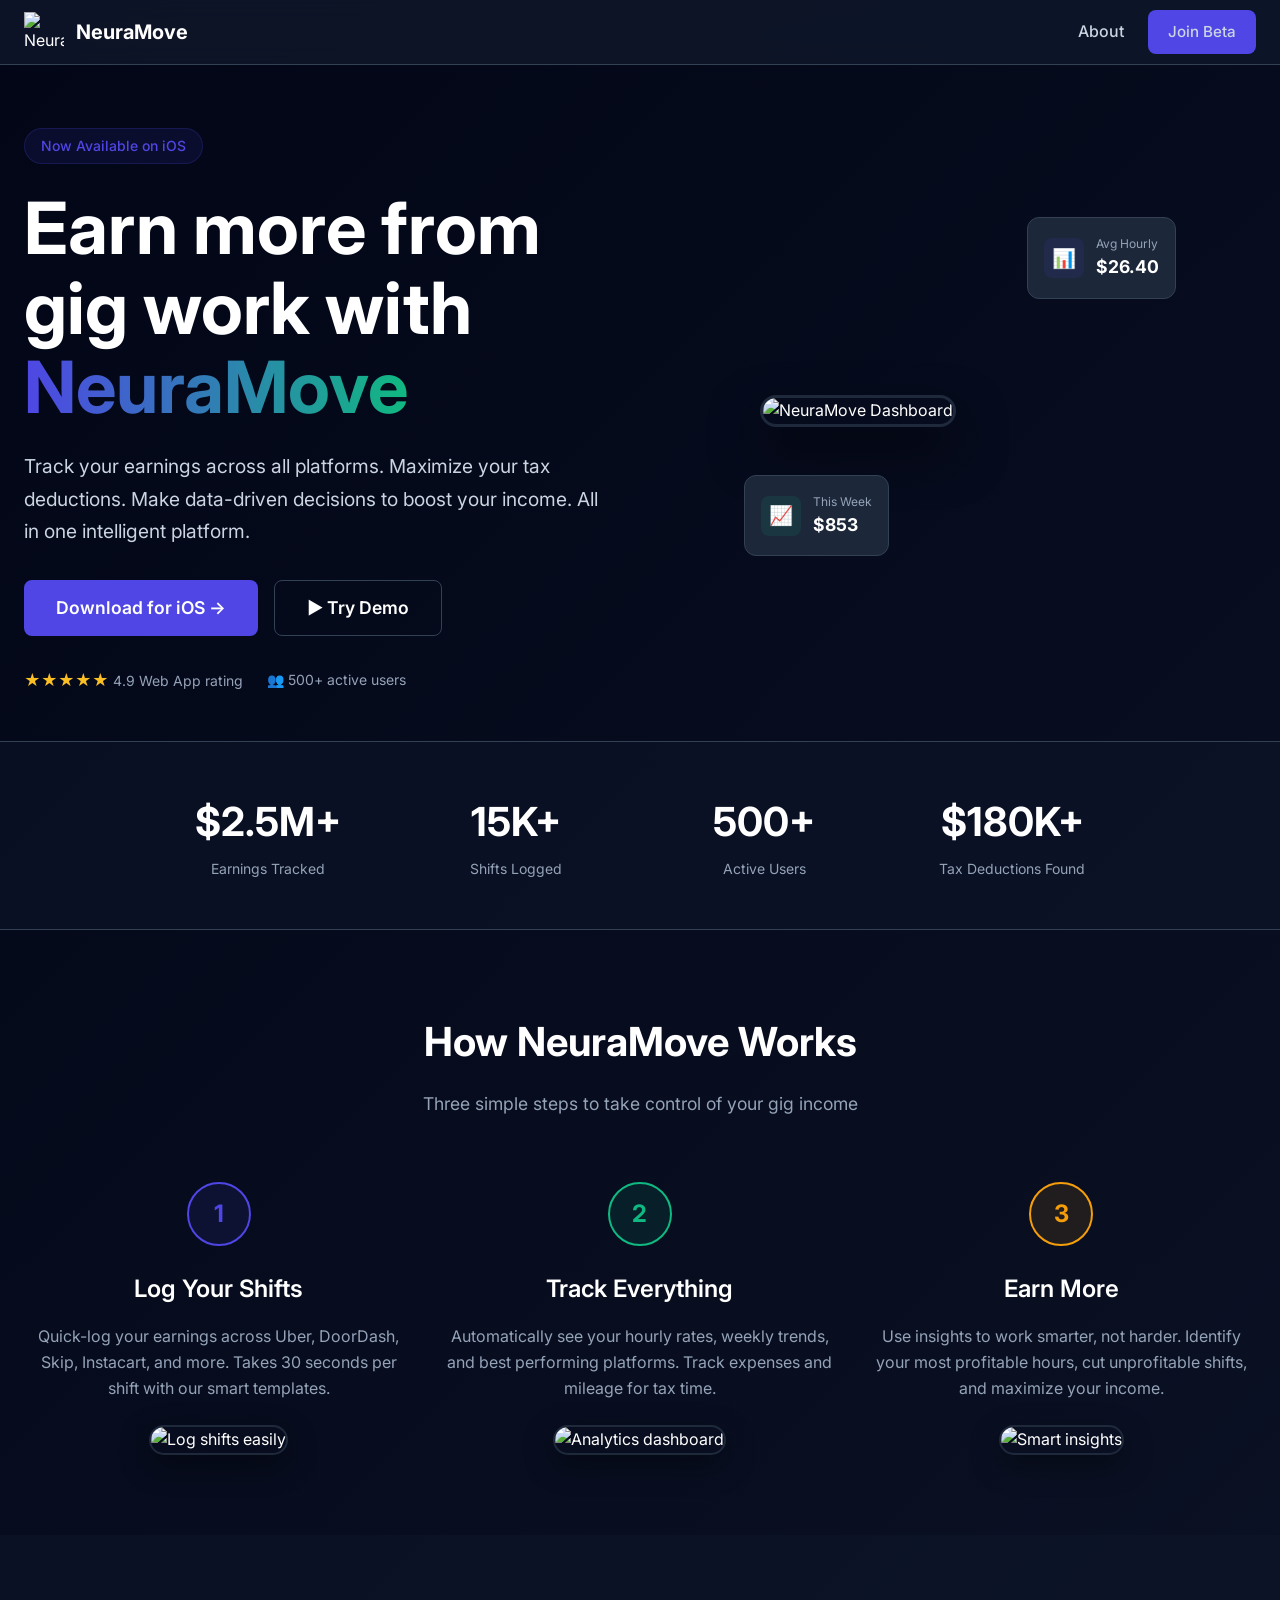
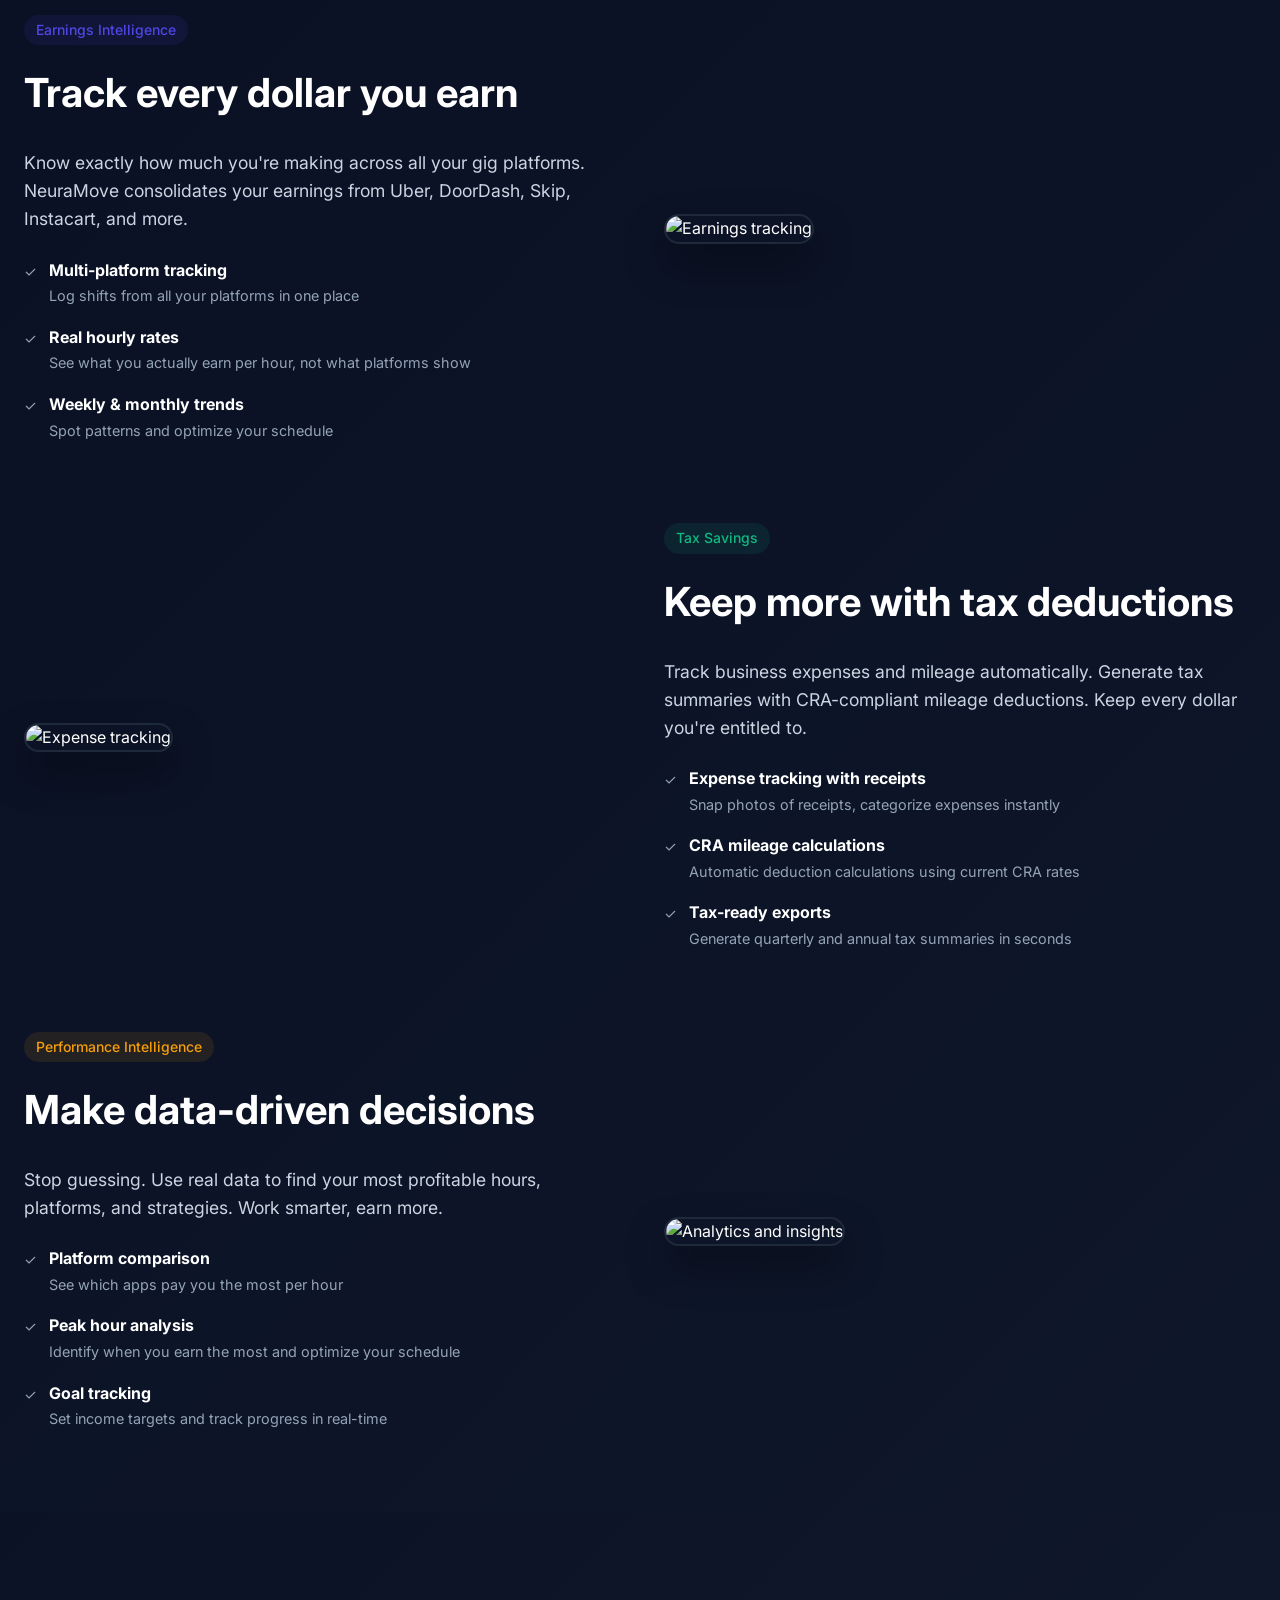
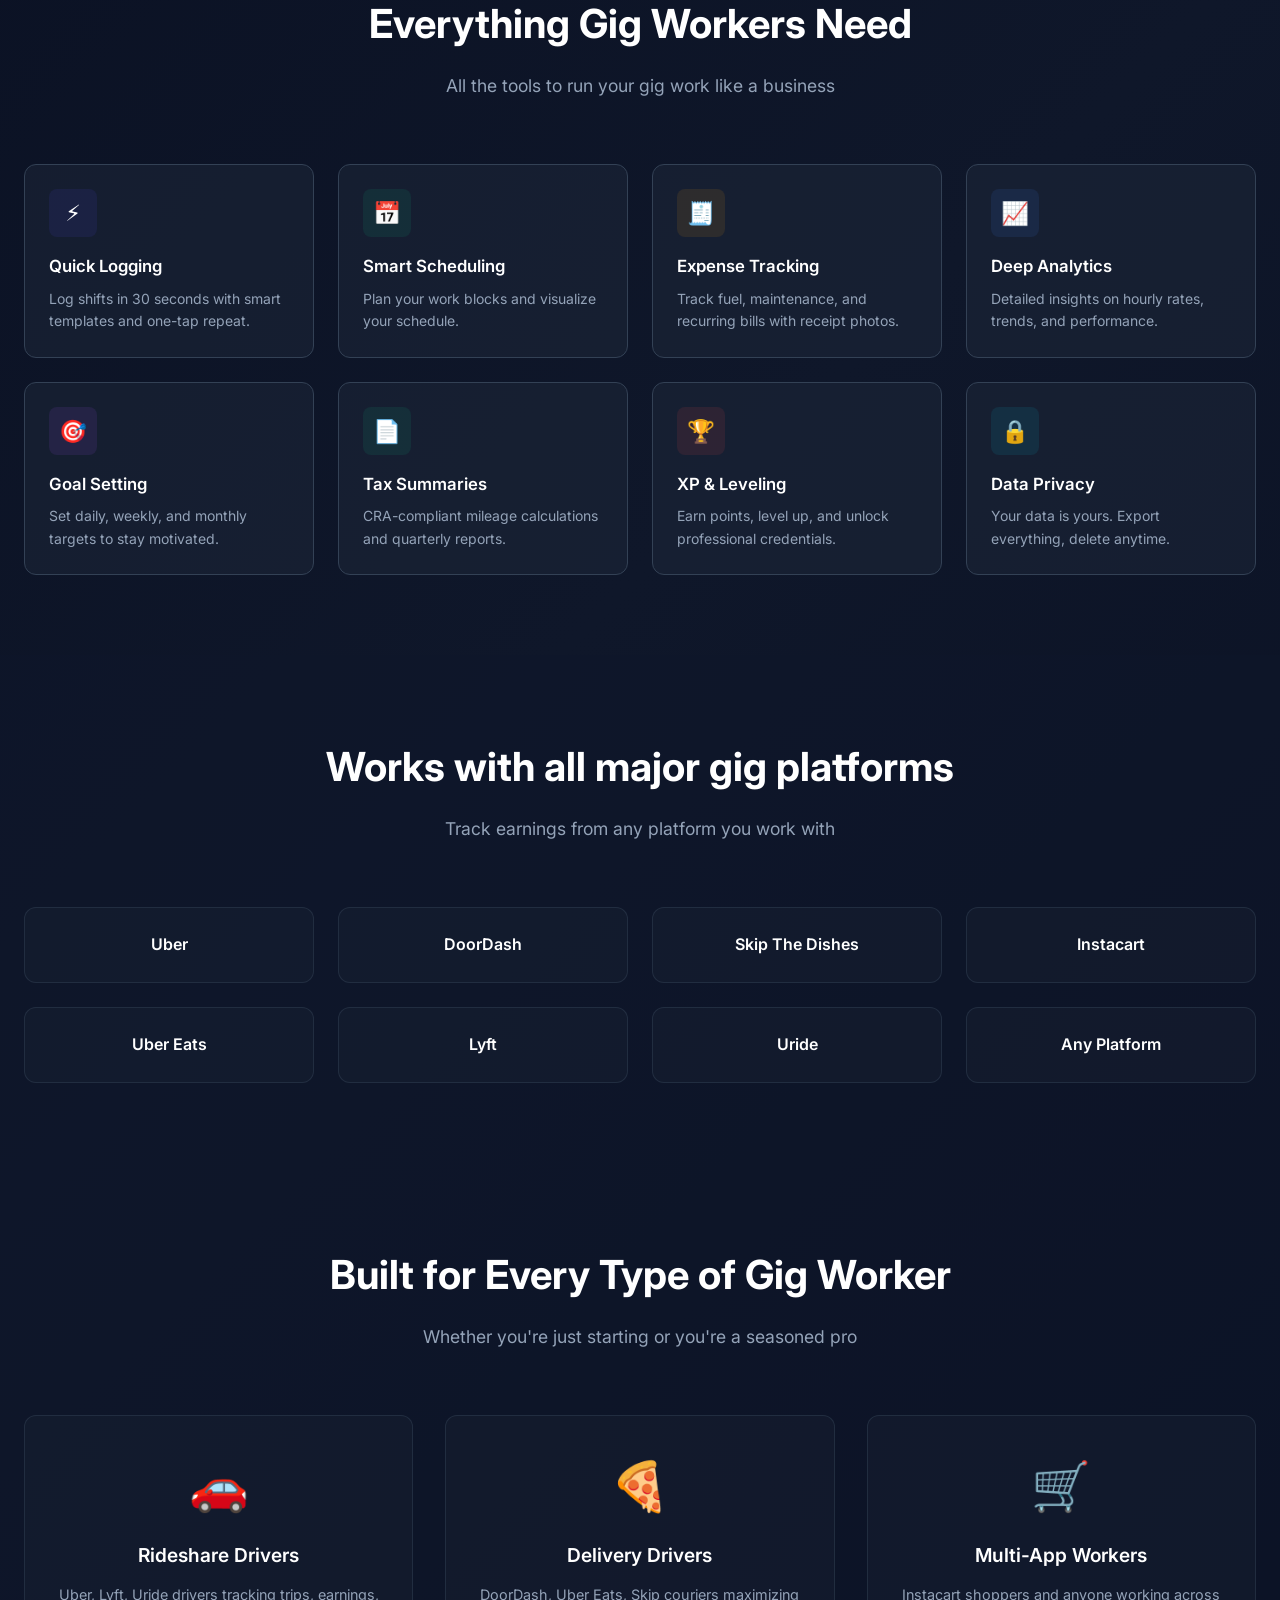
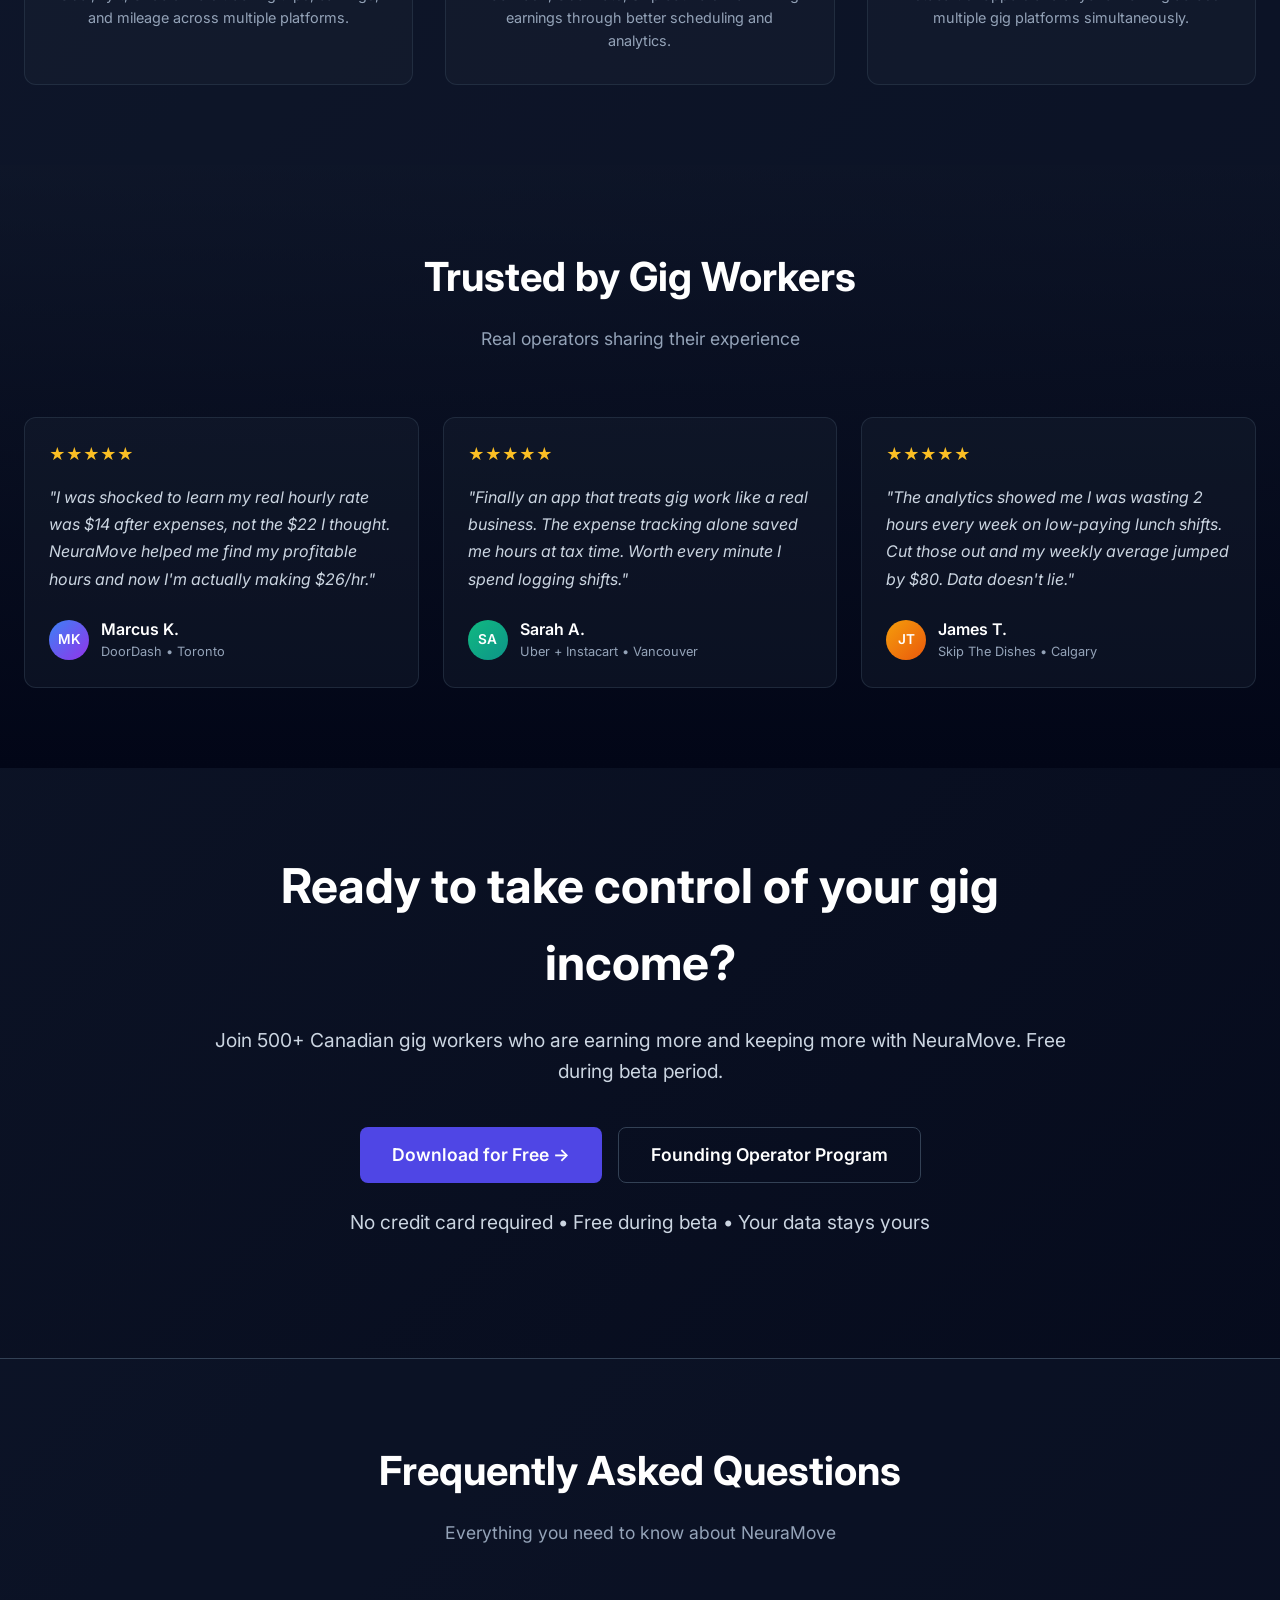
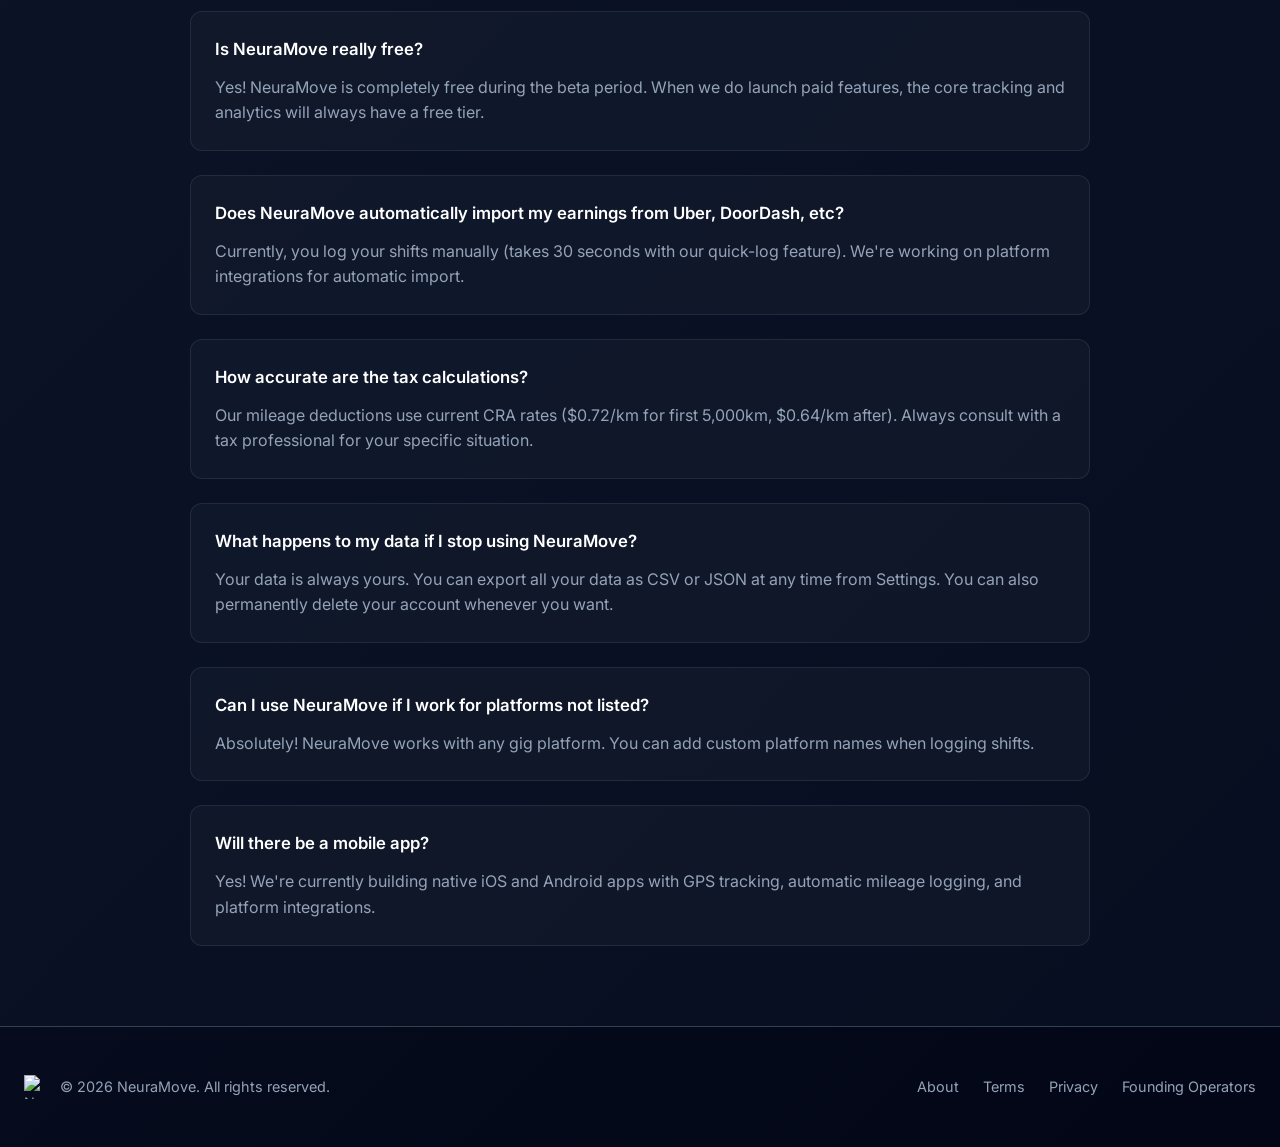
==== index.html @ e645bda4 "Initial commit: NeuraMove static site" ====
<!DOCTYPE html>
<html lang="en">
<head>
  <meta charset="UTF-8" />
  <meta name="viewport" content="width=device-width, initial-scale=1.0" />
  <title>NeuraMove — Earn More from Gig Work</title>
  <meta name="description" content="Track earnings across all platforms. Maximize tax deductions. Make data-driven decisions to boost your income." />
  <link rel="stylesheet" href="style.css" />
  <link rel="preconnect" href="https://fonts.googleapis.com" />
  <link href="https://fonts.googleapis.com/css2?family=Inter:wght@400;500;600;700&display=swap" rel="stylesheet" />
</head>
<body>
<div class="page-bg">

  <!-- NAV -->
  <nav>
    <div class="nav-inner">
      <div class="nav-logo">
        <img src="https://dtvoeevhaseb5.cloudfront.net/uploads/mocha-import/a6d9a7d1-933a-4195-aab1-0671215148cf/a3bfdccc-a1b1-415f-8709-8040201e4493.png" alt="NeuraMove" />
        <span>NeuraMove</span>
      </div>
      <div class="nav-links">
        <a href="about.html">About</a>
        <a href="ios-waitlist.html" class="btn btn-primary">Join Beta</a>
      </div>
    </div>
  </nav>

  <!-- HERO -->
  <section class="hero">
    <div class="container">
      <div class="hero-grid">
        <div>
          <span class="badge">Now Available on iOS</span>
          <h1>Earn more from gig work with <span class="gradient-text">NeuraMove</span></h1>
          <p class="hero-sub">Track your earnings across all platforms. Maximize your tax deductions. Make data-driven decisions to boost your income. All in one intelligent platform.</p>
          <div class="hero-buttons">
            <a href="ios-waitlist.html" class="btn btn-primary btn-lg">Download for iOS →</a>
            <a href="#how-it-works" class="btn btn-outline btn-lg">▶ Try Demo</a>
          </div>
          <div class="hero-rating">
            <div>
              <span class="stars">★★★★★</span>
              <span class="rating-text"> 4.9 Web App rating</span>
            </div>
            <div class="rating-text">👥 500+ active users</div>
          </div>
        </div>
        <div>
          <div class="mockup-wrap">
            <div class="float-card left">
              <div class="float-icon" style="background:rgba(16,185,129,0.1);">📈</div>
              <div>
                <div class="float-label">This Week</div>
                <div class="float-value">$853</div>
              </div>
            </div>
            <img src="https://dtvoeevhaseb5.cloudfront.net/uploads/mocha-import/a6d9a7d1-933a-4195-aab1-0671215148cf/1dff96ac-6133-4d38-8168-a47a81149416.png" alt="NeuraMove Dashboard" />
            <div class="float-card right">
              <div class="float-icon" style="background:rgba(79,70,229,0.1);">📊</div>
              <div>
                <div class="float-label">Avg Hourly</div>
                <div class="float-value">$26.40</div>
              </div>
            </div>
          </div>
        </div>
      </div>
    </div>
  </section>

  <!-- METRICS -->
  <div class="metrics">
    <div class="metrics-grid">
      <div><div class="metric-num">$2.5M+</div><div class="metric-label">Earnings Tracked</div></div>
      <div><div class="metric-num">15K+</div><div class="metric-label">Shifts Logged</div></div>
      <div><div class="metric-num">500+</div><div class="metric-label">Active Users</div></div>
      <div><div class="metric-num">$180K+</div><div class="metric-label">Tax Deductions Found</div></div>
    </div>
  </div>

  <!-- HOW IT WORKS -->
  <section id="how-it-works">
    <div class="container">
      <div class="section-header">
        <h2>How NeuraMove Works</h2>
        <p>Three simple steps to take control of your gig income</p>
      </div>
      <div class="steps-grid">
        <div class="step">
          <div class="step-num primary">1</div>
          <h3>Log Your Shifts</h3>
          <p>Quick-log your earnings across Uber, DoorDash, Skip, Instacart, and more. Takes 30 seconds per shift with our smart templates.</p>
          <img src="https://dtvoeevhaseb5.cloudfront.net/uploads/mocha-import/a6d9a7d1-933a-4195-aab1-0671215148cf/1dff96ac-6133-4d38-8168-a47a81149416.png" alt="Log shifts easily" />
        </div>
        <div class="step">
          <div class="step-num secondary">2</div>
          <h3>Track Everything</h3>
          <p>Automatically see your hourly rates, weekly trends, and best performing platforms. Track expenses and mileage for tax time.</p>
          <img src="https://dtvoeevhaseb5.cloudfront.net/uploads/mocha-import/a6d9a7d1-933a-4195-aab1-0671215148cf/de78f996-fa57-47f0-bf21-be199b3d8029.png" alt="Analytics dashboard" />
        </div>
        <div class="step">
          <div class="step-num amber">3</div>
          <h3>Earn More</h3>
          <p>Use insights to work smarter, not harder. Identify your most profitable hours, cut unprofitable shifts, and maximize your income.</p>
          <img src="https://dtvoeevhaseb5.cloudfront.net/uploads/mocha-import/a6d9a7d1-933a-4195-aab1-0671215148cf/1becc2d7-c042-4846-8815-0273a1d629ac.png" alt="Smart insights" />
        </div>
      </div>
    </div>
  </section>

  <!-- FEATURE SHOWCASE -->
  <section class="bg-dark">
    <div class="container">
      <!-- Feature 1 -->
      <div class="feature-row">
        <div>
          <span class="feature-tag indigo">Earnings Intelligence</span>
          <h2>Track every dollar you earn</h2>
          <p>Know exactly how much you're making across all your gig platforms. NeuraMove consolidates your earnings from Uber, DoorDash, Skip, Instacart, and more.</p>
          <ul class="feature-list">
            <li><span class="check">✓</span><div><strong>Multi-platform tracking</strong><span>Log shifts from all your platforms in one place</span></div></li>
            <li><span class="check">✓</span><div><strong>Real hourly rates</strong><span>See what you actually earn per hour, not what platforms show</span></div></li>
            <li><span class="check">✓</span><div><strong>Weekly & monthly trends</strong><span>Spot patterns and optimize your schedule</span></div></li>
          </ul>
        </div>
        <div class="feature-img">
          <img src="https://dtvoeevhaseb5.cloudfront.net/uploads/mocha-import/a6d9a7d1-933a-4195-aab1-0671215148cf/1dff96ac-6133-4d38-8168-a47a81149416.png" alt="Earnings tracking" />
        </div>
      </div>

      <!-- Feature 2 -->
      <div class="feature-row" style="margin-bottom:5rem;">
        <div class="feature-img">
          <img src="https://dtvoeevhaseb5.cloudfront.net/uploads/mocha-import/a6d9a7d1-933a-4195-aab1-0671215148cf/87b9b0d9-01c3-4d8a-b7f9-b2bbd5bbfc5d.png" alt="Expense tracking" />
        </div>
        <div>
          <span class="feature-tag green">Tax Savings</span>
          <h2>Keep more with tax deductions</h2>
          <p>Track business expenses and mileage automatically. Generate tax summaries with CRA-compliant mileage deductions. Keep every dollar you're entitled to.</p>
          <ul class="feature-list">
            <li><span class="check">✓</span><div><strong>Expense tracking with receipts</strong><span>Snap photos of receipts, categorize expenses instantly</span></div></li>
            <li><span class="check">✓</span><div><strong>CRA mileage calculations</strong><span>Automatic deduction calculations using current CRA rates</span></div></li>
            <li><span class="check">✓</span><div><strong>Tax-ready exports</strong><span>Generate quarterly and annual tax summaries in seconds</span></div></li>
          </ul>
        </div>
      </div>

      <!-- Feature 3 -->
      <div class="feature-row" style="margin-bottom:0;">
        <div>
          <span class="feature-tag amber">Performance Intelligence</span>
          <h2>Make data-driven decisions</h2>
          <p>Stop guessing. Use real data to find your most profitable hours, platforms, and strategies. Work smarter, earn more.</p>
          <ul class="feature-list">
            <li><span class="check">✓</span><div><strong>Platform comparison</strong><span>See which apps pay you the most per hour</span></div></li>
            <li><span class="check">✓</span><div><strong>Peak hour analysis</strong><span>Identify when you earn the most and optimize your schedule</span></div></li>
            <li><span class="check">✓</span><div><strong>Goal tracking</strong><span>Set income targets and track progress in real-time</span></div></li>
          </ul>
        </div>
        <div class="feature-img">
          <img src="https://dtvoeevhaseb5.cloudfront.net/uploads/mocha-import/a6d9a7d1-933a-4195-aab1-0671215148cf/de78f996-fa57-47f0-bf21-be199b3d8029.png" alt="Analytics and insights" />
        </div>
      </div>
    </div>
  </section>

  <!-- FEATURES GRID -->
  <section id="features">
    <div class="container">
      <div class="section-header">
        <h2>Everything Gig Workers Need</h2>
        <p>All the tools to run your gig work like a business</p>
      </div>
      <div class="cards-grid">
        <div class="card"><div class="card-icon" style="background:rgba(79,70,229,0.1);">⚡</div><h3>Quick Logging</h3><p>Log shifts in 30 seconds with smart templates and one-tap repeat.</p></div>
        <div class="card"><div class="card-icon" style="background:rgba(16,185,129,0.1);">📅</div><h3>Smart Scheduling</h3><p>Plan your work blocks and visualize your schedule.</p></div>
        <div class="card"><div class="card-icon" style="background:rgba(245,158,11,0.1);">🧾</div><h3>Expense Tracking</h3><p>Track fuel, maintenance, and recurring bills with receipt photos.</p></div>
        <div class="card"><div class="card-icon" style="background:rgba(59,130,246,0.1);">📈</div><h3>Deep Analytics</h3><p>Detailed insights on hourly rates, trends, and performance.</p></div>
        <div class="card"><div class="card-icon" style="background:rgba(168,85,247,0.1);">🎯</div><h3>Goal Setting</h3><p>Set daily, weekly, and monthly targets to stay motivated.</p></div>
        <div class="card"><div class="card-icon" style="background:rgba(16,185,129,0.1);">📄</div><h3>Tax Summaries</h3><p>CRA-compliant mileage calculations and quarterly reports.</p></div>
        <div class="card"><div class="card-icon" style="background:rgba(239,68,68,0.1);">🏆</div><h3>XP & Leveling</h3><p>Earn points, level up, and unlock professional credentials.</p></div>
        <div class="card"><div class="card-icon" style="background:rgba(6,182,212,0.1);">🔒</div><h3>Data Privacy</h3><p>Your data is yours. Export everything, delete anytime.</p></div>
      </div>
    </div>
  </section>

  <!-- PLATFORMS -->
  <section class="bg-dark">
    <div class="container text-center">
      <div class="section-header">
        <h2>Works with all major gig platforms</h2>
        <p>Track earnings from any platform you work with</p>
      </div>
      <div class="platforms-grid">
        <div class="platform-box">Uber</div>
        <div class="platform-box">DoorDash</div>
        <div class="platform-box">Skip The Dishes</div>
        <div class="platform-box">Instacart</div>
        <div class="platform-box">Uber Eats</div>
        <div class="platform-box">Lyft</div>
        <div class="platform-box">Uride</div>
        <div class="platform-box">Any Platform</div>
      </div>
    </div>
  </section>

  <!-- WHO IT'S FOR -->
  <section class="bg-dark">
    <div class="container">
      <div class="section-header">
        <h2>Built for Every Type of Gig Worker</h2>
        <p>Whether you're just starting or you're a seasoned pro</p>
      </div>
      <div class="persona-grid">
        <div class="persona-card"><div class="persona-emoji">🚗</div><h3>Rideshare Drivers</h3><p>Uber, Lyft, Uride drivers tracking trips, earnings, and mileage across multiple platforms.</p></div>
        <div class="persona-card"><div class="persona-emoji">🍕</div><h3>Delivery Drivers</h3><p>DoorDash, Uber Eats, Skip couriers maximizing earnings through better scheduling and analytics.</p></div>
        <div class="persona-card"><div class="persona-emoji">🛒</div><h3>Multi-App Workers</h3><p>Instacart shoppers and anyone working across multiple gig platforms simultaneously.</p></div>
      </div>
    </div>
  </section>

  <!-- TESTIMONIALS -->
  <section class="bg-darker">
    <div class="container">
      <div class="section-header">
        <h2>Trusted by Gig Workers</h2>
        <p>Real operators sharing their experience</p>
      </div>
      <div class="testi-grid">
        <div class="testi-card">
          <div class="testi-stars">★★★★★</div>
          <p class="testi-text">"I was shocked to learn my real hourly rate was $14 after expenses, not the $22 I thought. NeuraMove helped me find my profitable hours and now I'm actually making $26/hr."</p>
          <div class="testi-author">
            <div class="testi-avatar" style="background:linear-gradient(135deg,#3b82f6,#9333ea);">MK</div>
            <div><div class="testi-name">Marcus K.</div><div class="testi-role">DoorDash • Toronto</div></div>
          </div>
        </div>
        <div class="testi-card">
          <div class="testi-stars">★★★★★</div>
          <p class="testi-text">"Finally an app that treats gig work like a real business. The expense tracking alone saved me hours at tax time. Worth every minute I spend logging shifts."</p>
          <div class="testi-author">
            <div class="testi-avatar" style="background:linear-gradient(135deg,#10b981,#0d9488);">SA</div>
            <div><div class="testi-name">Sarah A.</div><div class="testi-role">Uber + Instacart • Vancouver</div></div>
          </div>
        </div>
        <div class="testi-card">
          <div class="testi-stars">★★★★★</div>
          <p class="testi-text">"The analytics showed me I was wasting 2 hours every week on low-paying lunch shifts. Cut those out and my weekly average jumped by $80. Data doesn't lie."</p>
          <div class="testi-author">
            <div class="testi-avatar" style="background:linear-gradient(135deg,#f59e0b,#ea580c);">JT</div>
            <div><div class="testi-name">James T.</div><div class="testi-role">Skip The Dishes • Calgary</div></div>
          </div>
        </div>
      </div>
    </div>
  </section>

  <!-- CTA -->
  <section class="cta-section">
    <div class="container-md">
      <h2>Ready to take control of your gig income?</h2>
      <p>Join 500+ Canadian gig workers who are earning more and keeping more with NeuraMove. Free during beta period.</p>
      <div class="cta-buttons">
        <a href="ios-waitlist.html" class="btn btn-primary btn-lg">Download for Free →</a>
        <a href="founding-operator-program.html" class="btn btn-outline btn-lg">Founding Operator Program</a>
      </div>
      <p class="cta-note">No credit card required • Free during beta • Your data stays yours</p>
    </div>
  </section>

  <!-- FAQ -->
  <section class="bg-dark" style="border-top:1px solid var(--slate-700);">
    <div class="container-md">
      <div class="section-header">
        <h2>Frequently Asked Questions</h2>
        <p>Everything you need to know about NeuraMove</p>
      </div>
      <div class="faq-list">
        <div class="faq-item"><h3>Is NeuraMove really free?</h3><p>Yes! NeuraMove is completely free during the beta period. When we do launch paid features, the core tracking and analytics will always have a free tier.</p></div>
        <div class="faq-item"><h3>Does NeuraMove automatically import my earnings from Uber, DoorDash, etc?</h3><p>Currently, you log your shifts manually (takes 30 seconds with our quick-log feature). We're working on platform integrations for automatic import.</p></div>
        <div class="faq-item"><h3>How accurate are the tax calculations?</h3><p>Our mileage deductions use current CRA rates ($0.72/km for first 5,000km, $0.64/km after). Always consult with a tax professional for your specific situation.</p></div>
        <div class="faq-item"><h3>What happens to my data if I stop using NeuraMove?</h3><p>Your data is always yours. You can export all your data as CSV or JSON at any time from Settings. You can also permanently delete your account whenever you want.</p></div>
        <div class="faq-item"><h3>Can I use NeuraMove if I work for platforms not listed?</h3><p>Absolutely! NeuraMove works with any gig platform. You can add custom platform names when logging shifts.</p></div>
        <div class="faq-item"><h3>Will there be a mobile app?</h3><p>Yes! We're currently building native iOS and Android apps with GPS tracking, automatic mileage logging, and platform integrations.</p></div>
      </div>
    </div>
  </section>

  <!-- FOOTER -->
  <footer>
    <div class="footer-inner">
      <div class="footer-brand">
        <img src="https://dtvoeevhaseb5.cloudfront.net/uploads/mocha-import/a6d9a7d1-933a-4195-aab1-0671215148cf/d8ce52d8-125b-46df-b51d-fe45464a6417.png" alt="NeuraMove" />
        © 2026 NeuraMove. All rights reserved.
      </div>
      <div class="footer-links">
        <a href="about.html">About</a>
        <a href="terms.html">Terms</a>
        <a href="privacy.html">Privacy</a>
        <a href="founding-operator-program.html">Founding Operators</a>
      </div>
    </div>
  </footer>

</div>
</body>
</html>
---- style.css ----
*, *::before, *::after { box-sizing: border-box; margin: 0; padding: 0; }

:root {
  --primary: #4f46e5;
  --primary-light: rgba(79,70,229,0.1);
  --secondary: #10b981;
  --secondary-light: rgba(16,185,129,0.1);
  --amber: #f59e0b;
  --slate-950: #020617;
  --slate-900: #0f172a;
  --slate-800: #1e293b;
  --slate-700: #334155;
  --slate-600: #475569;
  --slate-400: #94a3b8;
  --slate-300: #cbd5e1;
  --white: #ffffff;
  --font: 'Inter', system-ui, sans-serif;
}

body { font-family: var(--font); background: var(--slate-950); color: var(--white); line-height: 1.6; }

a { text-decoration: none; color: inherit; }

/* NAV */
nav {
  position: fixed; top: 0; left: 0; right: 0; z-index: 50;
  background: rgba(15,23,42,0.85); backdrop-filter: blur(12px);
  border-bottom: 1px solid var(--slate-700);
}
.nav-inner { max-width: 1280px; margin: 0 auto; padding: 0 1.5rem; display: flex; align-items: center; justify-content: space-between; height: 64px; }
.nav-logo { display: flex; align-items: center; gap: 0.75rem; }
.nav-logo img { height: 40px; width: 40px; }
.nav-logo span { font-size: 1.25rem; font-weight: 700; }
.nav-links { display: flex; align-items: center; gap: 1.5rem; }
.nav-links a { color: var(--slate-300); font-weight: 500; transition: color .2s; }
.nav-links a:hover { color: var(--white); }

/* BUTTONS */
.btn { display: inline-flex; align-items: center; gap: 0.5rem; padding: 0.625rem 1.25rem; border-radius: 0.5rem; font-weight: 600; font-size: 0.95rem; cursor: pointer; border: none; transition: all .2s; text-decoration: none; }
.btn-primary { background: var(--primary); color: #fff; }
.btn-primary:hover { background: #4338ca; }
.btn-outline { background: transparent; color: var(--white); border: 1px solid var(--slate-700); }
.btn-outline:hover { background: var(--slate-800); }
.btn-lg { padding: 0.875rem 2rem; font-size: 1.1rem; height: 56px; }

/* SECTIONS */
section { padding: 5rem 1.5rem; }
.container { max-width: 1280px; margin: 0 auto; }
.container-md { max-width: 900px; margin: 0 auto; }
.container-sm { max-width: 640px; margin: 0 auto; }

/* HERO */
.hero { padding-top: 8rem; padding-bottom: 3rem; padding-left: 1.5rem; padding-right: 1.5rem; }
.hero-grid { display: grid; gap: 3rem; align-items: center; }
@media(min-width:1024px){ .hero-grid { grid-template-columns: 1fr 1fr; } }
.badge { display: inline-block; padding: 0.375rem 1rem; border-radius: 9999px; background: var(--primary-light); color: var(--primary); font-size: 0.875rem; font-weight: 500; border: 1px solid rgba(79,70,229,0.2); margin-bottom: 1.5rem; }
h1 { font-size: clamp(2.5rem, 6vw, 4.5rem); font-weight: 700; line-height: 1.1; margin-bottom: 1.5rem; }
.gradient-text { background: linear-gradient(to right, var(--primary), var(--secondary)); -webkit-background-clip: text; -webkit-text-fill-color: transparent; background-clip: text; }
.hero-sub { font-size: 1.2rem; color: var(--slate-300); margin-bottom: 2rem; line-height: 1.7; }
.hero-buttons { display: flex; flex-wrap: wrap; gap: 1rem; margin-bottom: 2rem; }
.hero-rating { display: flex; flex-wrap: wrap; gap: 1.5rem; align-items: center; }
.stars { color: #fbbf24; font-size: 1rem; }
.rating-text { font-size: 0.875rem; color: var(--slate-400); }

/* PHONE MOCKUP */
.mockup-wrap { position: relative; max-width: 400px; margin: 0 auto; }
.mockup-wrap img { border-radius: 1.5rem; box-shadow: 0 25px 50px rgba(0,0,0,0.5); border: 3px solid var(--slate-800); width: 100%; }
.float-card { position: absolute; background: rgba(30,41,59,0.95); border: 1px solid var(--slate-700); border-radius: 0.75rem; padding: 1rem; display: none; }
@media(min-width:1024px){ .float-card { display: flex; align-items: center; gap: 0.75rem; } }
.float-card.left { left: -1rem; top: 5rem; }
.float-card.right { right: -1rem; bottom: 8rem; }
.float-icon { width: 40px; height: 40px; border-radius: 0.5rem; display: flex; align-items: center; justify-content: center; font-size: 1.2rem; }
.float-label { font-size: 0.75rem; color: var(--slate-400); }
.float-value { font-size: 1.1rem; font-weight: 700; }

/* METRICS BAR */
.metrics { background: rgba(15,23,42,0.5); border-top: 1px solid var(--slate-700); border-bottom: 1px solid var(--slate-700); padding: 3rem 1.5rem; }
.metrics-grid { display: grid; grid-template-columns: repeat(2, 1fr); gap: 2rem; text-align: center; max-width: 960px; margin: 0 auto; }
@media(min-width:768px){ .metrics-grid { grid-template-columns: repeat(4, 1fr); } }
.metric-num { font-size: 2.5rem; font-weight: 700; margin-bottom: 0.25rem; }
.metric-label { font-size: 0.875rem; color: var(--slate-400); }

/* HOW IT WORKS */
.steps-grid { display: grid; gap: 2rem; }
@media(min-width:768px){ .steps-grid { grid-template-columns: repeat(3,1fr); } }
.step { text-align: center; }
.step-num { width: 64px; height: 64px; border-radius: 9999px; display: inline-flex; align-items: center; justify-content: center; font-size: 1.5rem; font-weight: 700; border: 2px solid; margin-bottom: 1.5rem; }
.step-num.primary { border-color: var(--primary); color: var(--primary); background: var(--primary-light); }
.step-num.secondary { border-color: var(--secondary); color: var(--secondary); background: var(--secondary-light); }
.step-num.amber { border-color: var(--amber); color: var(--amber); background: rgba(245,158,11,0.1); }
.step h3 { font-size: 1.5rem; font-weight: 600; margin-bottom: 1rem; }
.step p { color: var(--slate-400); margin-bottom: 1.5rem; }
.step img { border-radius: 1rem; box-shadow: 0 10px 30px rgba(0,0,0,0.4); border: 2px solid var(--slate-800); width: 100%; max-width: 280px; }

/* FEATURE SHOWCASE */
.feature-row { display: grid; gap: 3rem; align-items: center; margin-bottom: 5rem; }
@media(min-width:1024px){ .feature-row { grid-template-columns: 1fr 1fr; } }
.feature-row.reverse .feature-img { order: -1; }
@media(min-width:1024px){ .feature-row.reverse .feature-img { order: -1; } }
.feature-tag { display: inline-block; padding: 0.25rem 0.75rem; border-radius: 9999px; font-size: 0.875rem; font-weight: 500; margin-bottom: 1rem; }
.feature-tag.indigo { background: var(--primary-light); color: var(--primary); }
.feature-tag.green { background: var(--secondary-light); color: var(--secondary); }
.feature-tag.amber { background: rgba(245,158,11,0.1); color: var(--amber); }
.feature-row h2 { font-size: 2.5rem; font-weight: 700; margin-bottom: 1.5rem; }
.feature-row p { font-size: 1.1rem; color: var(--slate-300); margin-bottom: 1.5rem; }
.feature-list { list-style: none; display: flex; flex-direction: column; gap: 1rem; }
.feature-list li { display: flex; gap: 0.75rem; align-items: flex-start; }
.check { color: var(--secondary); font-size: 1.2rem; flex-shrink: 0; margin-top: 2px; }
.feature-list strong { color: var(--white); display: block; }
.feature-list span { color: var(--slate-400); font-size: 0.9rem; }
.feature-img img { border-radius: 1rem; box-shadow: 0 20px 40px rgba(0,0,0,0.4); border: 2px solid var(--slate-800); width: 100%; }

/* FEATURES GRID */
.cards-grid { display: grid; gap: 1.5rem; }
@media(min-width:768px){ .cards-grid { grid-template-columns: repeat(2,1fr); } }
@media(min-width:1024px){ .cards-grid { grid-template-columns: repeat(4,1fr); } }
.card { background: rgba(30,41,59,0.5); border: 1px solid var(--slate-700); border-radius: 0.75rem; padding: 1.5rem; transition: background .2s; }
.card:hover { background: rgba(30,41,59,0.75); }
.card-icon { width: 48px; height: 48px; border-radius: 0.5rem; display: flex; align-items: center; justify-content: center; font-size: 1.4rem; margin-bottom: 1rem; }
.card h3 { font-size: 1.05rem; font-weight: 600; margin-bottom: 0.5rem; }
.card p { color: var(--slate-400); font-size: 0.875rem; }

/* PLATFORMS */
.platforms-grid { display: grid; grid-template-columns: repeat(2,1fr); gap: 1.5rem; }
@media(min-width:768px){ .platforms-grid { grid-template-columns: repeat(4,1fr); } }
.platform-box { padding: 1.5rem; border-radius: 0.75rem; background: rgba(30,41,59,0.3); border: 1px solid rgba(51,65,85,0.5); text-align: center; font-weight: 600; }

/* WHO IT'S FOR */
.persona-grid { display: grid; gap: 2rem; }
@media(min-width:768px){ .persona-grid { grid-template-columns: repeat(3,1fr); } }
.persona-card { background: rgba(30,41,59,0.3); border: 1px solid rgba(51,65,85,0.5); border-radius: 0.75rem; padding: 2rem; text-align: center; }
.persona-emoji { font-size: 3rem; margin-bottom: 1rem; }
.persona-card h3 { font-size: 1.2rem; font-weight: 600; margin-bottom: 0.75rem; }
.persona-card p { color: var(--slate-400); font-size: 0.9rem; }

/* TESTIMONIALS */
.testi-grid { display: grid; gap: 1.5rem; }
@media(min-width:768px){ .testi-grid { grid-template-columns: repeat(3,1fr); } }
.testi-card { background: rgba(30,41,59,0.3); border: 1px solid rgba(51,65,85,0.5); border-radius: 0.75rem; padding: 1.5rem; position: relative; }
.testi-stars { color: #fbbf24; margin-bottom: 1rem; }
.testi-text { color: var(--slate-300); margin-bottom: 1.5rem; line-height: 1.7; font-style: italic; }
.testi-author { display: flex; align-items: center; gap: 0.75rem; }
.testi-avatar { width: 40px; height: 40px; border-radius: 9999px; display: flex; align-items: center; justify-content: center; font-weight: 600; font-size: 0.85rem; }
.testi-name { font-weight: 600; }
.testi-role { font-size: 0.8rem; color: var(--slate-400); }

/* CTA SECTION */
.cta-section { text-align: center; }
.cta-section h2 { font-size: clamp(2rem, 4vw, 3rem); font-weight: 700; margin-bottom: 1.5rem; }
.cta-section p { font-size: 1.2rem; color: var(--slate-300); margin-bottom: 2.5rem; }
.cta-buttons { display: flex; flex-wrap: wrap; gap: 1rem; justify-content: center; margin-bottom: 1.5rem; }
.cta-note { font-size: 0.875rem; color: var(--slate-500); }

/* FAQ */
.faq-list { display: flex; flex-direction: column; gap: 1.5rem; }
.faq-item { background: rgba(30,41,59,0.3); border: 1px solid rgba(51,65,85,0.5); border-radius: 0.75rem; padding: 1.5rem; }
.faq-item h3 { font-size: 1.05rem; font-weight: 600; margin-bottom: 0.75rem; }
.faq-item p { color: var(--slate-400); }

/* FOOTER */
footer { border-top: 1px solid var(--slate-700); padding: 3rem 1.5rem; }
.footer-inner { max-width: 1280px; margin: 0 auto; display: flex; flex-direction: column; gap: 1rem; align-items: center; }
@media(min-width:768px){ .footer-inner { flex-direction: row; justify-content: space-between; } }
.footer-brand { display: flex; align-items: center; gap: 0.75rem; color: var(--slate-400); font-size: 0.9rem; }
.footer-brand img { height: 24px; width: 24px; }
.footer-links { display: flex; gap: 1.5rem; }
.footer-links a { color: var(--slate-400); font-size: 0.9rem; transition: color .2s; }
.footer-links a:hover { color: var(--white); }

/* SECTION HEADERS */
.section-header { text-align: center; margin-bottom: 4rem; }
.section-header h2 { font-size: clamp(1.8rem, 4vw, 2.5rem); font-weight: 700; margin-bottom: 1rem; }
.section-header p { font-size: 1.1rem; color: var(--slate-400); }

/* ABOUT PAGE */
.about-hero { background: linear-gradient(135deg, rgba(79,70,229,0.1), transparent, rgba(16,185,129,0.05)); border-bottom: 1px solid var(--slate-700); padding: 6rem 1.5rem 4rem; text-align: center; }
.about-hero h1 { font-size: clamp(2rem, 5vw, 3rem); font-weight: 700; margin-bottom: 1rem; }
.about-hero p { font-size: 1.1rem; color: var(--slate-400); max-width: 600px; margin: 0 auto; }
.about-section { margin-bottom: 4rem; }
.about-section-header { display: flex; align-items: center; gap: 1rem; margin-bottom: 1.5rem; }
.about-icon { width: 48px; height: 48px; border-radius: 0.75rem; display: flex; align-items: center; justify-content: center; font-size: 1.4rem; flex-shrink: 0; }
.about-icon.indigo { background: var(--primary-light); }
.about-icon.green { background: var(--secondary-light); }
.about-section h2 { font-size: 2rem; font-weight: 700; }
.content-card { background: rgba(30,41,59,0.3); border: 1px solid rgba(79,70,229,0.2); border-radius: 0.75rem; padding: 1.5rem; }
.content-card.green { border-color: rgba(16,185,129,0.2); background: linear-gradient(135deg, rgba(16,185,129,0.05), transparent); }
.content-card p { color: var(--slate-400); font-size: 1.05rem; line-height: 1.8; margin-bottom: 1rem; }
.content-card p:last-child { margin-bottom: 0; }
.content-card ul { list-style: none; display: flex; flex-direction: column; gap: 0.75rem; margin-top: 1rem; }
.content-card li { display: flex; align-items: flex-start; gap: 0.75rem; color: var(--slate-400); }
.content-card li .dot { width: 8px; height: 8px; border-radius: 9999px; background: var(--primary); flex-shrink: 0; margin-top: 0.5rem; }
.founder-divider { border-top: 1px solid var(--slate-700); margin-top: 1.5rem; padding-top: 1rem; }
.founder-title { font-weight: 600; color: var(--white); }
.founder-sub { font-size: 0.875rem; color: var(--slate-400); }

/* WAITLIST / FOP PAGES */
.page-hero { padding-top: 8rem; padding-bottom: 3rem; padding-left: 1.5rem; padding-right: 1.5rem; text-align: center; }
.features-3 { display: grid; gap: 1.5rem; margin-bottom: 3rem; }
@media(min-width:768px){ .features-3 { grid-template-columns: repeat(3,1fr); } }
.mini-card { background: rgba(30,41,59,0.5); border-radius: 0.75rem; padding: 1.5rem; text-align: center; }
.mini-card.indigo { border: 1px solid rgba(79,70,229,0.2); }
.mini-card.green { border: 1px solid rgba(16,185,129,0.2); }
.mini-card.amber { border: 1px solid rgba(245,158,11,0.2); }
.mini-icon { width: 48px; height: 48px; border-radius: 9999px; display: inline-flex; align-items: center; justify-content: center; font-size: 1.4rem; margin-bottom: 1rem; }
.mini-card h3 { font-size: 1rem; font-weight: 600; margin-bottom: 0.5rem; }
.mini-card p { font-size: 0.875rem; color: var(--slate-400); }

/* FORM */
.form-card { background: rgba(30,41,59,0.5); border: 1px solid var(--slate-700); border-radius: 0.75rem; padding: 2rem; max-width: 640px; margin: 0 auto; }
.form-title { font-size: 1.5rem; font-weight: 700; text-align: center; margin-bottom: 0.5rem; }
.form-sub { text-align: center; color: var(--slate-400); margin-bottom: 2rem; }
.form-group { margin-bottom: 1.25rem; }
.form-grid { display: grid; gap: 1rem; }
@media(min-width:640px){ .form-grid { grid-template-columns: 1fr 1fr; } }
label { display: block; color: var(--slate-300); font-size: 0.9rem; margin-bottom: 0.375rem; }
input, select, textarea { width: 100%; background: rgba(15,23,42,0.8); border: 1px solid var(--slate-700); border-radius: 0.5rem; padding: 0.625rem 0.875rem; color: var(--white); font-size: 0.95rem; font-family: var(--font); transition: border-color .2s; }
input:focus, select:focus, textarea:focus { outline: none; border-color: var(--primary); }
input::placeholder, textarea::placeholder { color: var(--slate-600); }
select option { background: var(--slate-900); }
textarea { min-height: 100px; resize: vertical; }
.checkbox-row { display: flex; align-items: flex-start; gap: 0.75rem; }
.checkbox-row input[type=checkbox] { width: auto; margin-top: 3px; accent-color: var(--primary); }
.form-note { font-size: 0.8rem; color: var(--slate-400); text-align: center; margin-top: 0.75rem; }
.btn-full { width: 100%; justify-content: center; height: 48px; font-size: 1rem; }
.success-card { background: rgba(30,41,59,0.5); border: 1px solid rgba(79,70,229,0.3); border-radius: 0.75rem; padding: 3rem; text-align: center; max-width: 640px; margin: 0 auto; display: none; }
.success-icon { width: 80px; height: 80px; border-radius: 9999px; background: var(--secondary-light); border: 2px solid var(--secondary); display: inline-flex; align-items: center; justify-content: center; font-size: 2.5rem; margin-bottom: 1.5rem; }
.success-card h2 { font-size: 2rem; font-weight: 700; margin-bottom: 1rem; }
.success-card p { color: var(--slate-300); font-size: 1.05rem; line-height: 1.7; margin-bottom: 1.5rem; }

/* SOCIAL PROOF */
.social-proof { text-align: center; margin-top: 3rem; }
.social-proof p { color: var(--slate-400); margin-bottom: 1rem; }
.avatar-row { display: flex; justify-content: center; gap: 0.5rem; }
.avatar-circle { width: 40px; height: 40px; border-radius: 9999px; background: var(--slate-700); border: 2px solid var(--slate-800); }

/* FOP specific */
.urgency-badge { display: inline-flex; align-items: center; gap: 0.5rem; padding: 0.5rem 1rem; border-radius: 9999px; border: 1px solid rgba(79,70,229,0.3); background: var(--primary-light); font-size: 0.875rem; font-weight: 600; color: var(--primary); margin-bottom: 2rem; }
.pulse { width: 8px; height: 8px; background: var(--secondary); border-radius: 9999px; animation: pulse 1.5s infinite; }
@keyframes pulse { 0%,100%{opacity:1;transform:scale(1)} 50%{opacity:0.5;transform:scale(1.2)} }
.value-props { display: grid; gap: 1rem; max-width: 720px; margin: 0 auto 3rem; }
@media(min-width:640px){ .value-props { grid-template-columns: repeat(3,1fr); } }
.value-prop { background: rgba(30,41,59,0.4); border-radius: 0.75rem; padding: 1rem; text-align: center; }
.value-prop.indigo { border: 1px solid rgba(79,70,229,0.2); }
.value-prop.green { border: 1px solid rgba(16,185,129,0.2); }
.value-prop-num { font-size: 2rem; font-weight: 700; }
.value-prop-num.indigo { color: var(--primary); }
.value-prop-num.green { color: var(--secondary); }
.value-prop-label { font-size: 0.85rem; color: var(--slate-400); }
.problem-grid { display: grid; gap: 1.5rem; }
@media(min-width:768px){ .problem-grid { grid-template-columns: repeat(3,1fr); } }
.benefits-grid { display: grid; gap: 1.5rem; margin-bottom: 2rem; }
@media(min-width:768px){ .benefits-grid { grid-template-columns: repeat(2,1fr); } }
.benefit-card { border-radius: 0.75rem; padding: 2rem; }
.benefit-card.indigo { background: linear-gradient(135deg, rgba(79,70,229,0.1), rgba(79,70,229,0.05)); border: 1px solid rgba(79,70,229,0.3); }
.benefit-card.green { background: linear-gradient(135deg, rgba(16,185,129,0.1), rgba(16,185,129,0.05)); border: 1px solid rgba(16,185,129,0.3); }
.benefit-icon { width: 48px; height: 48px; border-radius: 0.5rem; display: flex; align-items: center; justify-content: center; font-size: 1.4rem; margin-bottom: 1rem; }
.benefit-icon.indigo { background: rgba(79,70,229,0.2); }
.benefit-icon.green { background: rgba(16,185,129,0.2); }
.benefit-card h3 { font-size: 1.2rem; font-weight: 700; margin-bottom: 0.75rem; }
.benefit-card p { color: var(--slate-300); line-height: 1.7; }
.info-card { background: rgba(30,41,59,0.3); border: 1px solid rgba(79,70,229,0.2); border-radius: 0.75rem; padding: 1.5rem; display: flex; gap: 1rem; align-items: flex-start; }
.info-card h4 { font-weight: 600; margin-bottom: 0.5rem; }
.info-card p { font-size: 0.9rem; color: var(--slate-400); }
.stats-bar { background: rgba(15,23,42,0.5); border-top: 1px solid var(--slate-700); border-bottom: 1px solid var(--slate-700); padding: 4rem 1.5rem; }
.stats-grid { display: grid; grid-template-columns: repeat(2,1fr); gap: 2rem; text-align: center; max-width: 800px; margin: 0 auto; }
@media(min-width:768px){ .stats-grid { grid-template-columns: repeat(4,1fr); } }
.stat-num { font-size: 2.5rem; font-weight: 700; margin-bottom: 0.25rem; }
.stat-num.indigo { color: var(--primary); }
.stat-num.green { color: var(--secondary); }
.stat-label { font-size: 0.875rem; color: var(--slate-400); }

/* PRIVACY / TERMS */
.legal-hero { padding-top: 7rem; padding-bottom: 2rem; padding-left: 1.5rem; padding-right: 1.5rem; }
.legal-back { display: inline-flex; align-items: center; gap: 0.5rem; color: var(--slate-400); margin-bottom: 1.5rem; transition: color .2s; font-size: 0.9rem; }
.legal-back:hover { color: var(--white); }
.legal-card { background: rgba(30,41,59,0.3); border: 1px solid var(--slate-700); border-radius: 0.75rem; padding: 2rem; max-width: 800px; margin: 0 auto 4rem; }
.legal-card h2 { font-size: 1.4rem; font-weight: 700; margin: 2rem 0 1rem; color: var(--white); }
.legal-card h2:first-child { margin-top: 0; }
.legal-card h3 { font-size: 1.1rem; font-weight: 600; margin: 1.5rem 0 0.75rem; }
.legal-card p { color: var(--slate-400); margin-bottom: 1rem; line-height: 1.8; }
.legal-card ul { color: var(--slate-400); margin: 0.75rem 0 1rem 1.5rem; display: flex; flex-direction: column; gap: 0.5rem; line-height: 1.7; }
.legal-card strong { color: var(--white); }
.warning-box { background: rgba(245,158,11,0.1); border: 1px solid rgba(245,158,11,0.2); border-radius: 0.5rem; padding: 1rem; margin: 1rem 0; color: var(--slate-300); }
.danger-box { background: rgba(239,68,68,0.1); border: 1px solid rgba(239,68,68,0.2); border-radius: 0.5rem; padding: 1rem; margin: 1rem 0; color: var(--slate-300); font-weight: 600; }
.summary-box { background: rgba(30,41,59,0.5); border: 1px solid var(--slate-700); border-radius: 0.5rem; padding: 1.25rem; margin-top: 2rem; }
.summary-box p.title { font-weight: 700; color: var(--white); margin-bottom: 0.5rem; }
.summary-box p.body { font-size: 0.9rem; color: var(--slate-400); margin: 0; }

/* BG VARIANTS */
.bg-dark { background: rgba(15,23,42,0.5); }
.bg-darker { background: linear-gradient(to bottom, rgba(15,23,42,0.5), var(--slate-950)); }

/* TEXT UTILS */
.text-center { text-align: center; }
.text-primary { color: var(--primary); }
.text-secondary { color: var(--secondary); }
.text-muted { color: var(--slate-400); }
.mt-2 { margin-top: 0.5rem; }
.mb-2 { margin-bottom: 0.5rem; }

/* PAGE WRAPPER */
.page-bg { min-height: 100vh; background: linear-gradient(135deg, var(--slate-950) 0%, var(--slate-900) 50%, var(--slate-950) 100%); }
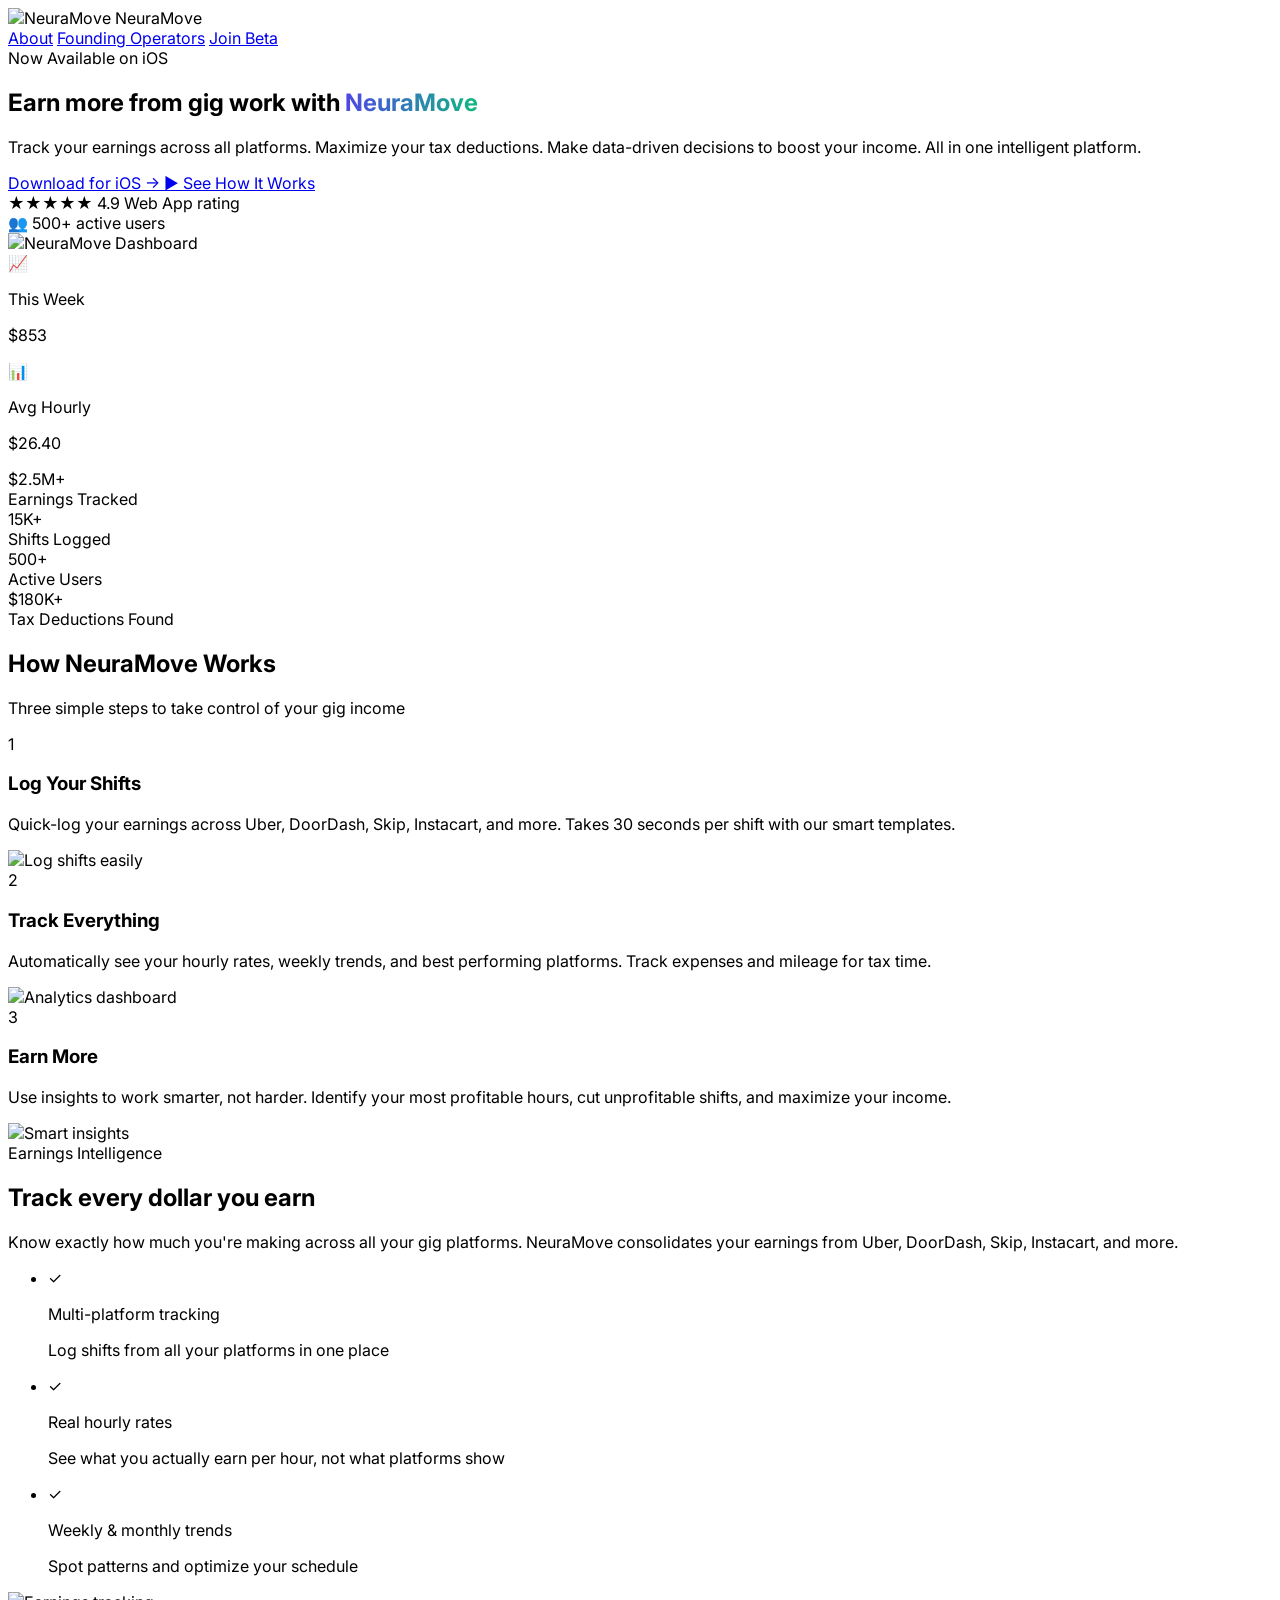
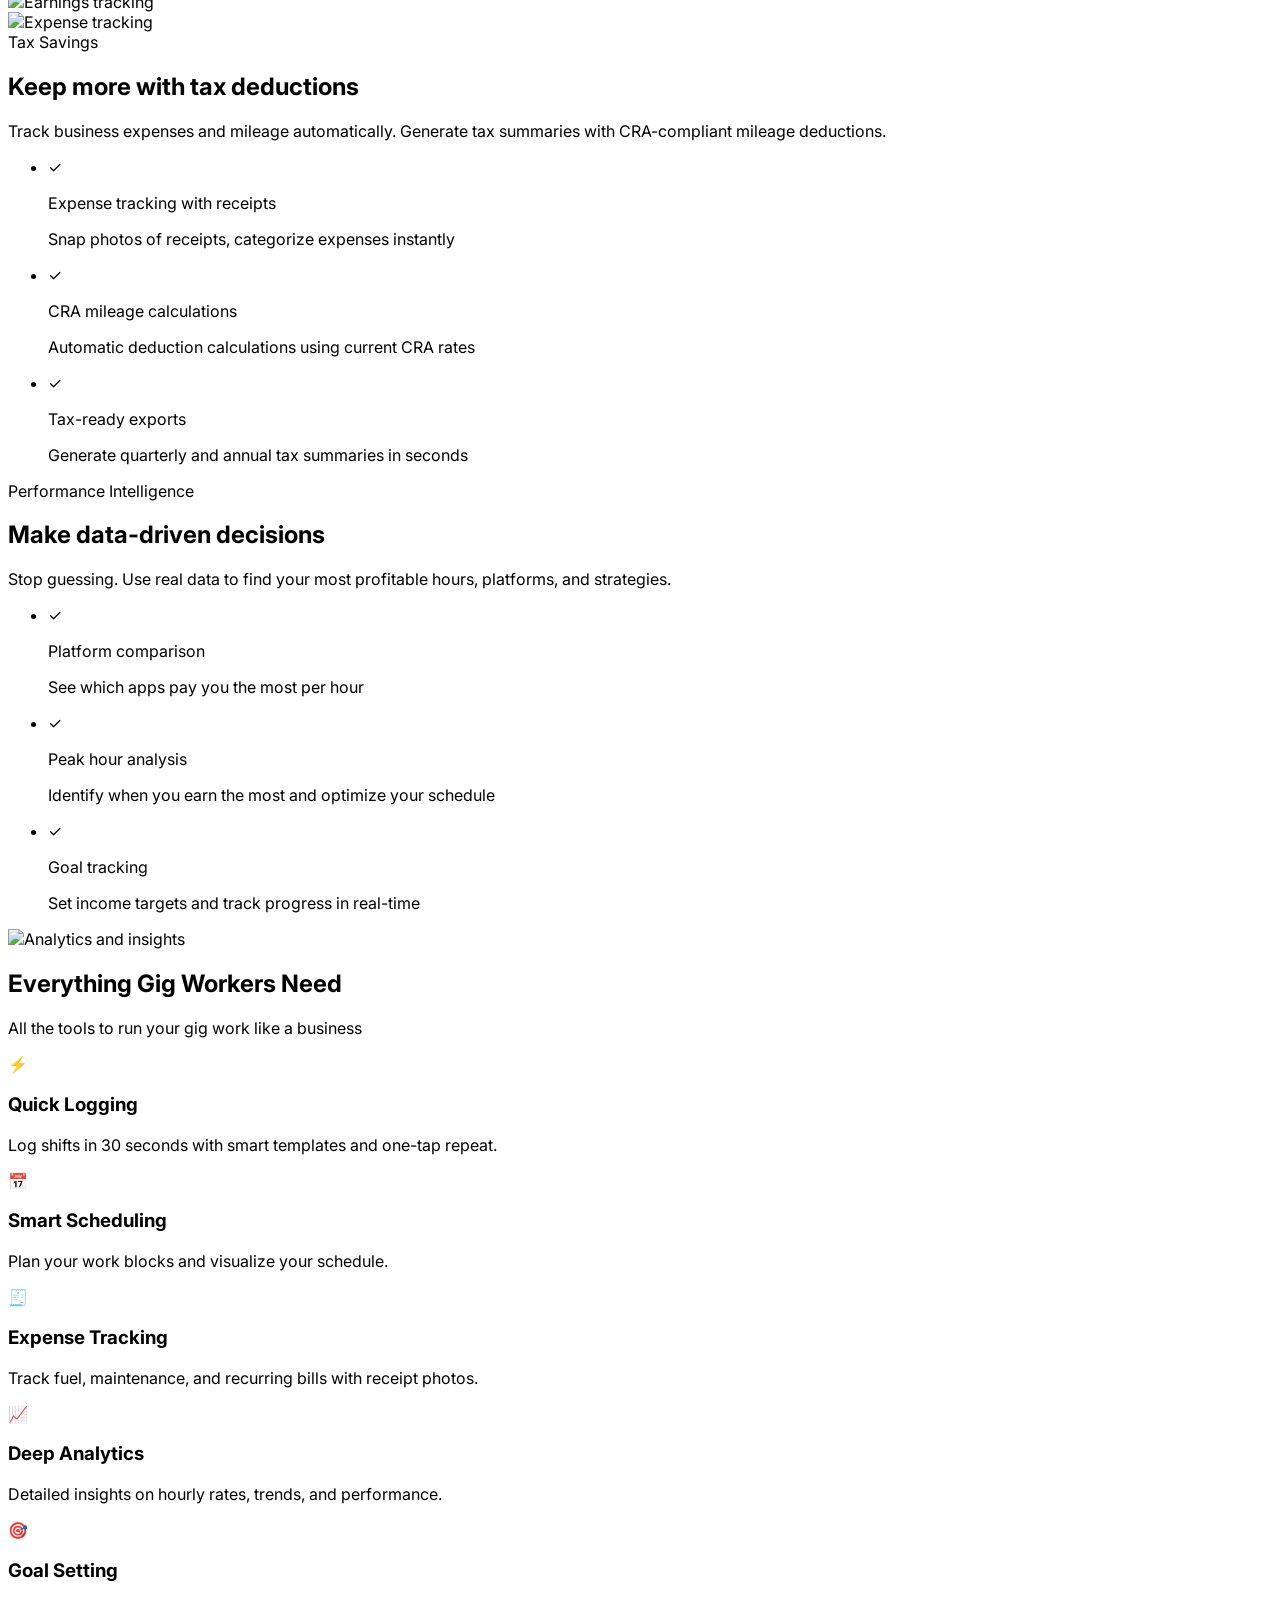
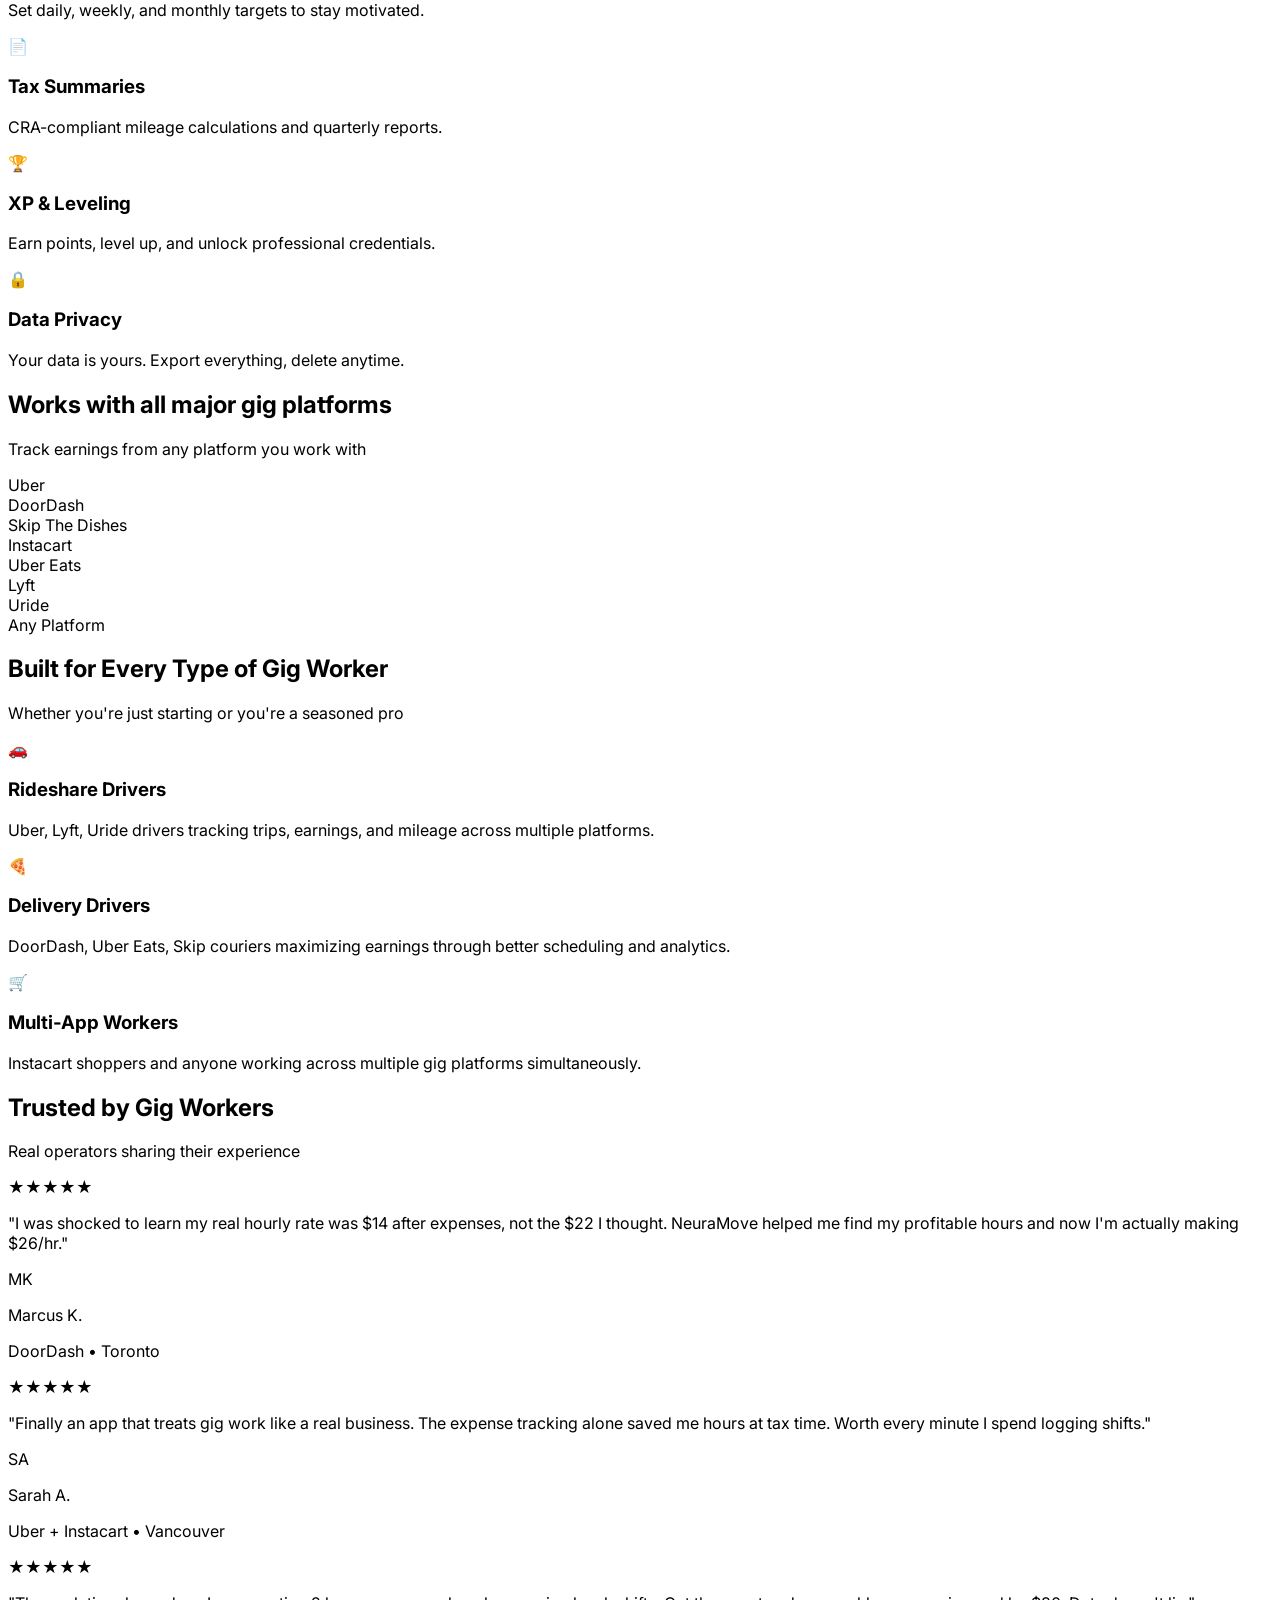
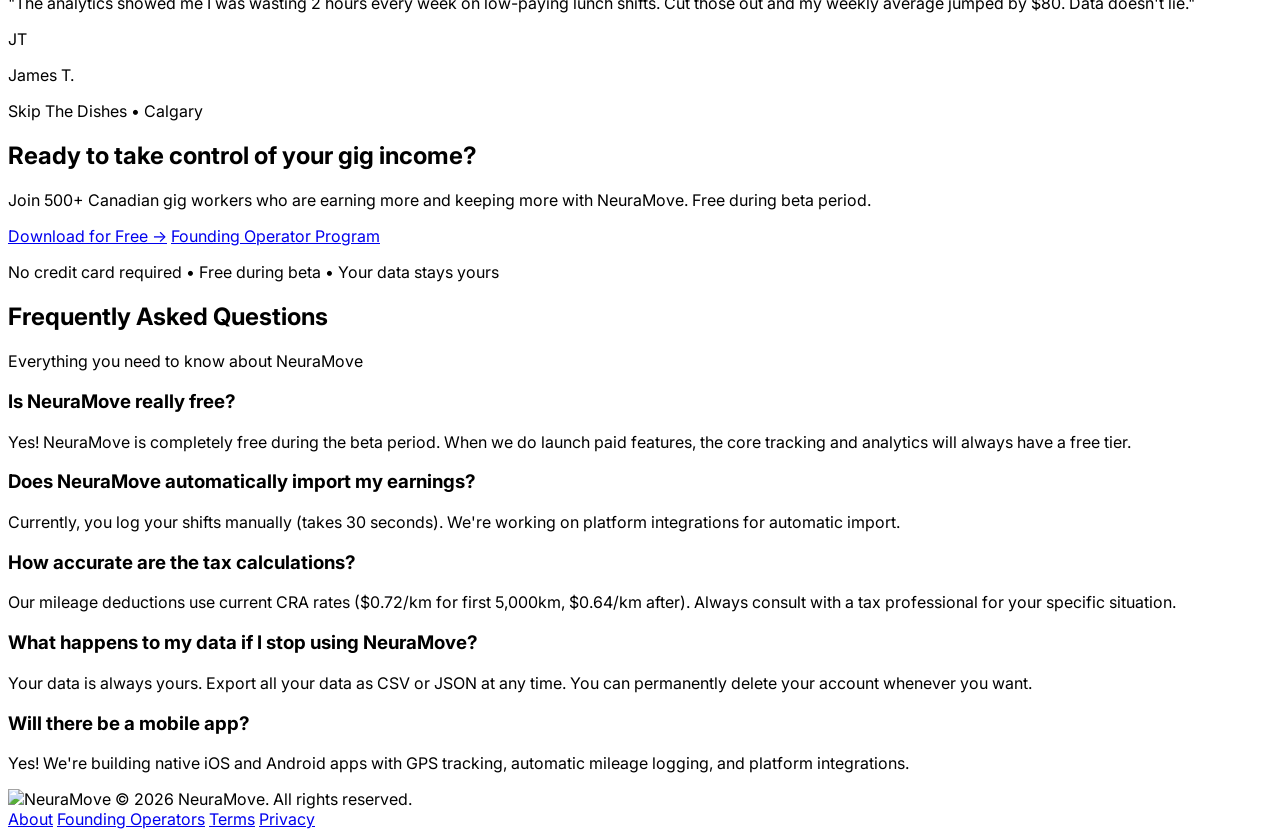
==== commit e7f91c3e: "Rebuild with Tailwind CSS CDN for proper styling" ====
--- a/index.html
+++ b/index.html
@@ -1,66 +1,97 @@
 <!DOCTYPE html>
-<html lang="en">
+<html lang="en" class="scroll-smooth">
 <head>
   <meta charset="UTF-8" />
   <meta name="viewport" content="width=device-width, initial-scale=1.0" />
   <title>NeuraMove — Earn More from Gig Work</title>
   <meta name="description" content="Track earnings across all platforms. Maximize tax deductions. Make data-driven decisions to boost your income." />
-  <link rel="stylesheet" href="style.css" />
+  <script src="https://cdn.tailwindcss.com"></script>
+  <script>
+    tailwind.config = {
+      theme: {
+        extend: {
+          colors: {
+            primary: '#4f46e5',
+            secondary: '#10b981',
+          }
+        }
+      }
+    }
+  </script>
   <link rel="preconnect" href="https://fonts.googleapis.com" />
-  <link href="https://fonts.googleapis.com/css2?family=Inter:wght@400;500;600;700&display=swap" rel="stylesheet" />
+  <link href="https://fonts.googleapis.com/css2?family=Inter:wght@400;500;600;700;800&display=swap" rel="stylesheet" />
+  <style>
+    body { font-family: 'Inter', sans-serif; }
+    .gradient-text { background: linear-gradient(to right, #4f46e5, #10b981); -webkit-background-clip: text; -webkit-text-fill-color: transparent; background-clip: text; }
+    .card-hover { transition: background 0.2s; }
+    .card-hover:hover { background: rgba(30,41,59,0.75); }
+  </style>
 </head>
-<body>
-<div class="page-bg">
+<body class="bg-slate-950 text-white">
 
   <!-- NAV -->
-  <nav>
-    <div class="nav-inner">
-      <div class="nav-logo">
-        <img src="https://dtvoeevhaseb5.cloudfront.net/uploads/mocha-import/a6d9a7d1-933a-4195-aab1-0671215148cf/a3bfdccc-a1b1-415f-8709-8040201e4493.png" alt="NeuraMove" />
-        <span>NeuraMove</span>
-      </div>
-      <div class="nav-links">
-        <a href="about.html">About</a>
-        <a href="ios-waitlist.html" class="btn btn-primary">Join Beta</a>
+  <nav class="fixed top-0 left-0 right-0 z-50 bg-slate-900/80 backdrop-blur-lg border-b border-slate-800">
+    <div class="max-w-7xl mx-auto px-4 sm:px-6 lg:px-8">
+      <div class="flex items-center justify-between h-16">
+        <div class="flex items-center gap-3">
+          <img src="https://dtvoeevhaseb5.cloudfront.net/uploads/mocha-import/a6d9a7d1-933a-4195-aab1-0671215148cf/a3bfdccc-a1b1-415f-8709-8040201e4493.png" alt="NeuraMove" class="h-10 w-10" />
+          <span class="text-xl font-bold">NeuraMove</span>
+        </div>
+        <div class="flex items-center gap-6">
+          <a href="about.html" class="text-slate-300 hover:text-white transition-colors font-medium hidden sm:block">About</a>
+          <a href="founding-operator-program.html" class="text-slate-300 hover:text-white transition-colors font-medium hidden sm:block">Founding Operators</a>
+          <a href="ios-waitlist.html" class="bg-indigo-600 hover:bg-indigo-700 text-white font-semibold px-4 py-2 rounded-lg transition-colors">Join Beta</a>
+        </div>
       </div>
     </div>
   </nav>
 
   <!-- HERO -->
-  <section class="hero">
-    <div class="container">
-      <div class="hero-grid">
-        <div>
-          <span class="badge">Now Available on iOS</span>
-          <h1>Earn more from gig work with <span class="gradient-text">NeuraMove</span></h1>
-          <p class="hero-sub">Track your earnings across all platforms. Maximize your tax deductions. Make data-driven decisions to boost your income. All in one intelligent platform.</p>
-          <div class="hero-buttons">
-            <a href="ios-waitlist.html" class="btn btn-primary btn-lg">Download for iOS →</a>
-            <a href="#how-it-works" class="btn btn-outline btn-lg">▶ Try Demo</a>
-          </div>
-          <div class="hero-rating">
-            <div>
-              <span class="stars">★★★★★</span>
-              <span class="rating-text"> 4.9 Web App rating</span>
+  <section class="pt-32 pb-16 px-4 bg-gradient-to-br from-slate-950 via-slate-900 to-slate-950">
+    <div class="max-w-7xl mx-auto">
+      <div class="grid lg:grid-cols-2 gap-12 items-center">
+        <div class="text-center lg:text-left">
+          <span class="inline-block px-4 py-1.5 rounded-full bg-indigo-500/10 text-indigo-400 text-sm font-medium border border-indigo-500/20 mb-6">Now Available on iOS</span>
+          <h1 class="text-5xl sm:text-6xl lg:text-7xl font-bold text-white mb-6 leading-tight">
+            Earn more from gig work with <span class="gradient-text">NeuraMove</span>
+          </h1>
+          <p class="text-xl text-slate-300 mb-8 leading-relaxed">Track your earnings across all platforms. Maximize your tax deductions. Make data-driven decisions to boost your income. All in one intelligent platform.</p>
+          <div class="flex flex-col sm:flex-row gap-4 justify-center lg:justify-start mb-8">
+            <a href="ios-waitlist.html" class="inline-flex items-center justify-center gap-2 bg-indigo-600 hover:bg-indigo-700 text-white font-semibold px-8 py-4 rounded-lg text-lg transition-colors">
+              Download for iOS <span>→</span>
+            </a>
+            <a href="#how-it-works" class="inline-flex items-center justify-center gap-2 border border-slate-700 hover:bg-slate-800 text-white font-semibold px-8 py-4 rounded-lg text-lg transition-colors">
+              ▶ See How It Works
+            </a>
+          </div>
+          <div class="flex flex-wrap gap-6 justify-center lg:justify-start items-center">
+            <div class="flex items-center gap-2">
+              <span class="text-amber-400">★★★★★</span>
+              <span class="text-sm text-slate-400">4.9 Web App rating</span>
             </div>
-            <div class="rating-text">👥 500+ active users</div>
-          </div>
-        </div>
-        <div>
-          <div class="mockup-wrap">
-            <div class="float-card left">
-              <div class="float-icon" style="background:rgba(16,185,129,0.1);">📈</div>
+            <div class="flex items-center gap-2 text-sm text-slate-400">
+              <span>👥</span> 500+ active users
+            </div>
+          </div>
+        </div>
+
+        <div class="relative">
+          <div class="relative mx-auto max-w-sm">
+            <img src="https://dtvoeevhaseb5.cloudfront.net/uploads/mocha-import/a6d9a7d1-933a-4195-aab1-0671215148cf/1dff96ac-6133-4d38-8168-a47a81149416.png" alt="NeuraMove Dashboard" class="rounded-3xl shadow-2xl border-4 border-slate-800 w-full" />
+            <!-- Floating card left -->
+            <div class="absolute -left-4 top-20 hidden lg:flex items-center gap-3 bg-slate-800/90 backdrop-blur border border-slate-700 rounded-xl shadow-xl p-4">
+              <div class="h-10 w-10 rounded-lg bg-emerald-500/10 flex items-center justify-center text-emerald-400 text-xl">📈</div>
               <div>
-                <div class="float-label">This Week</div>
-                <div class="float-value">$853</div>
+                <p class="text-xs text-slate-400">This Week</p>
+                <p class="text-lg font-bold text-white">$853</p>
               </div>
             </div>
-            <img src="https://dtvoeevhaseb5.cloudfront.net/uploads/mocha-import/a6d9a7d1-933a-4195-aab1-0671215148cf/1dff96ac-6133-4d38-8168-a47a81149416.png" alt="NeuraMove Dashboard" />
-            <div class="float-card right">
-              <div class="float-icon" style="background:rgba(79,70,229,0.1);">📊</div>
+            <!-- Floating card right -->
+            <div class="absolute -right-4 bottom-32 hidden lg:flex items-center gap-3 bg-slate-800/90 backdrop-blur border border-slate-700 rounded-xl shadow-xl p-4">
+              <div class="h-10 w-10 rounded-lg bg-indigo-500/10 flex items-center justify-center text-indigo-400 text-xl">📊</div>
               <div>
-                <div class="float-label">Avg Hourly</div>
-                <div class="float-value">$26.40</div>
+                <p class="text-xs text-slate-400">Avg Hourly</p>
+                <p class="text-lg font-bold text-white">$26.40</p>
               </div>
             </div>
           </div>
@@ -69,187 +100,205 @@
     </div>
   </section>
 
-  <!-- METRICS -->
-  <div class="metrics">
-    <div class="metrics-grid">
-      <div><div class="metric-num">$2.5M+</div><div class="metric-label">Earnings Tracked</div></div>
-      <div><div class="metric-num">15K+</div><div class="metric-label">Shifts Logged</div></div>
-      <div><div class="metric-num">500+</div><div class="metric-label">Active Users</div></div>
-      <div><div class="metric-num">$180K+</div><div class="metric-label">Tax Deductions Found</div></div>
-    </div>
-  </div>
+  <!-- METRICS BAR -->
+  <section class="py-12 px-4 bg-slate-900/30 border-y border-slate-800">
+    <div class="max-w-6xl mx-auto">
+      <div class="grid grid-cols-2 md:grid-cols-4 gap-8 text-center">
+        <div><div class="text-4xl font-bold text-white mb-2">$2.5M+</div><div class="text-sm text-slate-400">Earnings Tracked</div></div>
+        <div><div class="text-4xl font-bold text-white mb-2">15K+</div><div class="text-sm text-slate-400">Shifts Logged</div></div>
+        <div><div class="text-4xl font-bold text-white mb-2">500+</div><div class="text-sm text-slate-400">Active Users</div></div>
+        <div><div class="text-4xl font-bold text-white mb-2">$180K+</div><div class="text-sm text-slate-400">Tax Deductions Found</div></div>
+      </div>
+    </div>
+  </section>
 
   <!-- HOW IT WORKS -->
-  <section id="how-it-works">
-    <div class="container">
-      <div class="section-header">
-        <h2>How NeuraMove Works</h2>
-        <p>Three simple steps to take control of your gig income</p>
-      </div>
-      <div class="steps-grid">
-        <div class="step">
-          <div class="step-num primary">1</div>
-          <h3>Log Your Shifts</h3>
-          <p>Quick-log your earnings across Uber, DoorDash, Skip, Instacart, and more. Takes 30 seconds per shift with our smart templates.</p>
-          <img src="https://dtvoeevhaseb5.cloudfront.net/uploads/mocha-import/a6d9a7d1-933a-4195-aab1-0671215148cf/1dff96ac-6133-4d38-8168-a47a81149416.png" alt="Log shifts easily" />
-        </div>
-        <div class="step">
-          <div class="step-num secondary">2</div>
-          <h3>Track Everything</h3>
-          <p>Automatically see your hourly rates, weekly trends, and best performing platforms. Track expenses and mileage for tax time.</p>
-          <img src="https://dtvoeevhaseb5.cloudfront.net/uploads/mocha-import/a6d9a7d1-933a-4195-aab1-0671215148cf/de78f996-fa57-47f0-bf21-be199b3d8029.png" alt="Analytics dashboard" />
-        </div>
-        <div class="step">
-          <div class="step-num amber">3</div>
-          <h3>Earn More</h3>
-          <p>Use insights to work smarter, not harder. Identify your most profitable hours, cut unprofitable shifts, and maximize your income.</p>
-          <img src="https://dtvoeevhaseb5.cloudfront.net/uploads/mocha-import/a6d9a7d1-933a-4195-aab1-0671215148cf/1becc2d7-c042-4846-8815-0273a1d629ac.png" alt="Smart insights" />
+  <section id="how-it-works" class="py-20 px-4">
+    <div class="max-w-7xl mx-auto">
+      <div class="text-center mb-16">
+        <h2 class="text-4xl font-bold text-white mb-4">How NeuraMove Works</h2>
+        <p class="text-xl text-slate-400">Three simple steps to take control of your gig income</p>
+      </div>
+      <div class="grid md:grid-cols-3 gap-8">
+        <div class="text-center">
+          <div class="inline-flex items-center justify-center w-16 h-16 rounded-full bg-indigo-500/10 border-2 border-indigo-500 mb-6">
+            <span class="text-2xl font-bold text-indigo-400">1</span>
+          </div>
+          <h3 class="text-2xl font-semibold text-white mb-4">Log Your Shifts</h3>
+          <p class="text-slate-400 mb-6">Quick-log your earnings across Uber, DoorDash, Skip, Instacart, and more. Takes 30 seconds per shift with our smart templates.</p>
+          <img src="https://dtvoeevhaseb5.cloudfront.net/uploads/mocha-import/a6d9a7d1-933a-4195-aab1-0671215148cf/1dff96ac-6133-4d38-8168-a47a81149416.png" alt="Log shifts easily" class="rounded-2xl shadow-xl border-2 border-slate-800 mx-auto max-w-xs w-full" />
+        </div>
+        <div class="text-center">
+          <div class="inline-flex items-center justify-center w-16 h-16 rounded-full bg-emerald-500/10 border-2 border-emerald-500 mb-6">
+            <span class="text-2xl font-bold text-emerald-400">2</span>
+          </div>
+          <h3 class="text-2xl font-semibold text-white mb-4">Track Everything</h3>
+          <p class="text-slate-400 mb-6">Automatically see your hourly rates, weekly trends, and best performing platforms. Track expenses and mileage for tax time.</p>
+          <img src="https://dtvoeevhaseb5.cloudfront.net/uploads/mocha-import/a6d9a7d1-933a-4195-aab1-0671215148cf/de78f996-fa57-47f0-bf21-be199b3d8029.png" alt="Analytics dashboard" class="rounded-2xl shadow-xl border-2 border-slate-800 mx-auto max-w-xs w-full" />
+        </div>
+        <div class="text-center">
+          <div class="inline-flex items-center justify-center w-16 h-16 rounded-full bg-amber-500/10 border-2 border-amber-500 mb-6">
+            <span class="text-2xl font-bold text-amber-400">3</span>
+          </div>
+          <h3 class="text-2xl font-semibold text-white mb-4">Earn More</h3>
+          <p class="text-slate-400 mb-6">Use insights to work smarter, not harder. Identify your most profitable hours, cut unprofitable shifts, and maximize your income.</p>
+          <img src="https://dtvoeevhaseb5.cloudfront.net/uploads/mocha-import/a6d9a7d1-933a-4195-aab1-0671215148cf/1becc2d7-c042-4846-8815-0273a1d629ac.png" alt="Smart insights" class="rounded-2xl shadow-xl border-2 border-slate-800 mx-auto max-w-xs w-full" />
         </div>
       </div>
     </div>
   </section>
 
   <!-- FEATURE SHOWCASE -->
-  <section class="bg-dark">
-    <div class="container">
+  <section class="py-20 px-4 bg-slate-900/50">
+    <div class="max-w-7xl mx-auto">
       <!-- Feature 1 -->
-      <div class="feature-row">
+      <div class="grid lg:grid-cols-2 gap-12 items-center mb-24">
         <div>
-          <span class="feature-tag indigo">Earnings Intelligence</span>
-          <h2>Track every dollar you earn</h2>
-          <p>Know exactly how much you're making across all your gig platforms. NeuraMove consolidates your earnings from Uber, DoorDash, Skip, Instacart, and more.</p>
-          <ul class="feature-list">
-            <li><span class="check">✓</span><div><strong>Multi-platform tracking</strong><span>Log shifts from all your platforms in one place</span></div></li>
-            <li><span class="check">✓</span><div><strong>Real hourly rates</strong><span>See what you actually earn per hour, not what platforms show</span></div></li>
-            <li><span class="check">✓</span><div><strong>Weekly & monthly trends</strong><span>Spot patterns and optimize your schedule</span></div></li>
+          <span class="inline-block px-3 py-1 rounded-full bg-indigo-500/10 text-indigo-400 text-sm font-medium mb-4">Earnings Intelligence</span>
+          <h2 class="text-4xl font-bold text-white mb-6">Track every dollar you earn</h2>
+          <p class="text-xl text-slate-300 mb-6">Know exactly how much you're making across all your gig platforms. NeuraMove consolidates your earnings from Uber, DoorDash, Skip, Instacart, and more.</p>
+          <ul class="space-y-4">
+            <li class="flex items-start gap-3"><span class="text-emerald-400 text-xl mt-0.5">✓</span><div><p class="text-white font-medium">Multi-platform tracking</p><p class="text-slate-400">Log shifts from all your platforms in one place</p></div></li>
+            <li class="flex items-start gap-3"><span class="text-emerald-400 text-xl mt-0.5">✓</span><div><p class="text-white font-medium">Real hourly rates</p><p class="text-slate-400">See what you actually earn per hour, not what platforms show</p></div></li>
+            <li class="flex items-start gap-3"><span class="text-emerald-400 text-xl mt-0.5">✓</span><div><p class="text-white font-medium">Weekly & monthly trends</p><p class="text-slate-400">Spot patterns and optimize your schedule</p></div></li>
           </ul>
         </div>
-        <div class="feature-img">
-          <img src="https://dtvoeevhaseb5.cloudfront.net/uploads/mocha-import/a6d9a7d1-933a-4195-aab1-0671215148cf/1dff96ac-6133-4d38-8168-a47a81149416.png" alt="Earnings tracking" />
+        <div>
+          <img src="https://dtvoeevhaseb5.cloudfront.net/uploads/mocha-import/a6d9a7d1-933a-4195-aab1-0671215148cf/1dff96ac-6133-4d38-8168-a47a81149416.png" alt="Earnings tracking" class="rounded-2xl shadow-2xl border-2 border-slate-800 w-full" />
         </div>
       </div>
 
       <!-- Feature 2 -->
-      <div class="feature-row" style="margin-bottom:5rem;">
-        <div class="feature-img">
-          <img src="https://dtvoeevhaseb5.cloudfront.net/uploads/mocha-import/a6d9a7d1-933a-4195-aab1-0671215148cf/87b9b0d9-01c3-4d8a-b7f9-b2bbd5bbfc5d.png" alt="Expense tracking" />
-        </div>
+      <div class="grid lg:grid-cols-2 gap-12 items-center mb-24">
+        <div class="order-2 lg:order-1">
+          <img src="https://dtvoeevhaseb5.cloudfront.net/uploads/mocha-import/a6d9a7d1-933a-4195-aab1-0671215148cf/87b9b0d9-01c3-4d8a-b7f9-b2bbd5bbfc5d.png" alt="Expense tracking" class="rounded-2xl shadow-2xl border-2 border-slate-800 w-full" />
+        </div>
+        <div class="order-1 lg:order-2">
+          <span class="inline-block px-3 py-1 rounded-full bg-emerald-500/10 text-emerald-400 text-sm font-medium mb-4">Tax Savings</span>
+          <h2 class="text-4xl font-bold text-white mb-6">Keep more with tax deductions</h2>
+          <p class="text-xl text-slate-300 mb-6">Track business expenses and mileage automatically. Generate tax summaries with CRA-compliant mileage deductions.</p>
+          <ul class="space-y-4">
+            <li class="flex items-start gap-3"><span class="text-emerald-400 text-xl mt-0.5">✓</span><div><p class="text-white font-medium">Expense tracking with receipts</p><p class="text-slate-400">Snap photos of receipts, categorize expenses instantly</p></div></li>
+            <li class="flex items-start gap-3"><span class="text-emerald-400 text-xl mt-0.5">✓</span><div><p class="text-white font-medium">CRA mileage calculations</p><p class="text-slate-400">Automatic deduction calculations using current CRA rates</p></div></li>
+            <li class="flex items-start gap-3"><span class="text-emerald-400 text-xl mt-0.5">✓</span><div><p class="text-white font-medium">Tax-ready exports</p><p class="text-slate-400">Generate quarterly and annual tax summaries in seconds</p></div></li>
+          </ul>
+        </div>
+      </div>
+
+      <!-- Feature 3 -->
+      <div class="grid lg:grid-cols-2 gap-12 items-center">
         <div>
-          <span class="feature-tag green">Tax Savings</span>
-          <h2>Keep more with tax deductions</h2>
-          <p>Track business expenses and mileage automatically. Generate tax summaries with CRA-compliant mileage deductions. Keep every dollar you're entitled to.</p>
-          <ul class="feature-list">
-            <li><span class="check">✓</span><div><strong>Expense tracking with receipts</strong><span>Snap photos of receipts, categorize expenses instantly</span></div></li>
-            <li><span class="check">✓</span><div><strong>CRA mileage calculations</strong><span>Automatic deduction calculations using current CRA rates</span></div></li>
-            <li><span class="check">✓</span><div><strong>Tax-ready exports</strong><span>Generate quarterly and annual tax summaries in seconds</span></div></li>
+          <span class="inline-block px-3 py-1 rounded-full bg-amber-500/10 text-amber-400 text-sm font-medium mb-4">Performance Intelligence</span>
+          <h2 class="text-4xl font-bold text-white mb-6">Make data-driven decisions</h2>
+          <p class="text-xl text-slate-300 mb-6">Stop guessing. Use real data to find your most profitable hours, platforms, and strategies.</p>
+          <ul class="space-y-4">
+            <li class="flex items-start gap-3"><span class="text-emerald-400 text-xl mt-0.5">✓</span><div><p class="text-white font-medium">Platform comparison</p><p class="text-slate-400">See which apps pay you the most per hour</p></div></li>
+            <li class="flex items-start gap-3"><span class="text-emerald-400 text-xl mt-0.5">✓</span><div><p class="text-white font-medium">Peak hour analysis</p><p class="text-slate-400">Identify when you earn the most and optimize your schedule</p></div></li>
+            <li class="flex items-start gap-3"><span class="text-emerald-400 text-xl mt-0.5">✓</span><div><p class="text-white font-medium">Goal tracking</p><p class="text-slate-400">Set income targets and track progress in real-time</p></div></li>
           </ul>
         </div>
-      </div>
-
-      <!-- Feature 3 -->
-      <div class="feature-row" style="margin-bottom:0;">
         <div>
-          <span class="feature-tag amber">Performance Intelligence</span>
-          <h2>Make data-driven decisions</h2>
-          <p>Stop guessing. Use real data to find your most profitable hours, platforms, and strategies. Work smarter, earn more.</p>
-          <ul class="feature-list">
-            <li><span class="check">✓</span><div><strong>Platform comparison</strong><span>See which apps pay you the most per hour</span></div></li>
-            <li><span class="check">✓</span><div><strong>Peak hour analysis</strong><span>Identify when you earn the most and optimize your schedule</span></div></li>
-            <li><span class="check">✓</span><div><strong>Goal tracking</strong><span>Set income targets and track progress in real-time</span></div></li>
-          </ul>
-        </div>
-        <div class="feature-img">
-          <img src="https://dtvoeevhaseb5.cloudfront.net/uploads/mocha-import/a6d9a7d1-933a-4195-aab1-0671215148cf/de78f996-fa57-47f0-bf21-be199b3d8029.png" alt="Analytics and insights" />
+          <img src="https://dtvoeevhaseb5.cloudfront.net/uploads/mocha-import/a6d9a7d1-933a-4195-aab1-0671215148cf/de78f996-fa57-47f0-bf21-be199b3d8029.png" alt="Analytics and insights" class="rounded-2xl shadow-2xl border-2 border-slate-800 w-full" />
         </div>
       </div>
     </div>
   </section>
 
   <!-- FEATURES GRID -->
-  <section id="features">
-    <div class="container">
-      <div class="section-header">
-        <h2>Everything Gig Workers Need</h2>
-        <p>All the tools to run your gig work like a business</p>
-      </div>
-      <div class="cards-grid">
-        <div class="card"><div class="card-icon" style="background:rgba(79,70,229,0.1);">⚡</div><h3>Quick Logging</h3><p>Log shifts in 30 seconds with smart templates and one-tap repeat.</p></div>
-        <div class="card"><div class="card-icon" style="background:rgba(16,185,129,0.1);">📅</div><h3>Smart Scheduling</h3><p>Plan your work blocks and visualize your schedule.</p></div>
-        <div class="card"><div class="card-icon" style="background:rgba(245,158,11,0.1);">🧾</div><h3>Expense Tracking</h3><p>Track fuel, maintenance, and recurring bills with receipt photos.</p></div>
-        <div class="card"><div class="card-icon" style="background:rgba(59,130,246,0.1);">📈</div><h3>Deep Analytics</h3><p>Detailed insights on hourly rates, trends, and performance.</p></div>
-        <div class="card"><div class="card-icon" style="background:rgba(168,85,247,0.1);">🎯</div><h3>Goal Setting</h3><p>Set daily, weekly, and monthly targets to stay motivated.</p></div>
-        <div class="card"><div class="card-icon" style="background:rgba(16,185,129,0.1);">📄</div><h3>Tax Summaries</h3><p>CRA-compliant mileage calculations and quarterly reports.</p></div>
-        <div class="card"><div class="card-icon" style="background:rgba(239,68,68,0.1);">🏆</div><h3>XP & Leveling</h3><p>Earn points, level up, and unlock professional credentials.</p></div>
-        <div class="card"><div class="card-icon" style="background:rgba(6,182,212,0.1);">🔒</div><h3>Data Privacy</h3><p>Your data is yours. Export everything, delete anytime.</p></div>
+  <section id="features" class="py-20 px-4">
+    <div class="max-w-7xl mx-auto">
+      <div class="text-center mb-16">
+        <h2 class="text-4xl font-bold text-white mb-4">Everything Gig Workers Need</h2>
+        <p class="text-xl text-slate-400">All the tools to run your gig work like a business</p>
+      </div>
+      <div class="grid md:grid-cols-2 lg:grid-cols-4 gap-6">
+        <div class="bg-slate-800/50 border border-slate-700 rounded-xl p-6 card-hover"><div class="h-12 w-12 rounded-lg bg-indigo-500/10 flex items-center justify-center text-2xl mb-4">⚡</div><h3 class="text-lg font-semibold text-white mb-2">Quick Logging</h3><p class="text-slate-400 text-sm">Log shifts in 30 seconds with smart templates and one-tap repeat.</p></div>
+        <div class="bg-slate-800/50 border border-slate-700 rounded-xl p-6 card-hover"><div class="h-12 w-12 rounded-lg bg-emerald-500/10 flex items-center justify-center text-2xl mb-4">📅</div><h3 class="text-lg font-semibold text-white mb-2">Smart Scheduling</h3><p class="text-slate-400 text-sm">Plan your work blocks and visualize your schedule.</p></div>
+        <div class="bg-slate-800/50 border border-slate-700 rounded-xl p-6 card-hover"><div class="h-12 w-12 rounded-lg bg-amber-500/10 flex items-center justify-center text-2xl mb-4">🧾</div><h3 class="text-lg font-semibold text-white mb-2">Expense Tracking</h3><p class="text-slate-400 text-sm">Track fuel, maintenance, and recurring bills with receipt photos.</p></div>
+        <div class="bg-slate-800/50 border border-slate-700 rounded-xl p-6 card-hover"><div class="h-12 w-12 rounded-lg bg-blue-500/10 flex items-center justify-center text-2xl mb-4">📈</div><h3 class="text-lg font-semibold text-white mb-2">Deep Analytics</h3><p class="text-slate-400 text-sm">Detailed insights on hourly rates, trends, and performance.</p></div>
+        <div class="bg-slate-800/50 border border-slate-700 rounded-xl p-6 card-hover"><div class="h-12 w-12 rounded-lg bg-purple-500/10 flex items-center justify-center text-2xl mb-4">🎯</div><h3 class="text-lg font-semibold text-white mb-2">Goal Setting</h3><p class="text-slate-400 text-sm">Set daily, weekly, and monthly targets to stay motivated.</p></div>
+        <div class="bg-slate-800/50 border border-slate-700 rounded-xl p-6 card-hover"><div class="h-12 w-12 rounded-lg bg-emerald-500/10 flex items-center justify-center text-2xl mb-4">📄</div><h3 class="text-lg font-semibold text-white mb-2">Tax Summaries</h3><p class="text-slate-400 text-sm">CRA-compliant mileage calculations and quarterly reports.</p></div>
+        <div class="bg-slate-800/50 border border-slate-700 rounded-xl p-6 card-hover"><div class="h-12 w-12 rounded-lg bg-rose-500/10 flex items-center justify-center text-2xl mb-4">🏆</div><h3 class="text-lg font-semibold text-white mb-2">XP & Leveling</h3><p class="text-slate-400 text-sm">Earn points, level up, and unlock professional credentials.</p></div>
+        <div class="bg-slate-800/50 border border-slate-700 rounded-xl p-6 card-hover"><div class="h-12 w-12 rounded-lg bg-cyan-500/10 flex items-center justify-center text-2xl mb-4">🔒</div><h3 class="text-lg font-semibold text-white mb-2">Data Privacy</h3><p class="text-slate-400 text-sm">Your data is yours. Export everything, delete anytime.</p></div>
       </div>
     </div>
   </section>
 
   <!-- PLATFORMS -->
-  <section class="bg-dark">
-    <div class="container text-center">
-      <div class="section-header">
-        <h2>Works with all major gig platforms</h2>
-        <p>Track earnings from any platform you work with</p>
-      </div>
-      <div class="platforms-grid">
-        <div class="platform-box">Uber</div>
-        <div class="platform-box">DoorDash</div>
-        <div class="platform-box">Skip The Dishes</div>
-        <div class="platform-box">Instacart</div>
-        <div class="platform-box">Uber Eats</div>
-        <div class="platform-box">Lyft</div>
-        <div class="platform-box">Uride</div>
-        <div class="platform-box">Any Platform</div>
+  <section class="py-16 px-4 bg-slate-900/30">
+    <div class="max-w-6xl mx-auto text-center">
+      <h2 class="text-3xl font-bold text-white mb-4">Works with all major gig platforms</h2>
+      <p class="text-lg text-slate-400 mb-12">Track earnings from any platform you work with</p>
+      <div class="grid grid-cols-2 md:grid-cols-4 gap-6">
+        <div class="p-6 rounded-xl bg-slate-800/30 border border-slate-700/50 font-semibold">Uber</div>
+        <div class="p-6 rounded-xl bg-slate-800/30 border border-slate-700/50 font-semibold">DoorDash</div>
+        <div class="p-6 rounded-xl bg-slate-800/30 border border-slate-700/50 font-semibold">Skip The Dishes</div>
+        <div class="p-6 rounded-xl bg-slate-800/30 border border-slate-700/50 font-semibold">Instacart</div>
+        <div class="p-6 rounded-xl bg-slate-800/30 border border-slate-700/50 font-semibold">Uber Eats</div>
+        <div class="p-6 rounded-xl bg-slate-800/30 border border-slate-700/50 font-semibold">Lyft</div>
+        <div class="p-6 rounded-xl bg-slate-800/30 border border-slate-700/50 font-semibold">Uride</div>
+        <div class="p-6 rounded-xl bg-slate-800/30 border border-slate-700/50 font-semibold">Any Platform</div>
       </div>
     </div>
   </section>
 
   <!-- WHO IT'S FOR -->
-  <section class="bg-dark">
-    <div class="container">
-      <div class="section-header">
-        <h2>Built for Every Type of Gig Worker</h2>
-        <p>Whether you're just starting or you're a seasoned pro</p>
-      </div>
-      <div class="persona-grid">
-        <div class="persona-card"><div class="persona-emoji">🚗</div><h3>Rideshare Drivers</h3><p>Uber, Lyft, Uride drivers tracking trips, earnings, and mileage across multiple platforms.</p></div>
-        <div class="persona-card"><div class="persona-emoji">🍕</div><h3>Delivery Drivers</h3><p>DoorDash, Uber Eats, Skip couriers maximizing earnings through better scheduling and analytics.</p></div>
-        <div class="persona-card"><div class="persona-emoji">🛒</div><h3>Multi-App Workers</h3><p>Instacart shoppers and anyone working across multiple gig platforms simultaneously.</p></div>
+  <section class="py-20 px-4 bg-slate-900/50">
+    <div class="max-w-5xl mx-auto">
+      <div class="text-center mb-16">
+        <h2 class="text-4xl font-bold text-white mb-4">Built for Every Type of Gig Worker</h2>
+        <p class="text-xl text-slate-400">Whether you're just starting or you're a seasoned pro</p>
+      </div>
+      <div class="grid md:grid-cols-3 gap-8">
+        <div class="bg-slate-800/30 border border-slate-700/50 rounded-xl p-8 text-center">
+          <div class="text-5xl mb-4">🚗</div>
+          <h3 class="text-xl font-semibold text-white mb-3">Rideshare Drivers</h3>
+          <p class="text-slate-400">Uber, Lyft, Uride drivers tracking trips, earnings, and mileage across multiple platforms.</p>
+        </div>
+        <div class="bg-slate-800/30 border border-slate-700/50 rounded-xl p-8 text-center">
+          <div class="text-5xl mb-4">🍕</div>
+          <h3 class="text-xl font-semibold text-white mb-3">Delivery Drivers</h3>
+          <p class="text-slate-400">DoorDash, Uber Eats, Skip couriers maximizing earnings through better scheduling and analytics.</p>
+        </div>
+        <div class="bg-slate-800/30 border border-slate-700/50 rounded-xl p-8 text-center">
+          <div class="text-5xl mb-4">🛒</div>
+          <h3 class="text-xl font-semibold text-white mb-3">Multi-App Workers</h3>
+          <p class="text-slate-400">Instacart shoppers and anyone working across multiple gig platforms simultaneously.</p>
+        </div>
       </div>
     </div>
   </section>
 
   <!-- TESTIMONIALS -->
-  <section class="bg-darker">
-    <div class="container">
-      <div class="section-header">
-        <h2>Trusted by Gig Workers</h2>
-        <p>Real operators sharing their experience</p>
-      </div>
-      <div class="testi-grid">
-        <div class="testi-card">
-          <div class="testi-stars">★★★★★</div>
-          <p class="testi-text">"I was shocked to learn my real hourly rate was $14 after expenses, not the $22 I thought. NeuraMove helped me find my profitable hours and now I'm actually making $26/hr."</p>
-          <div class="testi-author">
-            <div class="testi-avatar" style="background:linear-gradient(135deg,#3b82f6,#9333ea);">MK</div>
-            <div><div class="testi-name">Marcus K.</div><div class="testi-role">DoorDash • Toronto</div></div>
-          </div>
-        </div>
-        <div class="testi-card">
-          <div class="testi-stars">★★★★★</div>
-          <p class="testi-text">"Finally an app that treats gig work like a real business. The expense tracking alone saved me hours at tax time. Worth every minute I spend logging shifts."</p>
-          <div class="testi-author">
-            <div class="testi-avatar" style="background:linear-gradient(135deg,#10b981,#0d9488);">SA</div>
-            <div><div class="testi-name">Sarah A.</div><div class="testi-role">Uber + Instacart • Vancouver</div></div>
-          </div>
-        </div>
-        <div class="testi-card">
-          <div class="testi-stars">★★★★★</div>
-          <p class="testi-text">"The analytics showed me I was wasting 2 hours every week on low-paying lunch shifts. Cut those out and my weekly average jumped by $80. Data doesn't lie."</p>
-          <div class="testi-author">
-            <div class="testi-avatar" style="background:linear-gradient(135deg,#f59e0b,#ea580c);">JT</div>
-            <div><div class="testi-name">James T.</div><div class="testi-role">Skip The Dishes • Calgary</div></div>
+  <section class="py-20 px-4">
+    <div class="max-w-6xl mx-auto">
+      <div class="text-center mb-16">
+        <h2 class="text-4xl font-bold text-white mb-4">Trusted by Gig Workers</h2>
+        <p class="text-xl text-slate-400">Real operators sharing their experience</p>
+      </div>
+      <div class="grid md:grid-cols-3 gap-6">
+        <div class="bg-slate-800/30 border border-slate-700/50 rounded-xl p-6">
+          <div class="text-amber-400 mb-4">★★★★★</div>
+          <p class="text-slate-300 mb-6 leading-relaxed italic">"I was shocked to learn my real hourly rate was $14 after expenses, not the $22 I thought. NeuraMove helped me find my profitable hours and now I'm actually making $26/hr."</p>
+          <div class="flex items-center gap-3">
+            <div class="h-10 w-10 rounded-full bg-gradient-to-br from-blue-500 to-purple-600 flex items-center justify-center text-white font-semibold text-sm">MK</div>
+            <div><p class="font-medium text-white">Marcus K.</p><p class="text-sm text-slate-400">DoorDash • Toronto</p></div>
+          </div>
+        </div>
+        <div class="bg-slate-800/30 border border-slate-700/50 rounded-xl p-6">
+          <div class="text-amber-400 mb-4">★★★★★</div>
+          <p class="text-slate-300 mb-6 leading-relaxed italic">"Finally an app that treats gig work like a real business. The expense tracking alone saved me hours at tax time. Worth every minute I spend logging shifts."</p>
+          <div class="flex items-center gap-3">
+            <div class="h-10 w-10 rounded-full bg-gradient-to-br from-emerald-500 to-teal-600 flex items-center justify-center text-white font-semibold text-sm">SA</div>
+            <div><p class="font-medium text-white">Sarah A.</p><p class="text-sm text-slate-400">Uber + Instacart • Vancouver</p></div>
+          </div>
+        </div>
+        <div class="bg-slate-800/30 border border-slate-700/50 rounded-xl p-6">
+          <div class="text-amber-400 mb-4">★★★★★</div>
+          <p class="text-slate-300 mb-6 leading-relaxed italic">"The analytics showed me I was wasting 2 hours every week on low-paying lunch shifts. Cut those out and my weekly average jumped by $80. Data doesn't lie."</p>
+          <div class="flex items-center gap-3">
+            <div class="h-10 w-10 rounded-full bg-gradient-to-br from-amber-500 to-orange-600 flex items-center justify-center text-white font-semibold text-sm">JT</div>
+            <div><p class="font-medium text-white">James T.</p><p class="text-sm text-slate-400">Skip The Dishes • Calgary</p></div>
           </div>
         </div>
       </div>
@@ -257,52 +306,50 @@
   </section>
 
   <!-- CTA -->
-  <section class="cta-section">
-    <div class="container-md">
-      <h2>Ready to take control of your gig income?</h2>
-      <p>Join 500+ Canadian gig workers who are earning more and keeping more with NeuraMove. Free during beta period.</p>
-      <div class="cta-buttons">
-        <a href="ios-waitlist.html" class="btn btn-primary btn-lg">Download for Free →</a>
-        <a href="founding-operator-program.html" class="btn btn-outline btn-lg">Founding Operator Program</a>
-      </div>
-      <p class="cta-note">No credit card required • Free during beta • Your data stays yours</p>
+  <section class="py-20 px-4">
+    <div class="max-w-4xl mx-auto text-center">
+      <h2 class="text-4xl sm:text-5xl font-bold text-white mb-6">Ready to take control of your gig income?</h2>
+      <p class="text-xl text-slate-300 mb-10">Join 500+ Canadian gig workers who are earning more and keeping more with NeuraMove. Free during beta period.</p>
+      <div class="flex flex-col sm:flex-row gap-4 justify-center mb-6">
+        <a href="ios-waitlist.html" class="inline-flex items-center justify-center gap-2 bg-indigo-600 hover:bg-indigo-700 text-white font-semibold px-10 py-4 rounded-lg text-lg transition-colors">Download for Free →</a>
+        <a href="founding-operator-program.html" class="inline-flex items-center justify-center gap-2 border border-slate-700 hover:bg-slate-800 text-white font-semibold px-8 py-4 rounded-lg text-lg transition-colors">Founding Operator Program</a>
+      </div>
+      <p class="text-sm text-slate-500">No credit card required • Free during beta • Your data stays yours</p>
     </div>
   </section>
 
   <!-- FAQ -->
-  <section class="bg-dark" style="border-top:1px solid var(--slate-700);">
-    <div class="container-md">
-      <div class="section-header">
-        <h2>Frequently Asked Questions</h2>
-        <p>Everything you need to know about NeuraMove</p>
-      </div>
-      <div class="faq-list">
-        <div class="faq-item"><h3>Is NeuraMove really free?</h3><p>Yes! NeuraMove is completely free during the beta period. When we do launch paid features, the core tracking and analytics will always have a free tier.</p></div>
-        <div class="faq-item"><h3>Does NeuraMove automatically import my earnings from Uber, DoorDash, etc?</h3><p>Currently, you log your shifts manually (takes 30 seconds with our quick-log feature). We're working on platform integrations for automatic import.</p></div>
-        <div class="faq-item"><h3>How accurate are the tax calculations?</h3><p>Our mileage deductions use current CRA rates ($0.72/km for first 5,000km, $0.64/km after). Always consult with a tax professional for your specific situation.</p></div>
-        <div class="faq-item"><h3>What happens to my data if I stop using NeuraMove?</h3><p>Your data is always yours. You can export all your data as CSV or JSON at any time from Settings. You can also permanently delete your account whenever you want.</p></div>
-        <div class="faq-item"><h3>Can I use NeuraMove if I work for platforms not listed?</h3><p>Absolutely! NeuraMove works with any gig platform. You can add custom platform names when logging shifts.</p></div>
-        <div class="faq-item"><h3>Will there be a mobile app?</h3><p>Yes! We're currently building native iOS and Android apps with GPS tracking, automatic mileage logging, and platform integrations.</p></div>
+  <section class="py-20 px-4 bg-slate-900/30 border-t border-slate-800">
+    <div class="max-w-4xl mx-auto">
+      <div class="text-center mb-16">
+        <h2 class="text-4xl font-bold text-white mb-4">Frequently Asked Questions</h2>
+        <p class="text-xl text-slate-400">Everything you need to know about NeuraMove</p>
+      </div>
+      <div class="space-y-4">
+        <div class="bg-slate-800/30 border border-slate-700/50 rounded-xl p-6"><h3 class="text-lg font-semibold text-white mb-3">Is NeuraMove really free?</h3><p class="text-slate-400">Yes! NeuraMove is completely free during the beta period. When we do launch paid features, the core tracking and analytics will always have a free tier.</p></div>
+        <div class="bg-slate-800/30 border border-slate-700/50 rounded-xl p-6"><h3 class="text-lg font-semibold text-white mb-3">Does NeuraMove automatically import my earnings?</h3><p class="text-slate-400">Currently, you log your shifts manually (takes 30 seconds). We're working on platform integrations for automatic import.</p></div>
+        <div class="bg-slate-800/30 border border-slate-700/50 rounded-xl p-6"><h3 class="text-lg font-semibold text-white mb-3">How accurate are the tax calculations?</h3><p class="text-slate-400">Our mileage deductions use current CRA rates ($0.72/km for first 5,000km, $0.64/km after). Always consult with a tax professional for your specific situation.</p></div>
+        <div class="bg-slate-800/30 border border-slate-700/50 rounded-xl p-6"><h3 class="text-lg font-semibold text-white mb-3">What happens to my data if I stop using NeuraMove?</h3><p class="text-slate-400">Your data is always yours. Export all your data as CSV or JSON at any time. You can permanently delete your account whenever you want.</p></div>
+        <div class="bg-slate-800/30 border border-slate-700/50 rounded-xl p-6"><h3 class="text-lg font-semibold text-white mb-3">Will there be a mobile app?</h3><p class="text-slate-400">Yes! We're building native iOS and Android apps with GPS tracking, automatic mileage logging, and platform integrations.</p></div>
       </div>
     </div>
   </section>
 
   <!-- FOOTER -->
-  <footer>
-    <div class="footer-inner">
-      <div class="footer-brand">
-        <img src="https://dtvoeevhaseb5.cloudfront.net/uploads/mocha-import/a6d9a7d1-933a-4195-aab1-0671215148cf/d8ce52d8-125b-46df-b51d-fe45464a6417.png" alt="NeuraMove" />
-        © 2026 NeuraMove. All rights reserved.
-      </div>
-      <div class="footer-links">
-        <a href="about.html">About</a>
-        <a href="terms.html">Terms</a>
-        <a href="privacy.html">Privacy</a>
-        <a href="founding-operator-program.html">Founding Operators</a>
+  <footer class="py-12 px-4 border-t border-slate-800">
+    <div class="max-w-7xl mx-auto flex flex-col md:flex-row justify-between items-center gap-4">
+      <div class="flex items-center gap-3">
+        <img src="https://dtvoeevhaseb5.cloudfront.net/uploads/mocha-import/a6d9a7d1-933a-4195-aab1-0671215148cf/d8ce52d8-125b-46df-b51d-fe45464a6417.png" alt="NeuraMove" class="h-6 w-6" />
+        <span class="text-slate-400">© 2026 NeuraMove. All rights reserved.</span>
+      </div>
+      <div class="flex gap-6">
+        <a href="about.html" class="text-slate-400 hover:text-white transition-colors">About</a>
+        <a href="founding-operator-program.html" class="text-slate-400 hover:text-white transition-colors">Founding Operators</a>
+        <a href="terms.html" class="text-slate-400 hover:text-white transition-colors">Terms</a>
+        <a href="privacy.html" class="text-slate-400 hover:text-white transition-colors">Privacy</a>
       </div>
     </div>
   </footer>
 
-</div>
 </body>
 </html>
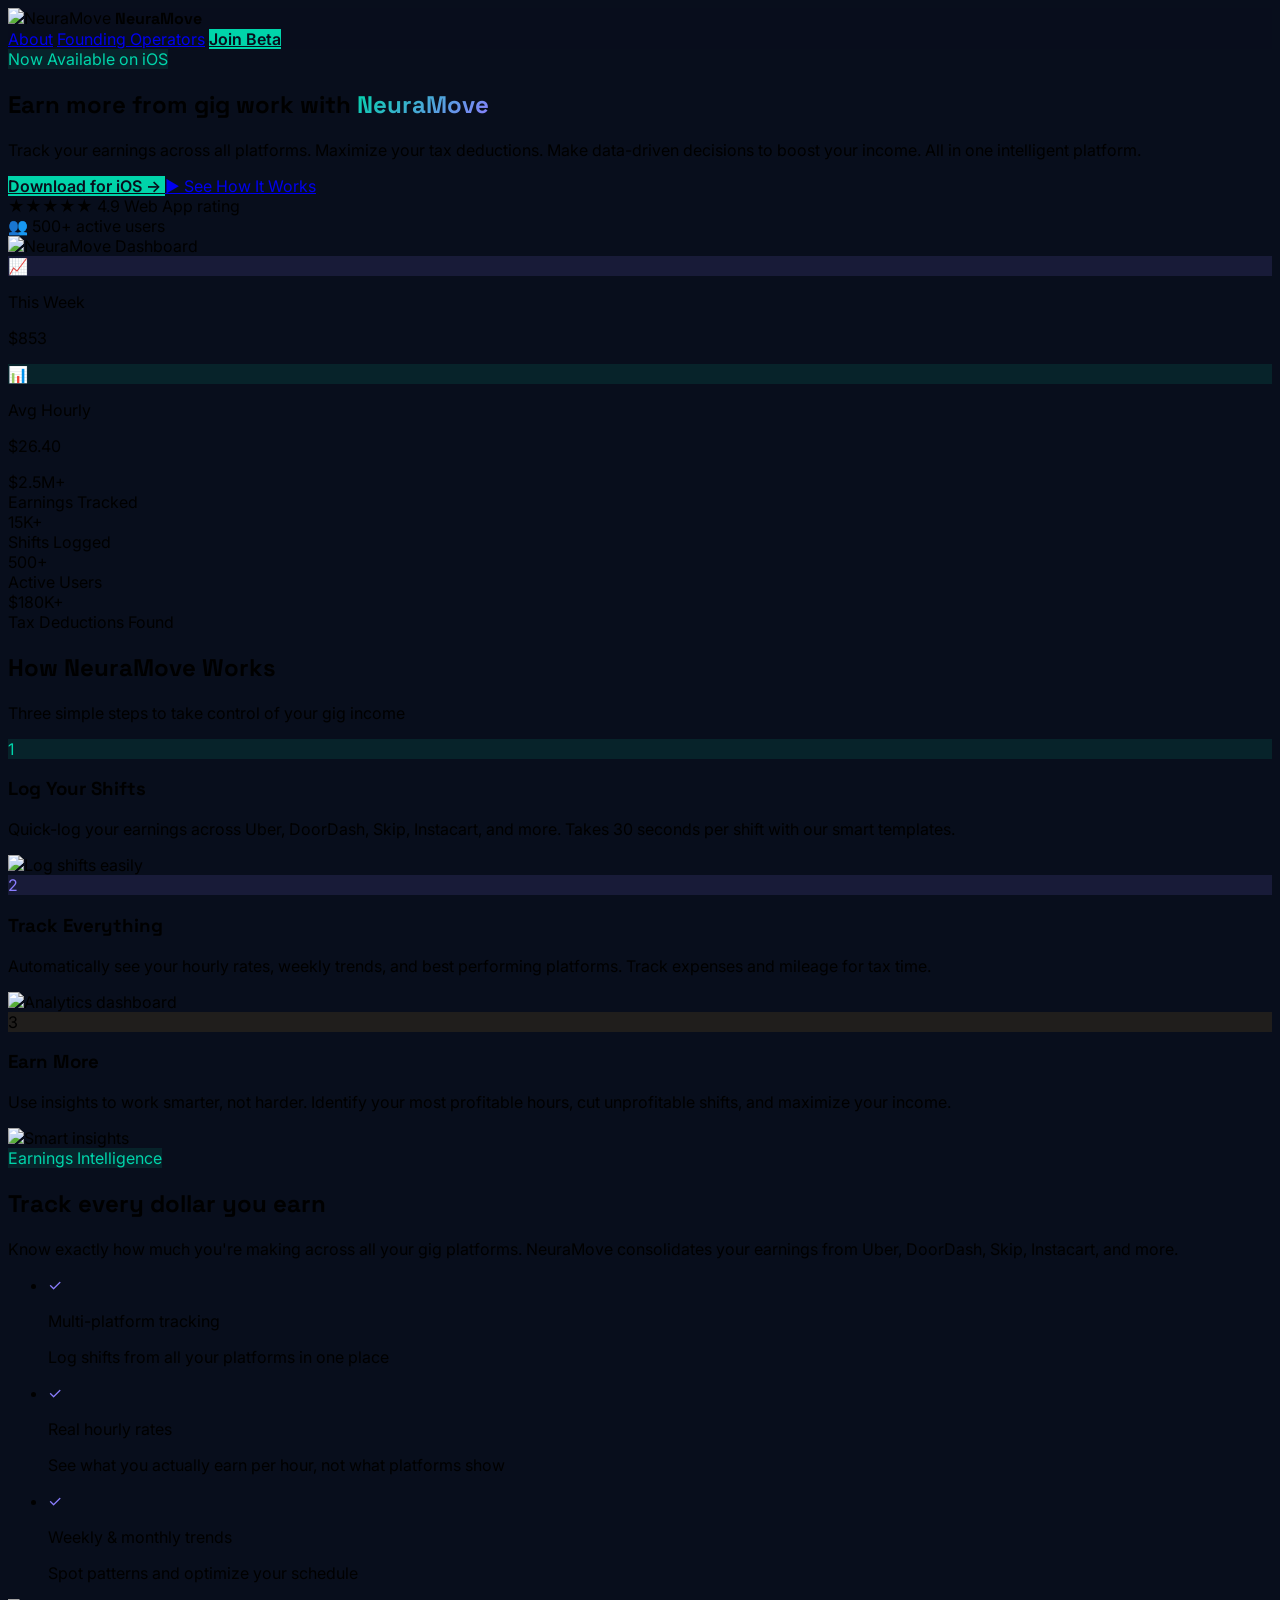
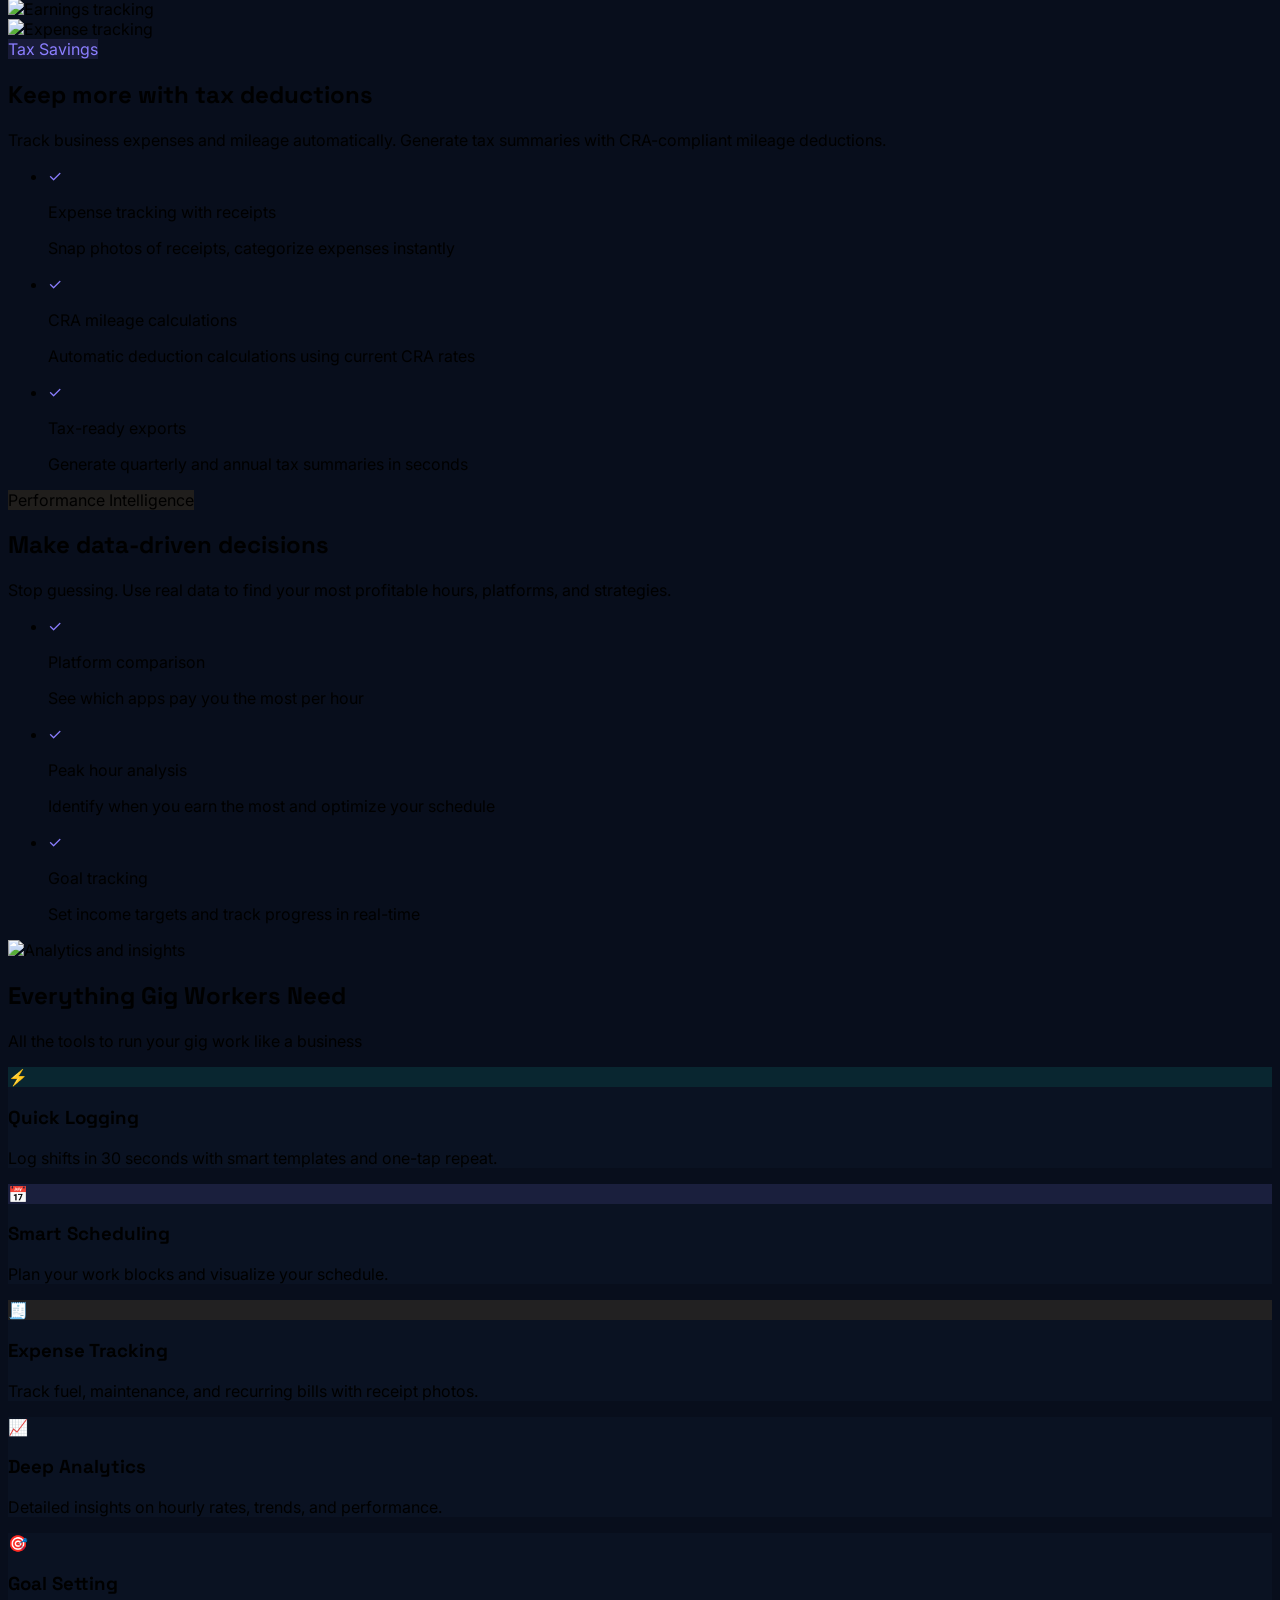
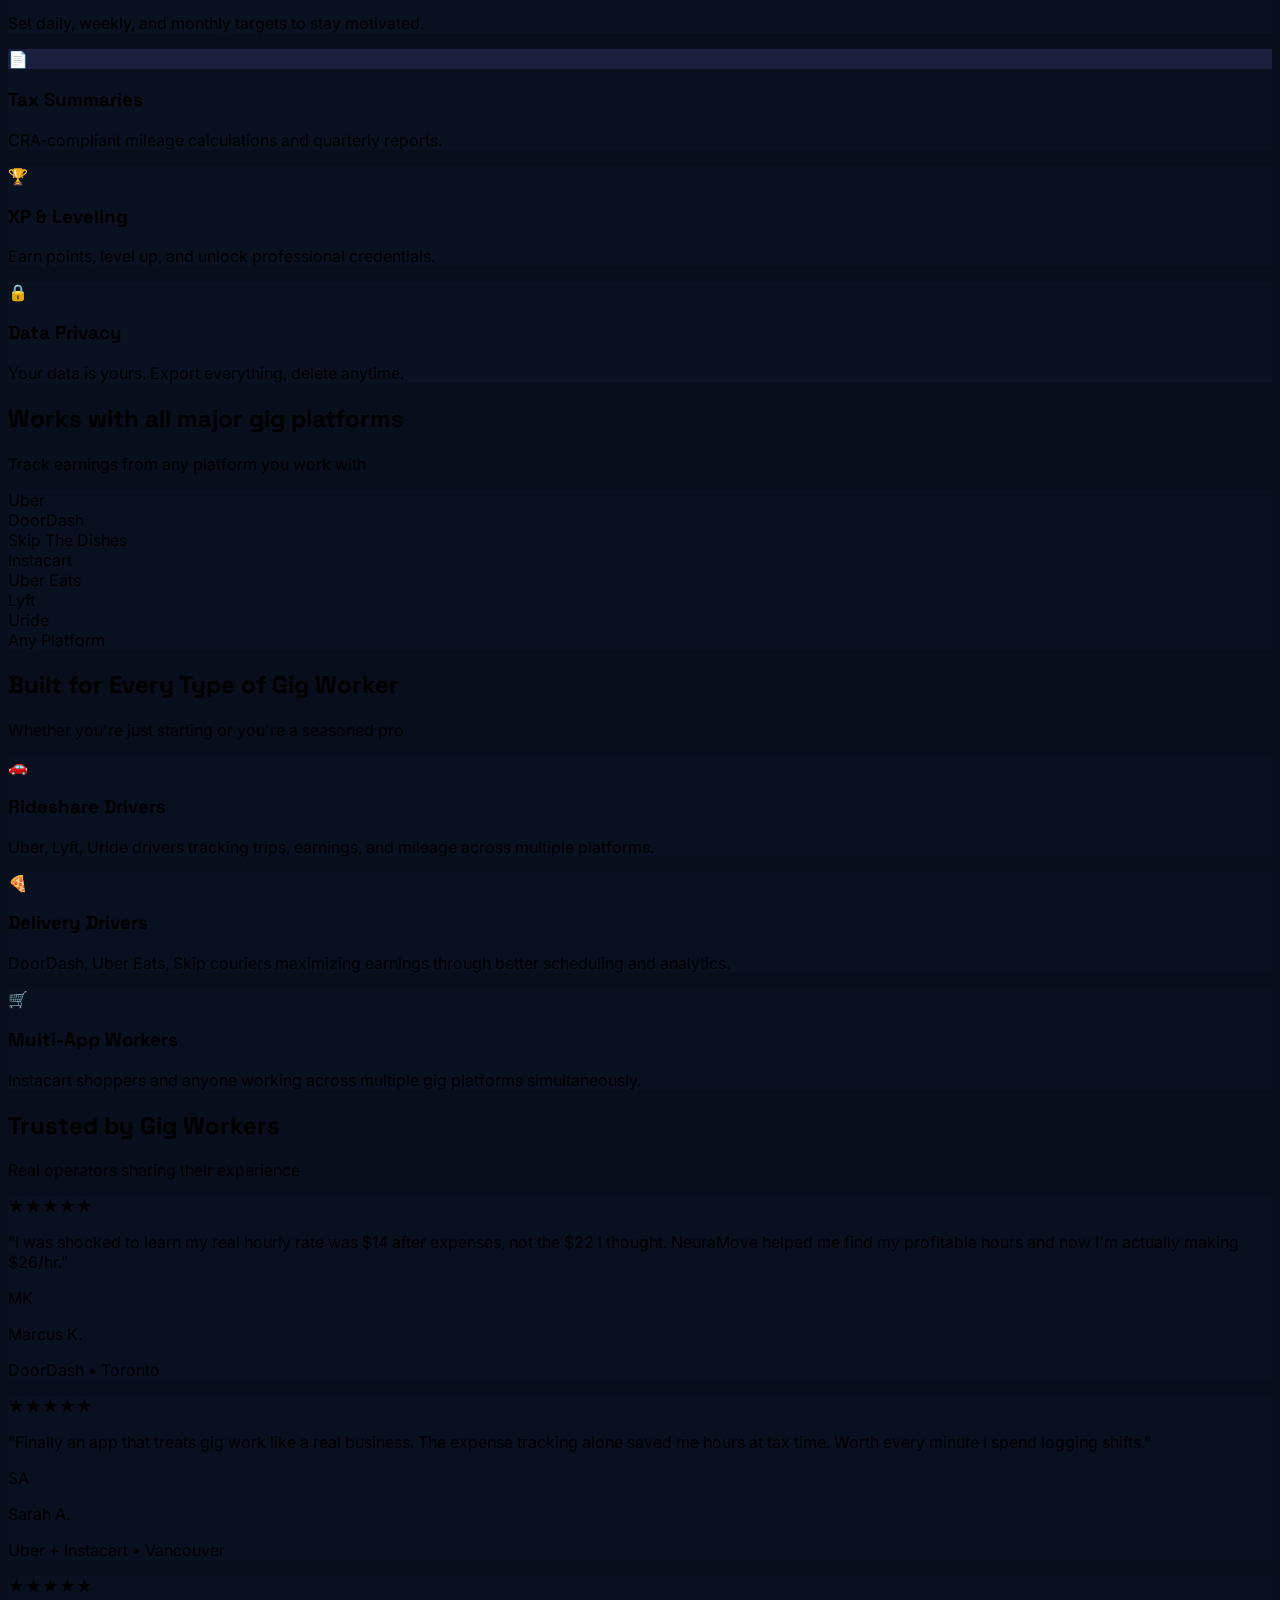
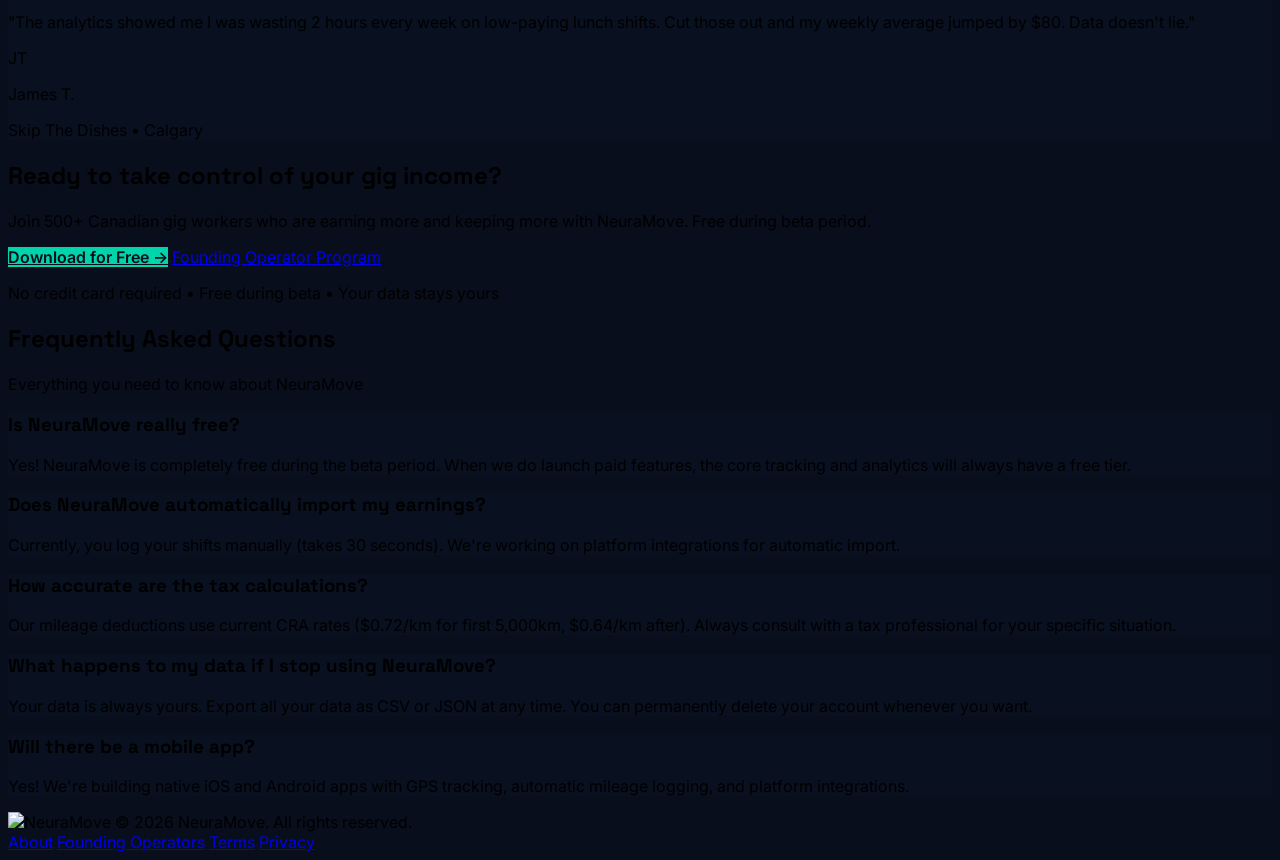
==== commit 264f2d45: "Align website branding with app: teal/violet colors, Space Grotesk font, navy background" ====
--- a/index.html
+++ b/index.html
@@ -4,27 +4,51 @@
   <meta charset="UTF-8" />
   <meta name="viewport" content="width=device-width, initial-scale=1.0" />
   <title>NeuraMove — Earn More from Gig Work</title>
+  <link rel="icon" type="image/png" href="https://dtvoeevhaseb5.cloudfront.net/uploads/mocha-import/a6d9a7d1-933a-4195-aab1-0671215148cf/a3bfdccc-a1b1-415f-8709-8040201e4493.png" />
   <meta name="description" content="Track earnings across all platforms. Maximize tax deductions. Make data-driven decisions to boost your income." />
   <script src="https://cdn.tailwindcss.com"></script>
-  <script>
-    tailwind.config = {
-      theme: {
-        extend: {
-          colors: {
-            primary: '#4f46e5',
-            secondary: '#10b981',
-          }
-        }
-      }
-    }
-  </script>
   <link rel="preconnect" href="https://fonts.googleapis.com" />
-  <link href="https://fonts.googleapis.com/css2?family=Inter:wght@400;500;600;700;800&display=swap" rel="stylesheet" />
+  <link href="https://fonts.googleapis.com/css2?family=Space+Grotesk:wght@500;600;700&family=Inter:wght@400;500;600;700;800&display=swap" rel="stylesheet" />
   <style>
-    body { font-family: 'Inter', sans-serif; }
-    .gradient-text { background: linear-gradient(to right, #4f46e5, #10b981); -webkit-background-clip: text; -webkit-text-fill-color: transparent; background-clip: text; }
+    body { font-family: 'Inter', sans-serif; background: #080E1C; }
+    h1,h2,h3,h4,h5,h6 { font-family: 'Space Grotesk', sans-serif; }
+    nav span { font-family: 'Space Grotesk', sans-serif; font-weight: 700; }
+    .gradient-text { background: linear-gradient(135deg, #00D4AA, #8B7EFF); -webkit-background-clip: text; -webkit-text-fill-color: transparent; background-clip: text; }
     .card-hover { transition: background 0.2s; }
-    .card-hover:hover { background: rgba(30,41,59,0.75); }
+    .card-hover:hover { background: rgba(13,22,40,0.75); }
+    /* Backgrounds */
+    .bg-slate-950 { background-color: #080E1C !important; }
+    .bg-slate-900 { background-color: #0D1628 !important; }
+    .bg-slate-800 { background-color: #111E32 !important; }
+    .bg-slate-900\/80 { background-color: rgba(8,14,28,0.90) !important; }
+    .bg-slate-800\/50 { background-color: rgba(13,22,40,0.50) !important; }
+    .bg-slate-800\/30 { background-color: rgba(13,22,40,0.30) !important; }
+    .bg-slate-800\/40 { background-color: rgba(13,22,40,0.40) !important; }
+    .bg-slate-900\/50 { background-color: rgba(8,14,28,0.50) !important; }
+    /* Teal replaces indigo */
+    .bg-indigo-600 { background-color: #00D4AA !important; color: #080E1C !important; font-weight: 600; }
+    .hover\:bg-indigo-700:hover { background-color: #00EFC0 !important; color: #080E1C !important; }
+    .text-indigo-400, .text-indigo-500 { color: #00D4AA !important; }
+    .bg-indigo-500\/10 { background-color: rgba(0,212,170,0.10) !important; }
+    .bg-indigo-500\/20 { background-color: rgba(0,212,170,0.15) !important; }
+    .border-indigo-500\/20 { border-color: rgba(0,212,170,0.20) !important; }
+    .border-indigo-500\/30 { border-color: rgba(0,212,170,0.30) !important; }
+    .focus\:border-indigo-500:focus { border-color: #00D4AA !important; }
+    .accent-indigo-500 { accent-color: #00D4AA !important; }
+    /* Violet replaces emerald */
+    .text-emerald-400, .text-emerald-500 { color: #8B7EFF !important; }
+    .bg-emerald-500\/10 { background-color: rgba(139,126,255,0.12) !important; }
+    .bg-emerald-500\/5 { background-color: rgba(139,126,255,0.05) !important; }
+    .border-emerald-500\/20 { border-color: rgba(139,126,255,0.20) !important; }
+    .border-emerald-500\/30 { border-color: rgba(139,126,255,0.30) !important; }
+    /* Borders */
+    .border-slate-800 { border-color: rgba(255,255,255,0.07) !important; }
+    .border-slate-700 { border-color: rgba(255,255,255,0.10) !important; }
+    /* Amber stays as-is */
+    .bg-amber-500\/10 { background-color: rgba(245,166,35,0.10) !important; }
+    .border-amber-500\/20 { border-color: rgba(245,166,35,0.20) !important; }
+    /* Teal border on emerald-linked badges */
+    .border-emerald-500 { border-color: #8B7EFF !important; }
   </style>
 </head>
 <body class="bg-slate-950 text-white">
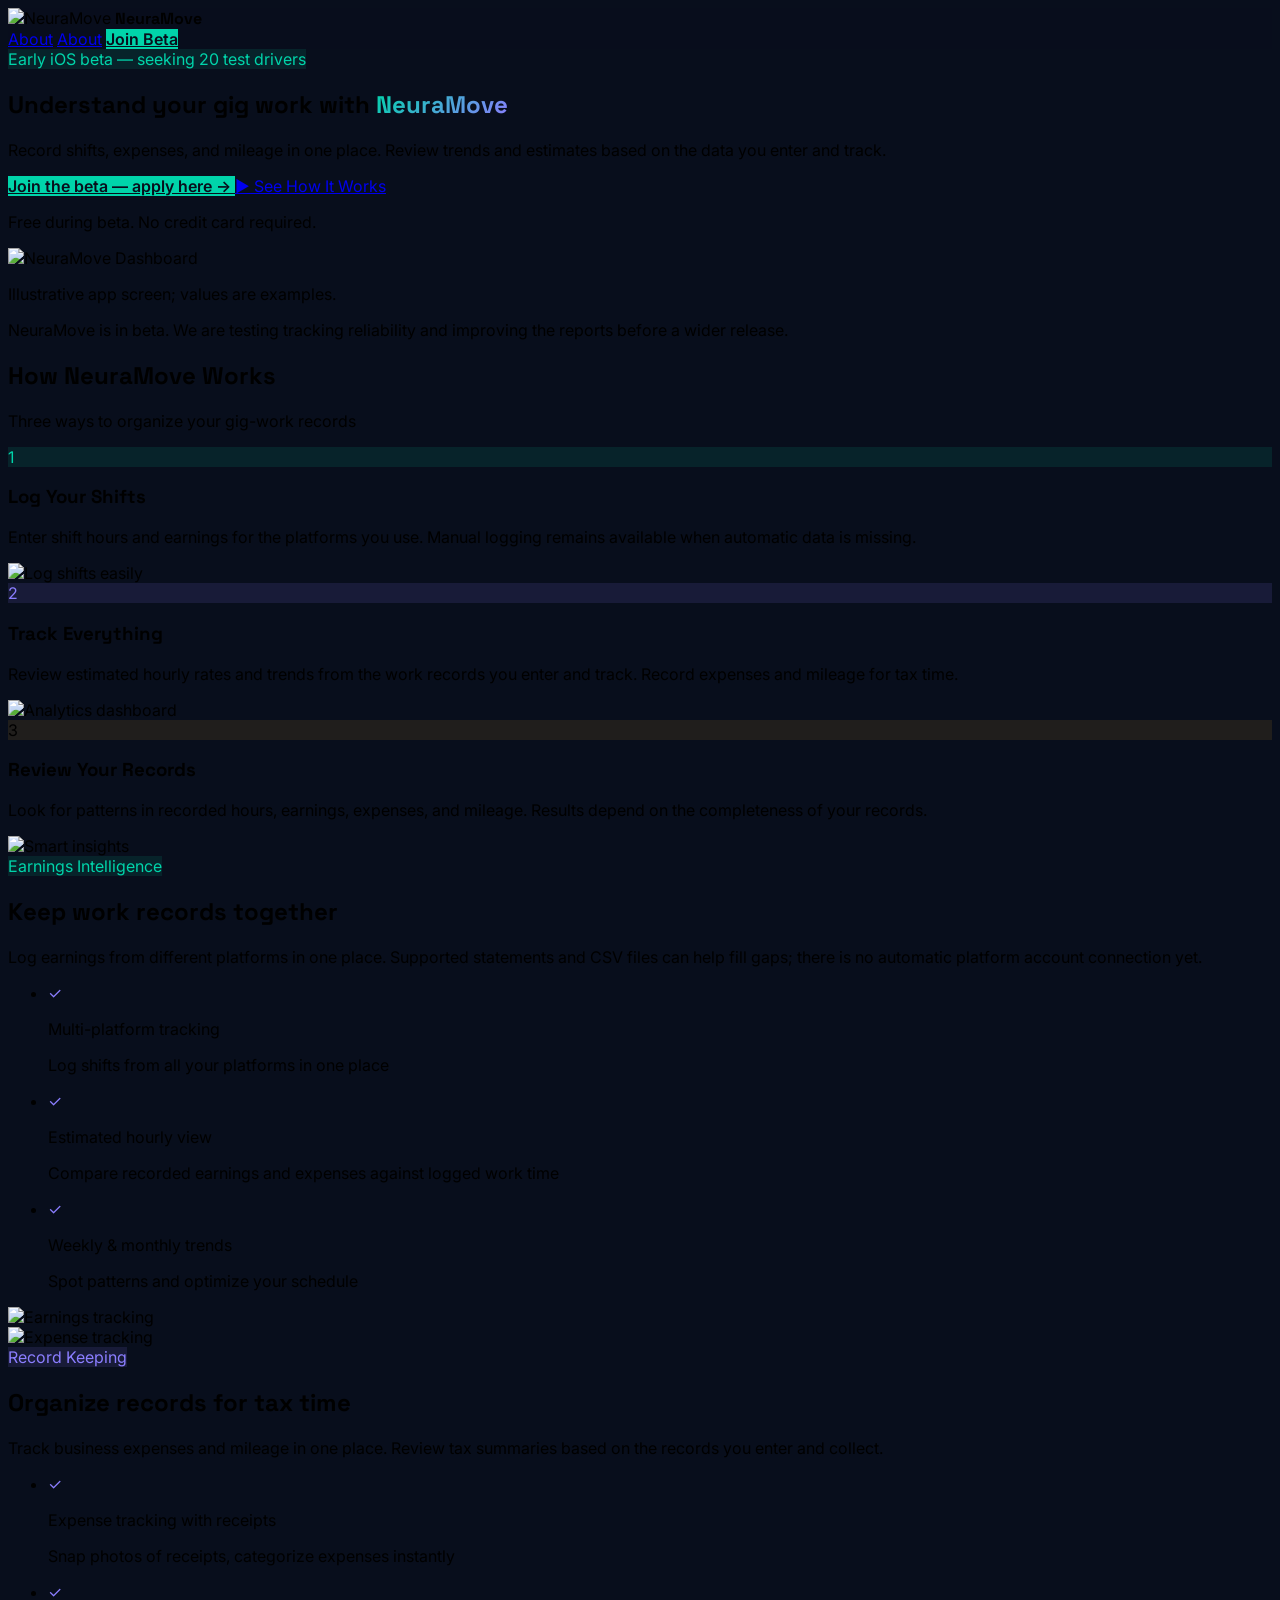
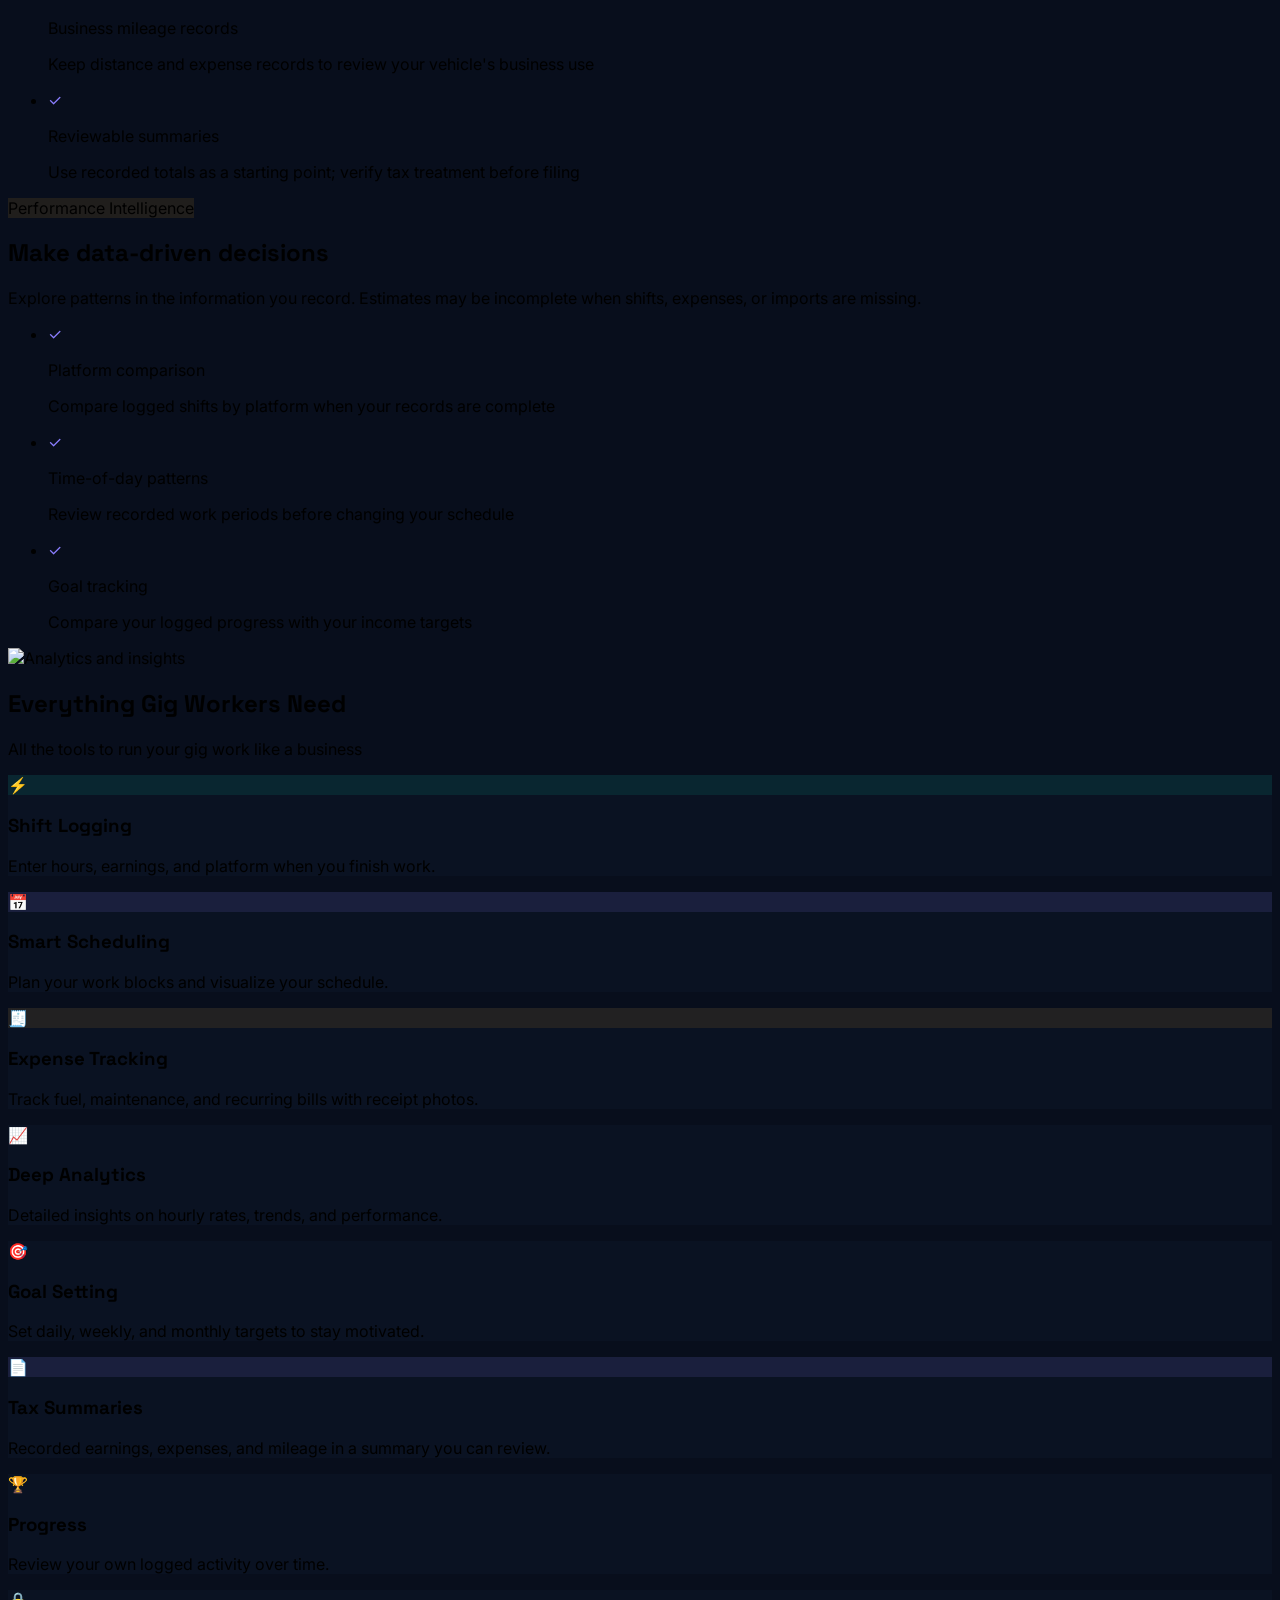
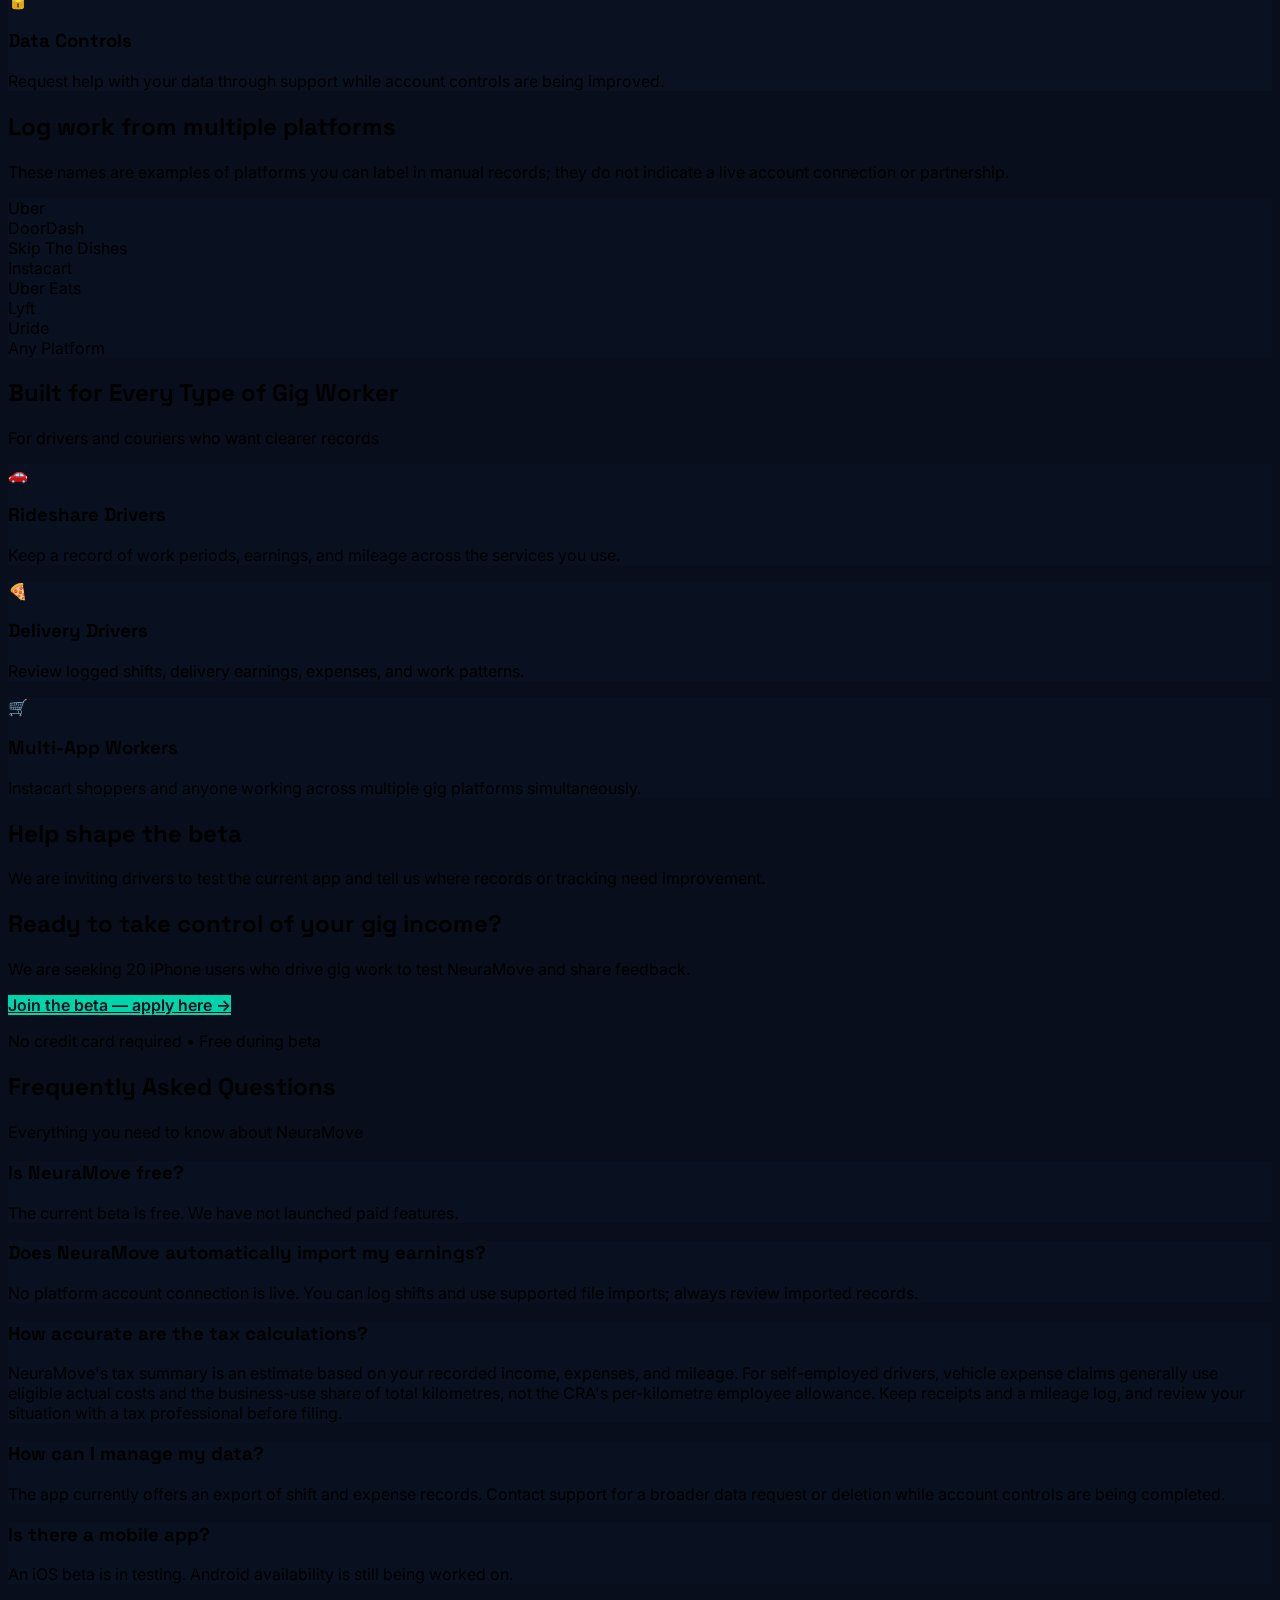
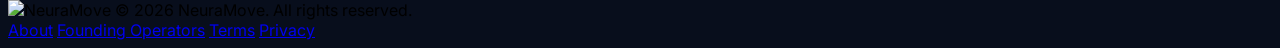
==== commit 6c6e8d10: "Correct beta claims and link driver intake form" ====
--- a/index.html
+++ b/index.html
@@ -3,9 +3,9 @@
 <head>
   <meta charset="UTF-8" />
   <meta name="viewport" content="width=device-width, initial-scale=1.0" />
-  <title>NeuraMove — Earn More from Gig Work</title>
+  <title>NeuraMove — Gig Work Records and Insights</title>
   <link rel="icon" type="image/png" href="https://dtvoeevhaseb5.cloudfront.net/uploads/mocha-import/a6d9a7d1-933a-4195-aab1-0671215148cf/a3bfdccc-a1b1-415f-8709-8040201e4493.png" />
-  <meta name="description" content="Track earnings across all platforms. Maximize tax deductions. Make data-driven decisions to boost your income." />
+  <meta name="description" content="Record gig-work shifts, expenses, and mileage in one place. Review estimates based on the information you provide." />
   <script src="https://cdn.tailwindcss.com"></script>
   <link rel="preconnect" href="https://fonts.googleapis.com" />
   <link href="https://fonts.googleapis.com/css2?family=Space+Grotesk:wght@500;600;700&family=Inter:wght@400;500;600;700;800&display=swap" rel="stylesheet" />
@@ -63,7 +63,7 @@
         </div>
         <div class="flex items-center gap-6">
           <a href="about.html" class="text-slate-300 hover:text-white transition-colors font-medium hidden sm:block">About</a>
-          <a href="founding-operator-program.html" class="text-slate-300 hover:text-white transition-colors font-medium hidden sm:block">Founding Operators</a>
+          <a href="about.html" class="text-slate-300 hover:text-white transition-colors font-medium hidden sm:block">About</a>
           <a href="ios-waitlist.html" class="bg-indigo-600 hover:bg-indigo-700 text-white font-semibold px-4 py-2 rounded-lg transition-colors">Join Beta</a>
         </div>
       </div>
@@ -75,65 +75,34 @@
     <div class="max-w-7xl mx-auto">
       <div class="grid lg:grid-cols-2 gap-12 items-center">
         <div class="text-center lg:text-left">
-          <span class="inline-block px-4 py-1.5 rounded-full bg-indigo-500/10 text-indigo-400 text-sm font-medium border border-indigo-500/20 mb-6">Now Available on iOS</span>
+          <span class="inline-block px-4 py-1.5 rounded-full bg-indigo-500/10 text-indigo-400 text-sm font-medium border border-indigo-500/20 mb-6">Early iOS beta — seeking 20 test drivers</span>
           <h1 class="text-5xl sm:text-6xl lg:text-7xl font-bold text-white mb-6 leading-tight">
-            Earn more from gig work with <span class="gradient-text">NeuraMove</span>
+            Understand your gig work with <span class="gradient-text">NeuraMove</span>
           </h1>
-          <p class="text-xl text-slate-300 mb-8 leading-relaxed">Track your earnings across all platforms. Maximize your tax deductions. Make data-driven decisions to boost your income. All in one intelligent platform.</p>
+          <p class="text-xl text-slate-300 mb-8 leading-relaxed">Record shifts, expenses, and mileage in one place. Review trends and estimates based on the data you enter and track.</p>
           <div class="flex flex-col sm:flex-row gap-4 justify-center lg:justify-start mb-8">
-            <a href="ios-waitlist.html" class="inline-flex items-center justify-center gap-2 bg-indigo-600 hover:bg-indigo-700 text-white font-semibold px-8 py-4 rounded-lg text-lg transition-colors">
-              Download for iOS <span>→</span>
+            <a href="https://docs.google.com/forms/d/e/1FAIpQLSdTKVXlsVni_qiqCwJmN641WQVE-rnu2V-TO7sWfkDx0zwVoQ/viewform" class="inline-flex items-center justify-center gap-2 bg-indigo-600 hover:bg-indigo-700 text-white font-semibold px-8 py-4 rounded-lg text-lg transition-colors">
+              Join the beta — apply here <span>→</span>
             </a>
             <a href="#how-it-works" class="inline-flex items-center justify-center gap-2 border border-slate-700 hover:bg-slate-800 text-white font-semibold px-8 py-4 rounded-lg text-lg transition-colors">
               ▶ See How It Works
             </a>
           </div>
-          <div class="flex flex-wrap gap-6 justify-center lg:justify-start items-center">
-            <div class="flex items-center gap-2">
-              <span class="text-amber-400">★★★★★</span>
-              <span class="text-sm text-slate-400">4.9 Web App rating</span>
-            </div>
-            <div class="flex items-center gap-2 text-sm text-slate-400">
-              <span>👥</span> 500+ active users
-            </div>
-          </div>
+          <p class="text-sm text-slate-400">Free during beta. No credit card required.</p>
         </div>
 
         <div class="relative">
           <div class="relative mx-auto max-w-sm">
             <img src="https://dtvoeevhaseb5.cloudfront.net/uploads/mocha-import/a6d9a7d1-933a-4195-aab1-0671215148cf/1dff96ac-6133-4d38-8168-a47a81149416.png" alt="NeuraMove Dashboard" class="rounded-3xl shadow-2xl border-4 border-slate-800 w-full" />
-            <!-- Floating card left -->
-            <div class="absolute -left-4 top-20 hidden lg:flex items-center gap-3 bg-slate-800/90 backdrop-blur border border-slate-700 rounded-xl shadow-xl p-4">
-              <div class="h-10 w-10 rounded-lg bg-emerald-500/10 flex items-center justify-center text-emerald-400 text-xl">📈</div>
-              <div>
-                <p class="text-xs text-slate-400">This Week</p>
-                <p class="text-lg font-bold text-white">$853</p>
-              </div>
-            </div>
-            <!-- Floating card right -->
-            <div class="absolute -right-4 bottom-32 hidden lg:flex items-center gap-3 bg-slate-800/90 backdrop-blur border border-slate-700 rounded-xl shadow-xl p-4">
-              <div class="h-10 w-10 rounded-lg bg-indigo-500/10 flex items-center justify-center text-indigo-400 text-xl">📊</div>
-              <div>
-                <p class="text-xs text-slate-400">Avg Hourly</p>
-                <p class="text-lg font-bold text-white">$26.40</p>
-              </div>
-            </div>
-          </div>
-        </div>
-      </div>
-    </div>
-  </section>
-
-  <!-- METRICS BAR -->
-  <section class="py-12 px-4 bg-slate-900/30 border-y border-slate-800">
-    <div class="max-w-6xl mx-auto">
-      <div class="grid grid-cols-2 md:grid-cols-4 gap-8 text-center">
-        <div><div class="text-4xl font-bold text-white mb-2">$2.5M+</div><div class="text-sm text-slate-400">Earnings Tracked</div></div>
-        <div><div class="text-4xl font-bold text-white mb-2">15K+</div><div class="text-sm text-slate-400">Shifts Logged</div></div>
-        <div><div class="text-4xl font-bold text-white mb-2">500+</div><div class="text-sm text-slate-400">Active Users</div></div>
-        <div><div class="text-4xl font-bold text-white mb-2">$180K+</div><div class="text-sm text-slate-400">Tax Deductions Found</div></div>
-      </div>
-    </div>
+            <p class="text-center text-sm text-slate-400 mt-3">Illustrative app screen; values are examples.</p>
+          </div>
+        </div>
+      </div>
+    </div>
+  </section>
+
+  <section class="py-10 px-4 bg-slate-900/30 border-y border-slate-800 text-center">
+    <p class="max-w-3xl mx-auto text-slate-300">NeuraMove is in beta. We are testing tracking reliability and improving the reports before a wider release.</p>
   </section>
 
   <!-- HOW IT WORKS -->
@@ -141,7 +110,7 @@
     <div class="max-w-7xl mx-auto">
       <div class="text-center mb-16">
         <h2 class="text-4xl font-bold text-white mb-4">How NeuraMove Works</h2>
-        <p class="text-xl text-slate-400">Three simple steps to take control of your gig income</p>
+        <p class="text-xl text-slate-400">Three ways to organize your gig-work records</p>
       </div>
       <div class="grid md:grid-cols-3 gap-8">
         <div class="text-center">
@@ -149,7 +118,7 @@
             <span class="text-2xl font-bold text-indigo-400">1</span>
           </div>
           <h3 class="text-2xl font-semibold text-white mb-4">Log Your Shifts</h3>
-          <p class="text-slate-400 mb-6">Quick-log your earnings across Uber, DoorDash, Skip, Instacart, and more. Takes 30 seconds per shift with our smart templates.</p>
+          <p class="text-slate-400 mb-6">Enter shift hours and earnings for the platforms you use. Manual logging remains available when automatic data is missing.</p>
           <img src="https://dtvoeevhaseb5.cloudfront.net/uploads/mocha-import/a6d9a7d1-933a-4195-aab1-0671215148cf/1dff96ac-6133-4d38-8168-a47a81149416.png" alt="Log shifts easily" class="rounded-2xl shadow-xl border-2 border-slate-800 mx-auto max-w-xs w-full" />
         </div>
         <div class="text-center">
@@ -157,15 +126,15 @@
             <span class="text-2xl font-bold text-emerald-400">2</span>
           </div>
           <h3 class="text-2xl font-semibold text-white mb-4">Track Everything</h3>
-          <p class="text-slate-400 mb-6">Automatically see your hourly rates, weekly trends, and best performing platforms. Track expenses and mileage for tax time.</p>
+          <p class="text-slate-400 mb-6">Review estimated hourly rates and trends from the work records you enter and track. Record expenses and mileage for tax time.</p>
           <img src="https://dtvoeevhaseb5.cloudfront.net/uploads/mocha-import/a6d9a7d1-933a-4195-aab1-0671215148cf/de78f996-fa57-47f0-bf21-be199b3d8029.png" alt="Analytics dashboard" class="rounded-2xl shadow-xl border-2 border-slate-800 mx-auto max-w-xs w-full" />
         </div>
         <div class="text-center">
           <div class="inline-flex items-center justify-center w-16 h-16 rounded-full bg-amber-500/10 border-2 border-amber-500 mb-6">
             <span class="text-2xl font-bold text-amber-400">3</span>
           </div>
-          <h3 class="text-2xl font-semibold text-white mb-4">Earn More</h3>
-          <p class="text-slate-400 mb-6">Use insights to work smarter, not harder. Identify your most profitable hours, cut unprofitable shifts, and maximize your income.</p>
+          <h3 class="text-2xl font-semibold text-white mb-4">Review Your Records</h3>
+          <p class="text-slate-400 mb-6">Look for patterns in recorded hours, earnings, expenses, and mileage. Results depend on the completeness of your records.</p>
           <img src="https://dtvoeevhaseb5.cloudfront.net/uploads/mocha-import/a6d9a7d1-933a-4195-aab1-0671215148cf/1becc2d7-c042-4846-8815-0273a1d629ac.png" alt="Smart insights" class="rounded-2xl shadow-xl border-2 border-slate-800 mx-auto max-w-xs w-full" />
         </div>
       </div>
@@ -179,11 +148,11 @@
       <div class="grid lg:grid-cols-2 gap-12 items-center mb-24">
         <div>
           <span class="inline-block px-3 py-1 rounded-full bg-indigo-500/10 text-indigo-400 text-sm font-medium mb-4">Earnings Intelligence</span>
-          <h2 class="text-4xl font-bold text-white mb-6">Track every dollar you earn</h2>
-          <p class="text-xl text-slate-300 mb-6">Know exactly how much you're making across all your gig platforms. NeuraMove consolidates your earnings from Uber, DoorDash, Skip, Instacart, and more.</p>
+          <h2 class="text-4xl font-bold text-white mb-6">Keep work records together</h2>
+          <p class="text-xl text-slate-300 mb-6">Log earnings from different platforms in one place. Supported statements and CSV files can help fill gaps; there is no automatic platform account connection yet.</p>
           <ul class="space-y-4">
             <li class="flex items-start gap-3"><span class="text-emerald-400 text-xl mt-0.5">✓</span><div><p class="text-white font-medium">Multi-platform tracking</p><p class="text-slate-400">Log shifts from all your platforms in one place</p></div></li>
-            <li class="flex items-start gap-3"><span class="text-emerald-400 text-xl mt-0.5">✓</span><div><p class="text-white font-medium">Real hourly rates</p><p class="text-slate-400">See what you actually earn per hour, not what platforms show</p></div></li>
+            <li class="flex items-start gap-3"><span class="text-emerald-400 text-xl mt-0.5">✓</span><div><p class="text-white font-medium">Estimated hourly view</p><p class="text-slate-400">Compare recorded earnings and expenses against logged work time</p></div></li>
             <li class="flex items-start gap-3"><span class="text-emerald-400 text-xl mt-0.5">✓</span><div><p class="text-white font-medium">Weekly & monthly trends</p><p class="text-slate-400">Spot patterns and optimize your schedule</p></div></li>
           </ul>
         </div>
@@ -198,13 +167,13 @@
           <img src="https://dtvoeevhaseb5.cloudfront.net/uploads/mocha-import/a6d9a7d1-933a-4195-aab1-0671215148cf/87b9b0d9-01c3-4d8a-b7f9-b2bbd5bbfc5d.png" alt="Expense tracking" class="rounded-2xl shadow-2xl border-2 border-slate-800 w-full" />
         </div>
         <div class="order-1 lg:order-2">
-          <span class="inline-block px-3 py-1 rounded-full bg-emerald-500/10 text-emerald-400 text-sm font-medium mb-4">Tax Savings</span>
-          <h2 class="text-4xl font-bold text-white mb-6">Keep more with tax deductions</h2>
-          <p class="text-xl text-slate-300 mb-6">Track business expenses and mileage automatically. Generate tax summaries with CRA-compliant mileage deductions.</p>
+          <span class="inline-block px-3 py-1 rounded-full bg-emerald-500/10 text-emerald-400 text-sm font-medium mb-4">Record Keeping</span>
+          <h2 class="text-4xl font-bold text-white mb-6">Organize records for tax time</h2>
+          <p class="text-xl text-slate-300 mb-6">Track business expenses and mileage in one place. Review tax summaries based on the records you enter and collect.</p>
           <ul class="space-y-4">
             <li class="flex items-start gap-3"><span class="text-emerald-400 text-xl mt-0.5">✓</span><div><p class="text-white font-medium">Expense tracking with receipts</p><p class="text-slate-400">Snap photos of receipts, categorize expenses instantly</p></div></li>
-            <li class="flex items-start gap-3"><span class="text-emerald-400 text-xl mt-0.5">✓</span><div><p class="text-white font-medium">CRA mileage calculations</p><p class="text-slate-400">Automatic deduction calculations using current CRA rates</p></div></li>
-            <li class="flex items-start gap-3"><span class="text-emerald-400 text-xl mt-0.5">✓</span><div><p class="text-white font-medium">Tax-ready exports</p><p class="text-slate-400">Generate quarterly and annual tax summaries in seconds</p></div></li>
+            <li class="flex items-start gap-3"><span class="text-emerald-400 text-xl mt-0.5">✓</span><div><p class="text-white font-medium">Business mileage records</p><p class="text-slate-400">Keep distance and expense records to review your vehicle's business use</p></div></li>
+            <li class="flex items-start gap-3"><span class="text-emerald-400 text-xl mt-0.5">✓</span><div><p class="text-white font-medium">Reviewable summaries</p><p class="text-slate-400">Use recorded totals as a starting point; verify tax treatment before filing</p></div></li>
           </ul>
         </div>
       </div>
@@ -214,11 +183,11 @@
         <div>
           <span class="inline-block px-3 py-1 rounded-full bg-amber-500/10 text-amber-400 text-sm font-medium mb-4">Performance Intelligence</span>
           <h2 class="text-4xl font-bold text-white mb-6">Make data-driven decisions</h2>
-          <p class="text-xl text-slate-300 mb-6">Stop guessing. Use real data to find your most profitable hours, platforms, and strategies.</p>
+          <p class="text-xl text-slate-300 mb-6">Explore patterns in the information you record. Estimates may be incomplete when shifts, expenses, or imports are missing.</p>
           <ul class="space-y-4">
-            <li class="flex items-start gap-3"><span class="text-emerald-400 text-xl mt-0.5">✓</span><div><p class="text-white font-medium">Platform comparison</p><p class="text-slate-400">See which apps pay you the most per hour</p></div></li>
-            <li class="flex items-start gap-3"><span class="text-emerald-400 text-xl mt-0.5">✓</span><div><p class="text-white font-medium">Peak hour analysis</p><p class="text-slate-400">Identify when you earn the most and optimize your schedule</p></div></li>
-            <li class="flex items-start gap-3"><span class="text-emerald-400 text-xl mt-0.5">✓</span><div><p class="text-white font-medium">Goal tracking</p><p class="text-slate-400">Set income targets and track progress in real-time</p></div></li>
+            <li class="flex items-start gap-3"><span class="text-emerald-400 text-xl mt-0.5">✓</span><div><p class="text-white font-medium">Platform comparison</p><p class="text-slate-400">Compare logged shifts by platform when your records are complete</p></div></li>
+            <li class="flex items-start gap-3"><span class="text-emerald-400 text-xl mt-0.5">✓</span><div><p class="text-white font-medium">Time-of-day patterns</p><p class="text-slate-400">Review recorded work periods before changing your schedule</p></div></li>
+            <li class="flex items-start gap-3"><span class="text-emerald-400 text-xl mt-0.5">✓</span><div><p class="text-white font-medium">Goal tracking</p><p class="text-slate-400">Compare your logged progress with your income targets</p></div></li>
           </ul>
         </div>
         <div>
@@ -236,14 +205,14 @@
         <p class="text-xl text-slate-400">All the tools to run your gig work like a business</p>
       </div>
       <div class="grid md:grid-cols-2 lg:grid-cols-4 gap-6">
-        <div class="bg-slate-800/50 border border-slate-700 rounded-xl p-6 card-hover"><div class="h-12 w-12 rounded-lg bg-indigo-500/10 flex items-center justify-center text-2xl mb-4">⚡</div><h3 class="text-lg font-semibold text-white mb-2">Quick Logging</h3><p class="text-slate-400 text-sm">Log shifts in 30 seconds with smart templates and one-tap repeat.</p></div>
+        <div class="bg-slate-800/50 border border-slate-700 rounded-xl p-6 card-hover"><div class="h-12 w-12 rounded-lg bg-indigo-500/10 flex items-center justify-center text-2xl mb-4">⚡</div><h3 class="text-lg font-semibold text-white mb-2">Shift Logging</h3><p class="text-slate-400 text-sm">Enter hours, earnings, and platform when you finish work.</p></div>
         <div class="bg-slate-800/50 border border-slate-700 rounded-xl p-6 card-hover"><div class="h-12 w-12 rounded-lg bg-emerald-500/10 flex items-center justify-center text-2xl mb-4">📅</div><h3 class="text-lg font-semibold text-white mb-2">Smart Scheduling</h3><p class="text-slate-400 text-sm">Plan your work blocks and visualize your schedule.</p></div>
         <div class="bg-slate-800/50 border border-slate-700 rounded-xl p-6 card-hover"><div class="h-12 w-12 rounded-lg bg-amber-500/10 flex items-center justify-center text-2xl mb-4">🧾</div><h3 class="text-lg font-semibold text-white mb-2">Expense Tracking</h3><p class="text-slate-400 text-sm">Track fuel, maintenance, and recurring bills with receipt photos.</p></div>
         <div class="bg-slate-800/50 border border-slate-700 rounded-xl p-6 card-hover"><div class="h-12 w-12 rounded-lg bg-blue-500/10 flex items-center justify-center text-2xl mb-4">📈</div><h3 class="text-lg font-semibold text-white mb-2">Deep Analytics</h3><p class="text-slate-400 text-sm">Detailed insights on hourly rates, trends, and performance.</p></div>
         <div class="bg-slate-800/50 border border-slate-700 rounded-xl p-6 card-hover"><div class="h-12 w-12 rounded-lg bg-purple-500/10 flex items-center justify-center text-2xl mb-4">🎯</div><h3 class="text-lg font-semibold text-white mb-2">Goal Setting</h3><p class="text-slate-400 text-sm">Set daily, weekly, and monthly targets to stay motivated.</p></div>
-        <div class="bg-slate-800/50 border border-slate-700 rounded-xl p-6 card-hover"><div class="h-12 w-12 rounded-lg bg-emerald-500/10 flex items-center justify-center text-2xl mb-4">📄</div><h3 class="text-lg font-semibold text-white mb-2">Tax Summaries</h3><p class="text-slate-400 text-sm">CRA-compliant mileage calculations and quarterly reports.</p></div>
-        <div class="bg-slate-800/50 border border-slate-700 rounded-xl p-6 card-hover"><div class="h-12 w-12 rounded-lg bg-rose-500/10 flex items-center justify-center text-2xl mb-4">🏆</div><h3 class="text-lg font-semibold text-white mb-2">XP & Leveling</h3><p class="text-slate-400 text-sm">Earn points, level up, and unlock professional credentials.</p></div>
-        <div class="bg-slate-800/50 border border-slate-700 rounded-xl p-6 card-hover"><div class="h-12 w-12 rounded-lg bg-cyan-500/10 flex items-center justify-center text-2xl mb-4">🔒</div><h3 class="text-lg font-semibold text-white mb-2">Data Privacy</h3><p class="text-slate-400 text-sm">Your data is yours. Export everything, delete anytime.</p></div>
+        <div class="bg-slate-800/50 border border-slate-700 rounded-xl p-6 card-hover"><div class="h-12 w-12 rounded-lg bg-emerald-500/10 flex items-center justify-center text-2xl mb-4">📄</div><h3 class="text-lg font-semibold text-white mb-2">Tax Summaries</h3><p class="text-slate-400 text-sm">Recorded earnings, expenses, and mileage in a summary you can review.</p></div>
+        <div class="bg-slate-800/50 border border-slate-700 rounded-xl p-6 card-hover"><div class="h-12 w-12 rounded-lg bg-rose-500/10 flex items-center justify-center text-2xl mb-4">🏆</div><h3 class="text-lg font-semibold text-white mb-2">Progress</h3><p class="text-slate-400 text-sm">Review your own logged activity over time.</p></div>
+        <div class="bg-slate-800/50 border border-slate-700 rounded-xl p-6 card-hover"><div class="h-12 w-12 rounded-lg bg-cyan-500/10 flex items-center justify-center text-2xl mb-4">🔒</div><h3 class="text-lg font-semibold text-white mb-2">Data Controls</h3><p class="text-slate-400 text-sm">Request help with your data through support while account controls are being improved.</p></div>
       </div>
     </div>
   </section>
@@ -251,8 +220,8 @@
   <!-- PLATFORMS -->
   <section class="py-16 px-4 bg-slate-900/30">
     <div class="max-w-6xl mx-auto text-center">
-      <h2 class="text-3xl font-bold text-white mb-4">Works with all major gig platforms</h2>
-      <p class="text-lg text-slate-400 mb-12">Track earnings from any platform you work with</p>
+      <h2 class="text-3xl font-bold text-white mb-4">Log work from multiple platforms</h2>
+      <p class="text-lg text-slate-400 mb-12">These names are examples of platforms you can label in manual records; they do not indicate a live account connection or partnership.</p>
       <div class="grid grid-cols-2 md:grid-cols-4 gap-6">
         <div class="p-6 rounded-xl bg-slate-800/30 border border-slate-700/50 font-semibold">Uber</div>
         <div class="p-6 rounded-xl bg-slate-800/30 border border-slate-700/50 font-semibold">DoorDash</div>
@@ -271,18 +240,18 @@
     <div class="max-w-5xl mx-auto">
       <div class="text-center mb-16">
         <h2 class="text-4xl font-bold text-white mb-4">Built for Every Type of Gig Worker</h2>
-        <p class="text-xl text-slate-400">Whether you're just starting or you're a seasoned pro</p>
+        <p class="text-xl text-slate-400">For drivers and couriers who want clearer records</p>
       </div>
       <div class="grid md:grid-cols-3 gap-8">
         <div class="bg-slate-800/30 border border-slate-700/50 rounded-xl p-8 text-center">
           <div class="text-5xl mb-4">🚗</div>
           <h3 class="text-xl font-semibold text-white mb-3">Rideshare Drivers</h3>
-          <p class="text-slate-400">Uber, Lyft, Uride drivers tracking trips, earnings, and mileage across multiple platforms.</p>
+          <p class="text-slate-400">Keep a record of work periods, earnings, and mileage across the services you use.</p>
         </div>
         <div class="bg-slate-800/30 border border-slate-700/50 rounded-xl p-8 text-center">
           <div class="text-5xl mb-4">🍕</div>
           <h3 class="text-xl font-semibold text-white mb-3">Delivery Drivers</h3>
-          <p class="text-slate-400">DoorDash, Uber Eats, Skip couriers maximizing earnings through better scheduling and analytics.</p>
+          <p class="text-slate-400">Review logged shifts, delivery earnings, expenses, and work patterns.</p>
         </div>
         <div class="bg-slate-800/30 border border-slate-700/50 rounded-xl p-8 text-center">
           <div class="text-5xl mb-4">🛒</div>
@@ -293,39 +262,10 @@
     </div>
   </section>
 
-  <!-- TESTIMONIALS -->
-  <section class="py-20 px-4">
-    <div class="max-w-6xl mx-auto">
-      <div class="text-center mb-16">
-        <h2 class="text-4xl font-bold text-white mb-4">Trusted by Gig Workers</h2>
-        <p class="text-xl text-slate-400">Real operators sharing their experience</p>
-      </div>
-      <div class="grid md:grid-cols-3 gap-6">
-        <div class="bg-slate-800/30 border border-slate-700/50 rounded-xl p-6">
-          <div class="text-amber-400 mb-4">★★★★★</div>
-          <p class="text-slate-300 mb-6 leading-relaxed italic">"I was shocked to learn my real hourly rate was $14 after expenses, not the $22 I thought. NeuraMove helped me find my profitable hours and now I'm actually making $26/hr."</p>
-          <div class="flex items-center gap-3">
-            <div class="h-10 w-10 rounded-full bg-gradient-to-br from-blue-500 to-purple-600 flex items-center justify-center text-white font-semibold text-sm">MK</div>
-            <div><p class="font-medium text-white">Marcus K.</p><p class="text-sm text-slate-400">DoorDash • Toronto</p></div>
-          </div>
-        </div>
-        <div class="bg-slate-800/30 border border-slate-700/50 rounded-xl p-6">
-          <div class="text-amber-400 mb-4">★★★★★</div>
-          <p class="text-slate-300 mb-6 leading-relaxed italic">"Finally an app that treats gig work like a real business. The expense tracking alone saved me hours at tax time. Worth every minute I spend logging shifts."</p>
-          <div class="flex items-center gap-3">
-            <div class="h-10 w-10 rounded-full bg-gradient-to-br from-emerald-500 to-teal-600 flex items-center justify-center text-white font-semibold text-sm">SA</div>
-            <div><p class="font-medium text-white">Sarah A.</p><p class="text-sm text-slate-400">Uber + Instacart • Vancouver</p></div>
-          </div>
-        </div>
-        <div class="bg-slate-800/30 border border-slate-700/50 rounded-xl p-6">
-          <div class="text-amber-400 mb-4">★★★★★</div>
-          <p class="text-slate-300 mb-6 leading-relaxed italic">"The analytics showed me I was wasting 2 hours every week on low-paying lunch shifts. Cut those out and my weekly average jumped by $80. Data doesn't lie."</p>
-          <div class="flex items-center gap-3">
-            <div class="h-10 w-10 rounded-full bg-gradient-to-br from-amber-500 to-orange-600 flex items-center justify-center text-white font-semibold text-sm">JT</div>
-            <div><p class="font-medium text-white">James T.</p><p class="text-sm text-slate-400">Skip The Dishes • Calgary</p></div>
-          </div>
-        </div>
-      </div>
+  <section class="py-16 px-4 text-center">
+    <div class="max-w-3xl mx-auto">
+      <h2 class="text-3xl font-bold text-white mb-4">Help shape the beta</h2>
+      <p class="text-slate-400">We are inviting drivers to test the current app and tell us where records or tracking need improvement.</p>
     </div>
   </section>
 
@@ -333,12 +273,11 @@
   <section class="py-20 px-4">
     <div class="max-w-4xl mx-auto text-center">
       <h2 class="text-4xl sm:text-5xl font-bold text-white mb-6">Ready to take control of your gig income?</h2>
-      <p class="text-xl text-slate-300 mb-10">Join 500+ Canadian gig workers who are earning more and keeping more with NeuraMove. Free during beta period.</p>
+      <p class="text-xl text-slate-300 mb-10">We are seeking 20 iPhone users who drive gig work to test NeuraMove and share feedback.</p>
       <div class="flex flex-col sm:flex-row gap-4 justify-center mb-6">
-        <a href="ios-waitlist.html" class="inline-flex items-center justify-center gap-2 bg-indigo-600 hover:bg-indigo-700 text-white font-semibold px-10 py-4 rounded-lg text-lg transition-colors">Download for Free →</a>
-        <a href="founding-operator-program.html" class="inline-flex items-center justify-center gap-2 border border-slate-700 hover:bg-slate-800 text-white font-semibold px-8 py-4 rounded-lg text-lg transition-colors">Founding Operator Program</a>
-      </div>
-      <p class="text-sm text-slate-500">No credit card required • Free during beta • Your data stays yours</p>
+        <a href="https://docs.google.com/forms/d/e/1FAIpQLSdTKVXlsVni_qiqCwJmN641WQVE-rnu2V-TO7sWfkDx0zwVoQ/viewform" class="inline-flex items-center justify-center gap-2 bg-indigo-600 hover:bg-indigo-700 text-white font-semibold px-10 py-4 rounded-lg text-lg transition-colors">Join the beta — apply here →</a>
+      </div>
+      <p class="text-sm text-slate-500">No credit card required • Free during beta</p>
     </div>
   </section>
 
@@ -350,11 +289,11 @@
         <p class="text-xl text-slate-400">Everything you need to know about NeuraMove</p>
       </div>
       <div class="space-y-4">
-        <div class="bg-slate-800/30 border border-slate-700/50 rounded-xl p-6"><h3 class="text-lg font-semibold text-white mb-3">Is NeuraMove really free?</h3><p class="text-slate-400">Yes! NeuraMove is completely free during the beta period. When we do launch paid features, the core tracking and analytics will always have a free tier.</p></div>
-        <div class="bg-slate-800/30 border border-slate-700/50 rounded-xl p-6"><h3 class="text-lg font-semibold text-white mb-3">Does NeuraMove automatically import my earnings?</h3><p class="text-slate-400">Currently, you log your shifts manually (takes 30 seconds). We're working on platform integrations for automatic import.</p></div>
-        <div class="bg-slate-800/30 border border-slate-700/50 rounded-xl p-6"><h3 class="text-lg font-semibold text-white mb-3">How accurate are the tax calculations?</h3><p class="text-slate-400">Our mileage deductions use current CRA rates ($0.72/km for first 5,000km, $0.64/km after). Always consult with a tax professional for your specific situation.</p></div>
-        <div class="bg-slate-800/30 border border-slate-700/50 rounded-xl p-6"><h3 class="text-lg font-semibold text-white mb-3">What happens to my data if I stop using NeuraMove?</h3><p class="text-slate-400">Your data is always yours. Export all your data as CSV or JSON at any time. You can permanently delete your account whenever you want.</p></div>
-        <div class="bg-slate-800/30 border border-slate-700/50 rounded-xl p-6"><h3 class="text-lg font-semibold text-white mb-3">Will there be a mobile app?</h3><p class="text-slate-400">Yes! We're building native iOS and Android apps with GPS tracking, automatic mileage logging, and platform integrations.</p></div>
+        <div class="bg-slate-800/30 border border-slate-700/50 rounded-xl p-6"><h3 class="text-lg font-semibold text-white mb-3">Is NeuraMove free?</h3><p class="text-slate-400">The current beta is free. We have not launched paid features.</p></div>
+        <div class="bg-slate-800/30 border border-slate-700/50 rounded-xl p-6"><h3 class="text-lg font-semibold text-white mb-3">Does NeuraMove automatically import my earnings?</h3><p class="text-slate-400">No platform account connection is live. You can log shifts and use supported file imports; always review imported records.</p></div>
+        <div class="bg-slate-800/30 border border-slate-700/50 rounded-xl p-6"><h3 class="text-lg font-semibold text-white mb-3">How accurate are the tax calculations?</h3><p class="text-slate-400">NeuraMove's tax summary is an estimate based on your recorded income, expenses, and mileage. For self-employed drivers, vehicle expense claims generally use eligible actual costs and the business-use share of total kilometres, not the CRA's per-kilometre employee allowance. Keep receipts and a mileage log, and review your situation with a tax professional before filing.</p></div>
+        <div class="bg-slate-800/30 border border-slate-700/50 rounded-xl p-6"><h3 class="text-lg font-semibold text-white mb-3">How can I manage my data?</h3><p class="text-slate-400">The app currently offers an export of shift and expense records. Contact support for a broader data request or deletion while account controls are being completed.</p></div>
+        <div class="bg-slate-800/30 border border-slate-700/50 rounded-xl p-6"><h3 class="text-lg font-semibold text-white mb-3">Is there a mobile app?</h3><p class="text-slate-400">An iOS beta is in testing. Android availability is still being worked on.</p></div>
       </div>
     </div>
   </section>
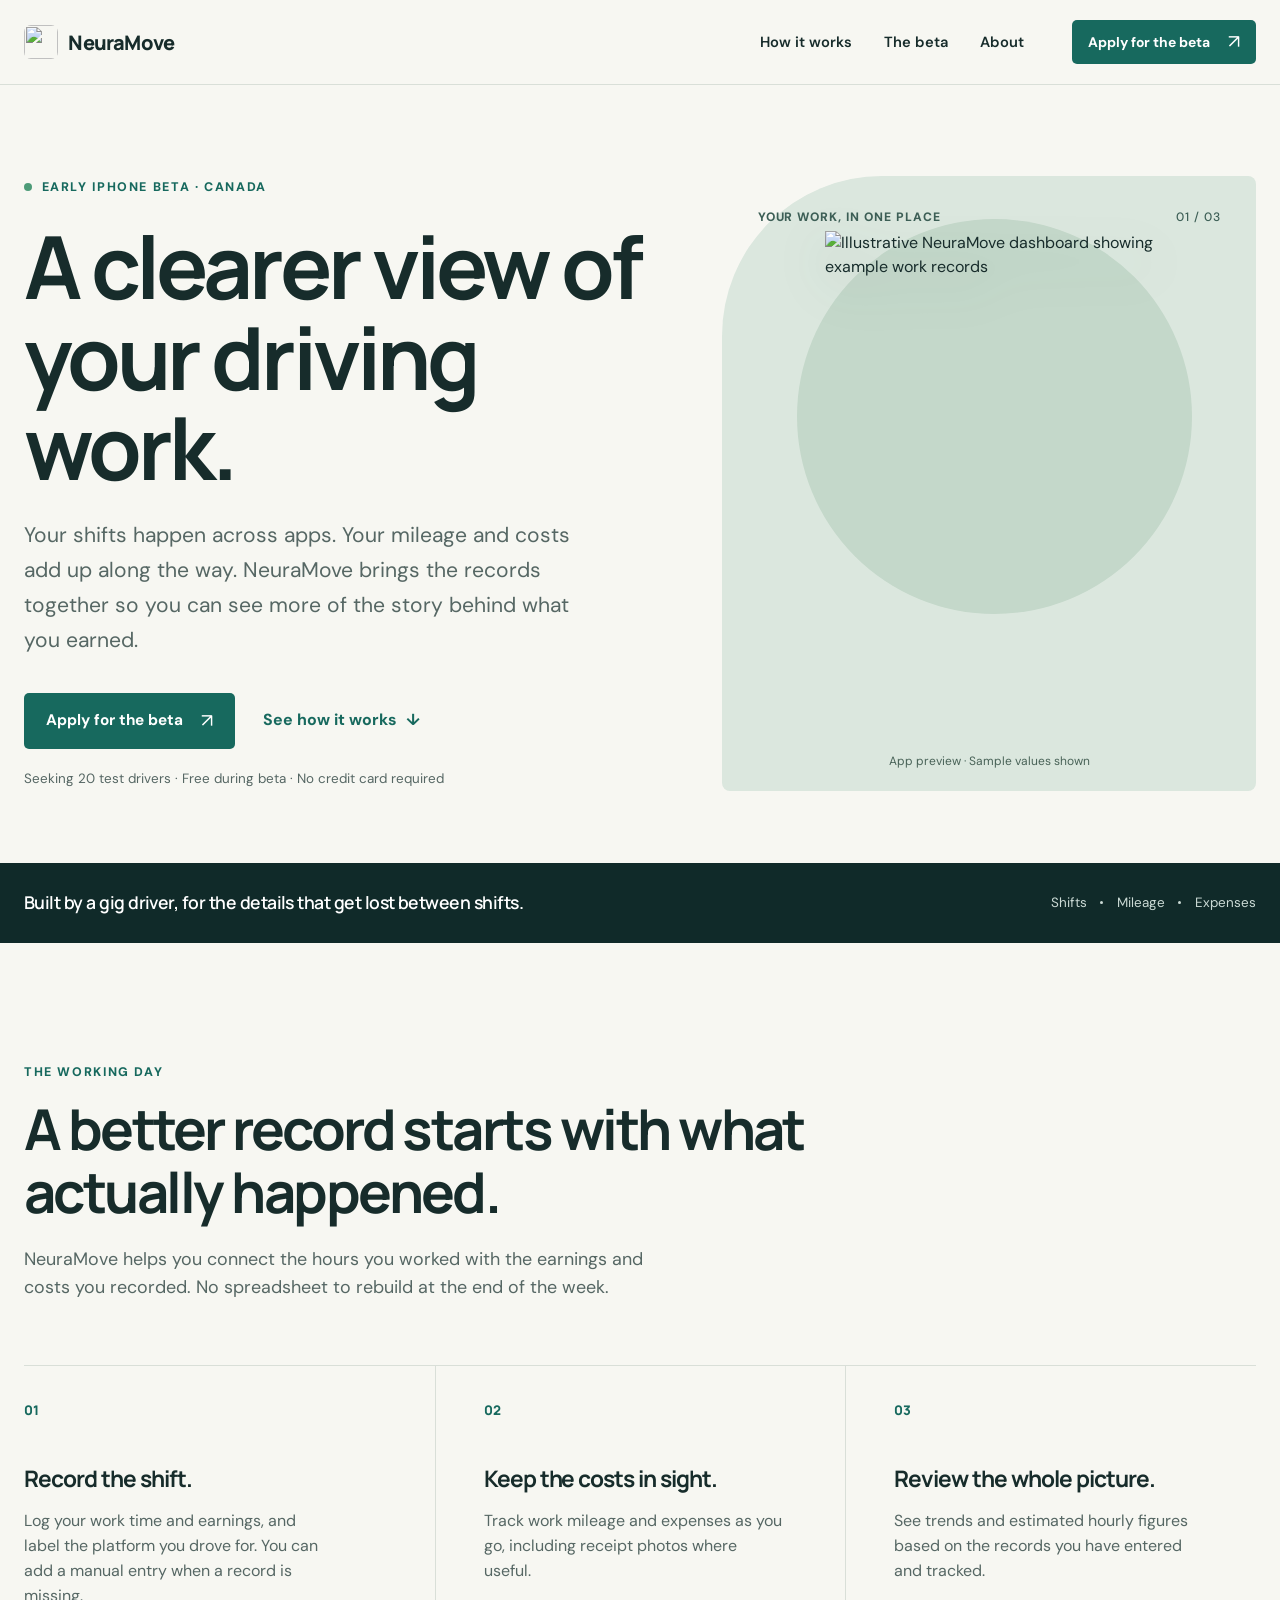
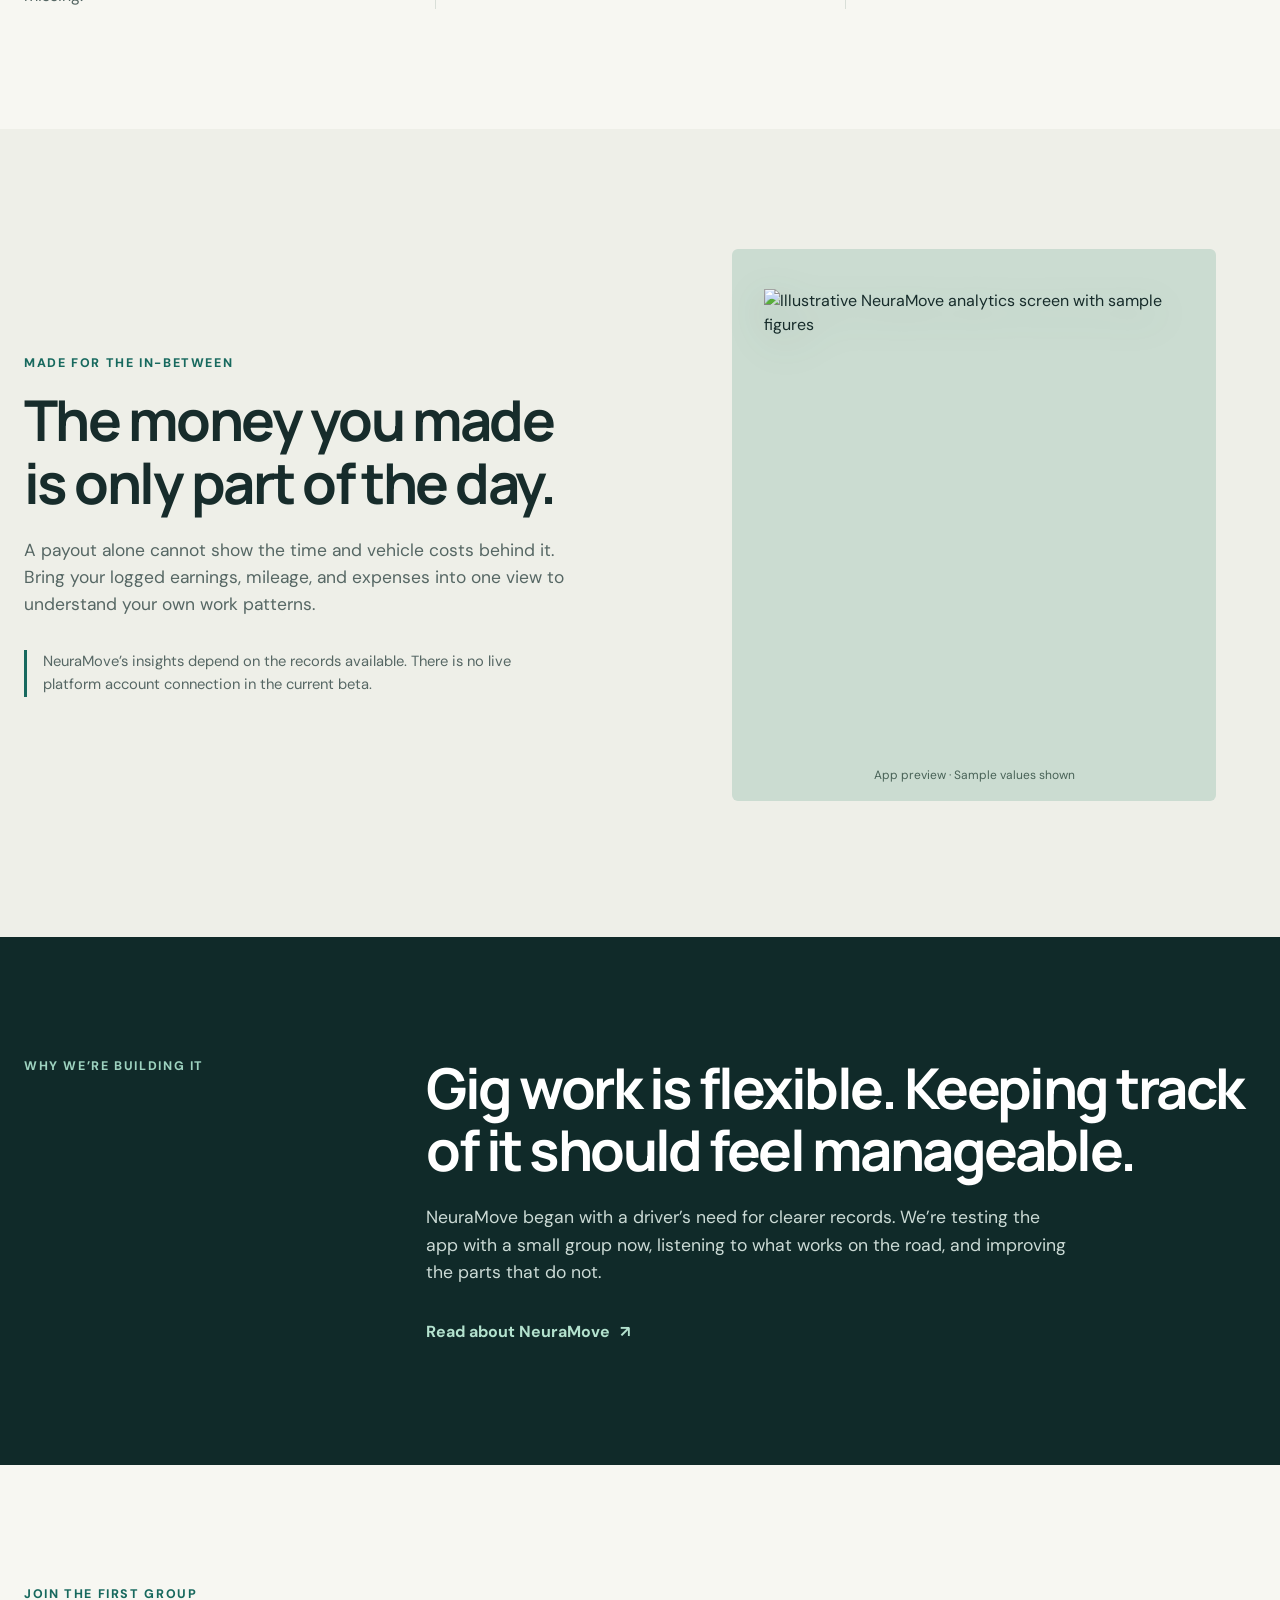
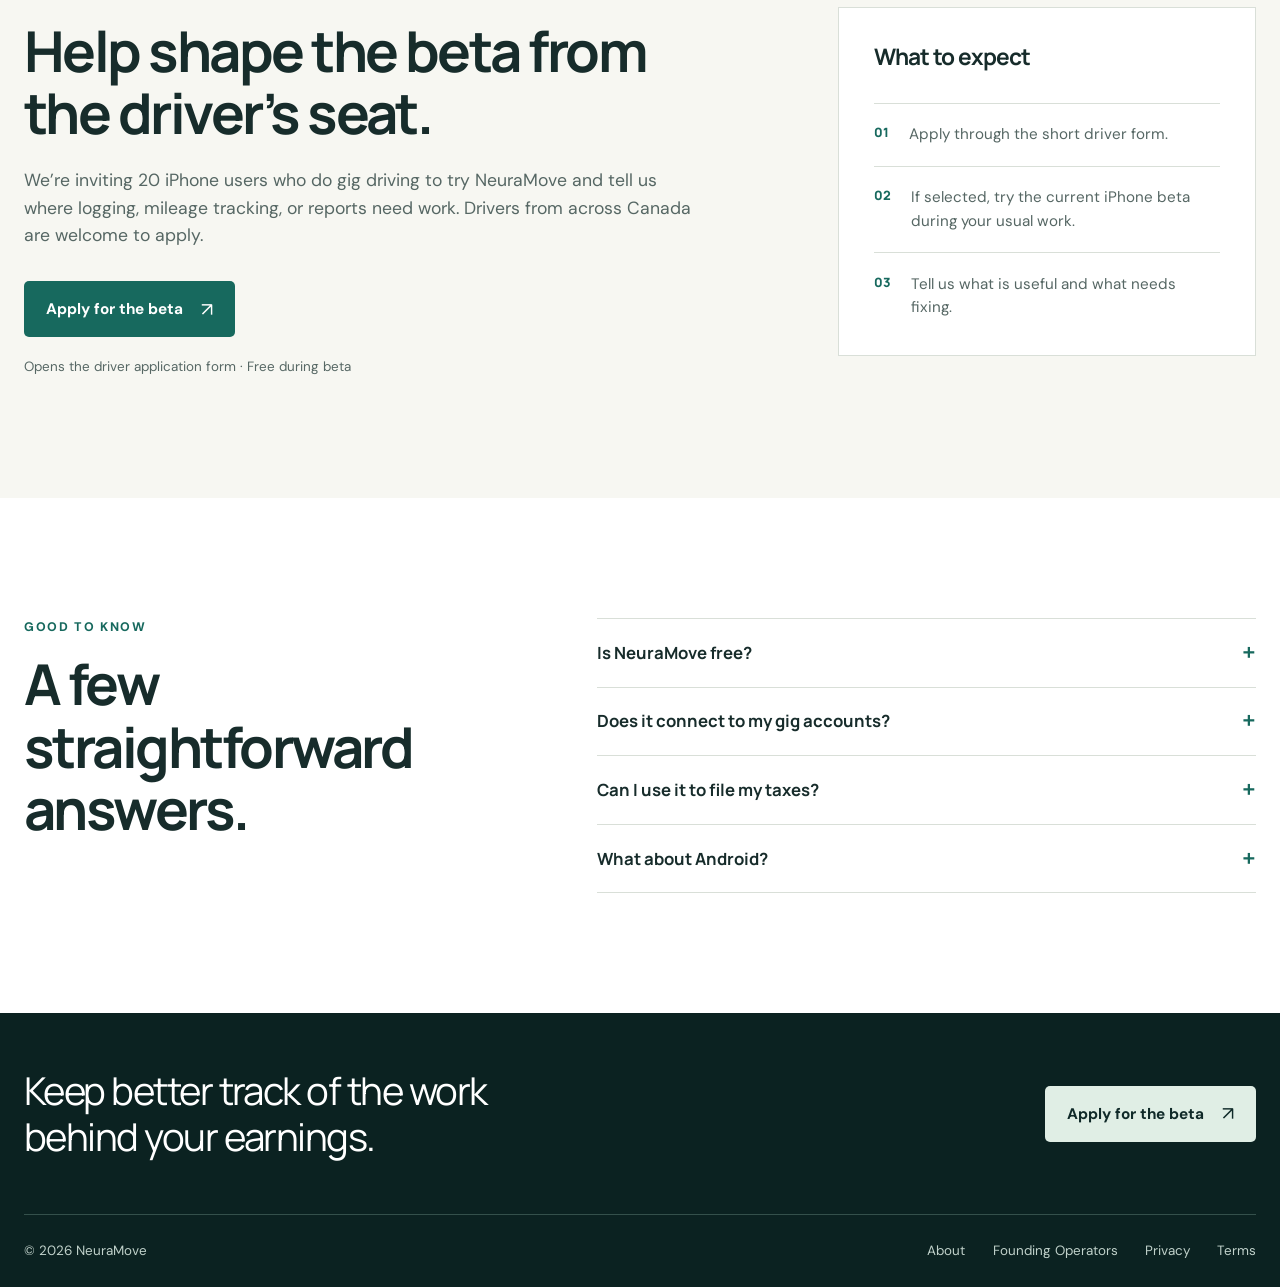
==== commit 32e40e96: "Redesign NeuraMove beta homepage" ====
--- a/index.html
+++ b/index.html
@@ -1,318 +1,70 @@
-<!DOCTYPE html>
-<html lang="en" class="scroll-smooth">
+<!doctype html>
+<html lang="en">
 <head>
-  <meta charset="UTF-8" />
-  <meta name="viewport" content="width=device-width, initial-scale=1.0" />
-  <title>NeuraMove — Gig Work Records and Insights</title>
-  <link rel="icon" type="image/png" href="https://dtvoeevhaseb5.cloudfront.net/uploads/mocha-import/a6d9a7d1-933a-4195-aab1-0671215148cf/a3bfdccc-a1b1-415f-8709-8040201e4493.png" />
-  <meta name="description" content="Record gig-work shifts, expenses, and mileage in one place. Review estimates based on the information you provide." />
-  <script src="https://cdn.tailwindcss.com"></script>
-  <link rel="preconnect" href="https://fonts.googleapis.com" />
-  <link href="https://fonts.googleapis.com/css2?family=Space+Grotesk:wght@500;600;700&family=Inter:wght@400;500;600;700;800&display=swap" rel="stylesheet" />
-  <style>
-    body { font-family: 'Inter', sans-serif; background: #080E1C; }
-    h1,h2,h3,h4,h5,h6 { font-family: 'Space Grotesk', sans-serif; }
-    nav span { font-family: 'Space Grotesk', sans-serif; font-weight: 700; }
-    .gradient-text { background: linear-gradient(135deg, #00D4AA, #8B7EFF); -webkit-background-clip: text; -webkit-text-fill-color: transparent; background-clip: text; }
-    .card-hover { transition: background 0.2s; }
-    .card-hover:hover { background: rgba(13,22,40,0.75); }
-    /* Backgrounds */
-    .bg-slate-950 { background-color: #080E1C !important; }
-    .bg-slate-900 { background-color: #0D1628 !important; }
-    .bg-slate-800 { background-color: #111E32 !important; }
-    .bg-slate-900\/80 { background-color: rgba(8,14,28,0.90) !important; }
-    .bg-slate-800\/50 { background-color: rgba(13,22,40,0.50) !important; }
-    .bg-slate-800\/30 { background-color: rgba(13,22,40,0.30) !important; }
-    .bg-slate-800\/40 { background-color: rgba(13,22,40,0.40) !important; }
-    .bg-slate-900\/50 { background-color: rgba(8,14,28,0.50) !important; }
-    /* Teal replaces indigo */
-    .bg-indigo-600 { background-color: #00D4AA !important; color: #080E1C !important; font-weight: 600; }
-    .hover\:bg-indigo-700:hover { background-color: #00EFC0 !important; color: #080E1C !important; }
-    .text-indigo-400, .text-indigo-500 { color: #00D4AA !important; }
-    .bg-indigo-500\/10 { background-color: rgba(0,212,170,0.10) !important; }
-    .bg-indigo-500\/20 { background-color: rgba(0,212,170,0.15) !important; }
-    .border-indigo-500\/20 { border-color: rgba(0,212,170,0.20) !important; }
-    .border-indigo-500\/30 { border-color: rgba(0,212,170,0.30) !important; }
-    .focus\:border-indigo-500:focus { border-color: #00D4AA !important; }
-    .accent-indigo-500 { accent-color: #00D4AA !important; }
-    /* Violet replaces emerald */
-    .text-emerald-400, .text-emerald-500 { color: #8B7EFF !important; }
-    .bg-emerald-500\/10 { background-color: rgba(139,126,255,0.12) !important; }
-    .bg-emerald-500\/5 { background-color: rgba(139,126,255,0.05) !important; }
-    .border-emerald-500\/20 { border-color: rgba(139,126,255,0.20) !important; }
-    .border-emerald-500\/30 { border-color: rgba(139,126,255,0.30) !important; }
-    /* Borders */
-    .border-slate-800 { border-color: rgba(255,255,255,0.07) !important; }
-    .border-slate-700 { border-color: rgba(255,255,255,0.10) !important; }
-    /* Amber stays as-is */
-    .bg-amber-500\/10 { background-color: rgba(245,166,35,0.10) !important; }
-    .border-amber-500\/20 { border-color: rgba(245,166,35,0.20) !important; }
-    /* Teal border on emerald-linked badges */
-    .border-emerald-500 { border-color: #8B7EFF !important; }
-  </style>
+  <meta charset="utf-8">
+  <meta name="viewport" content="width=device-width, initial-scale=1">
+  <meta name="theme-color" content="#f7f7f2">
+  <meta name="description" content="NeuraMove helps Canadian gig drivers keep shift, mileage, and expense records together. Apply to test the free iPhone beta.">
+  <title>NeuraMove — A clearer view of your driving work</title>
+  <link rel="icon" type="image/png" href="https://dtvoeevhaseb5.cloudfront.net/uploads/mocha-import/a6d9a7d1-933a-4195-aab1-0671215148cf/a3bfdccc-a1b1-415f-8709-8040201e4493.png">
+  <link rel="preconnect" href="https://fonts.googleapis.com">
+  <link rel="preconnect" href="https://fonts.gstatic.com" crossorigin>
+  <link href="https://fonts.googleapis.com/css2?family=DM+Sans:wght@400;500;600;700&family=Manrope:wght@400;500;600;700;800&display=swap" rel="stylesheet">
+  <link rel="stylesheet" href="homepage.css">
 </head>
-<body class="bg-slate-950 text-white">
-
-  <!-- NAV -->
-  <nav class="fixed top-0 left-0 right-0 z-50 bg-slate-900/80 backdrop-blur-lg border-b border-slate-800">
-    <div class="max-w-7xl mx-auto px-4 sm:px-6 lg:px-8">
-      <div class="flex items-center justify-between h-16">
-        <div class="flex items-center gap-3">
-          <img src="https://dtvoeevhaseb5.cloudfront.net/uploads/mocha-import/a6d9a7d1-933a-4195-aab1-0671215148cf/a3bfdccc-a1b1-415f-8709-8040201e4493.png" alt="NeuraMove" class="h-10 w-10" />
-          <span class="text-xl font-bold">NeuraMove</span>
+<body>
+  <a class="skip-link" href="#main">Skip to content</a>
+  <header class="site-header">
+    <div class="wrap header-inner">
+      <a class="brand" href="index.html" aria-label="NeuraMove home"><img src="https://dtvoeevhaseb5.cloudfront.net/uploads/mocha-import/a6d9a7d1-933a-4195-aab1-0671215148cf/a3bfdccc-a1b1-415f-8709-8040201e4493.png" alt="" width="34" height="34"><span>NeuraMove</span></a>
+      <nav class="header-nav" aria-label="Main navigation"><a href="#how-it-works">How it works</a><a href="#beta">The beta</a><a href="about.html">About</a></nav>
+      <a class="button button-small header-cta" href="https://docs.google.com/forms/d/e/1FAIpQLSdTKVXlsVni_qiqCwJmN641WQVE-rnu2V-TO7sWfkDx0zwVoQ/viewform">Apply for the beta <span aria-hidden="true">↗</span></a>
+    </div>
+  </header>
+  <main id="main">
+    <section class="hero" aria-labelledby="hero-heading">
+      <div class="wrap hero-grid">
+        <div class="hero-copy">
+          <p class="eyebrow"><span class="status-dot" aria-hidden="true"></span> Early iPhone beta · Canada</p>
+          <h1 id="hero-heading">A clearer view of your driving work.</h1>
+          <p class="hero-lede">Your shifts happen across apps. Your mileage and costs add up along the way. NeuraMove brings the records together so you can see more of the story behind what you earned.</p>
+          <div class="hero-actions"><a class="button" href="https://docs.google.com/forms/d/e/1FAIpQLSdTKVXlsVni_qiqCwJmN641WQVE-rnu2V-TO7sWfkDx0zwVoQ/viewform">Apply for the beta <span aria-hidden="true">↗</span></a><a class="text-link" href="#how-it-works">See how it works <span aria-hidden="true">↓</span></a></div>
+          <p class="hero-note">Seeking 20 test drivers · Free during beta · No credit card required</p>
         </div>
-        <div class="flex items-center gap-6">
-          <a href="about.html" class="text-slate-300 hover:text-white transition-colors font-medium hidden sm:block">About</a>
-          <a href="about.html" class="text-slate-300 hover:text-white transition-colors font-medium hidden sm:block">About</a>
-          <a href="ios-waitlist.html" class="bg-indigo-600 hover:bg-indigo-700 text-white font-semibold px-4 py-2 rounded-lg transition-colors">Join Beta</a>
+        <div class="hero-art">
+          <div class="hero-art-label">Your work, in one place <span>01 / 03</span></div>
+          <img class="hero-screen" src="https://dtvoeevhaseb5.cloudfront.net/uploads/mocha-import/a6d9a7d1-933a-4195-aab1-0671215148cf/1dff96ac-6133-4d38-8168-a47a81149416.png" alt="Illustrative NeuraMove dashboard showing example work records" width="420" height="600" fetchpriority="high">
+          <p class="art-caption">App preview · Sample values shown</p>
         </div>
       </div>
-    </div>
-  </nav>
-
-  <!-- HERO -->
-  <section class="pt-32 pb-16 px-4 bg-gradient-to-br from-slate-950 via-slate-900 to-slate-950">
-    <div class="max-w-7xl mx-auto">
-      <div class="grid lg:grid-cols-2 gap-12 items-center">
-        <div class="text-center lg:text-left">
-          <span class="inline-block px-4 py-1.5 rounded-full bg-indigo-500/10 text-indigo-400 text-sm font-medium border border-indigo-500/20 mb-6">Early iOS beta — seeking 20 test drivers</span>
-          <h1 class="text-5xl sm:text-6xl lg:text-7xl font-bold text-white mb-6 leading-tight">
-            Understand your gig work with <span class="gradient-text">NeuraMove</span>
-          </h1>
-          <p class="text-xl text-slate-300 mb-8 leading-relaxed">Record shifts, expenses, and mileage in one place. Review trends and estimates based on the data you enter and track.</p>
-          <div class="flex flex-col sm:flex-row gap-4 justify-center lg:justify-start mb-8">
-            <a href="https://docs.google.com/forms/d/e/1FAIpQLSdTKVXlsVni_qiqCwJmN641WQVE-rnu2V-TO7sWfkDx0zwVoQ/viewform" class="inline-flex items-center justify-center gap-2 bg-indigo-600 hover:bg-indigo-700 text-white font-semibold px-8 py-4 rounded-lg text-lg transition-colors">
-              Join the beta — apply here <span>→</span>
-            </a>
-            <a href="#how-it-works" class="inline-flex items-center justify-center gap-2 border border-slate-700 hover:bg-slate-800 text-white font-semibold px-8 py-4 rounded-lg text-lg transition-colors">
-              ▶ See How It Works
-            </a>
-          </div>
-          <p class="text-sm text-slate-400">Free during beta. No credit card required.</p>
-        </div>
-
-        <div class="relative">
-          <div class="relative mx-auto max-w-sm">
-            <img src="https://dtvoeevhaseb5.cloudfront.net/uploads/mocha-import/a6d9a7d1-933a-4195-aab1-0671215148cf/1dff96ac-6133-4d38-8168-a47a81149416.png" alt="NeuraMove Dashboard" class="rounded-3xl shadow-2xl border-4 border-slate-800 w-full" />
-            <p class="text-center text-sm text-slate-400 mt-3">Illustrative app screen; values are examples.</p>
-          </div>
+    </section>
+    <section class="intro-band" aria-label="NeuraMove in brief"><div class="wrap intro-band-inner"><p>Built by a gig driver, for the details that get lost between shifts.</p><span>Shifts <i aria-hidden="true"></i> Mileage <i aria-hidden="true"></i> Expenses</span></div></section>
+    <section class="story section-pad" id="how-it-works" aria-labelledby="story-heading">
+      <div class="wrap">
+        <div class="section-heading story-heading"><p class="kicker">The working day</p><h2 id="story-heading">A better record starts with what actually happened.</h2><p>NeuraMove helps you connect the hours you worked with the earnings and costs you recorded. No spreadsheet to rebuild at the end of the week.</p></div>
+        <div class="story-grid">
+          <article class="story-step"><span class="step-number">01</span><h3>Record the shift.</h3><p>Log your work time and earnings, and label the platform you drove for. You can add a manual entry when a record is missing.</p></article>
+          <article class="story-step"><span class="step-number">02</span><h3>Keep the costs in sight.</h3><p>Track work mileage and expenses as you go, including receipt photos where useful.</p></article>
+          <article class="story-step"><span class="step-number">03</span><h3>Review the whole picture.</h3><p>See trends and estimated hourly figures based on the records you have entered and tracked.</p></article>
         </div>
       </div>
-    </div>
-  </section>
-
-  <section class="py-10 px-4 bg-slate-900/30 border-y border-slate-800 text-center">
-    <p class="max-w-3xl mx-auto text-slate-300">NeuraMove is in beta. We are testing tracking reliability and improving the reports before a wider release.</p>
-  </section>
-
-  <!-- HOW IT WORKS -->
-  <section id="how-it-works" class="py-20 px-4">
-    <div class="max-w-7xl mx-auto">
-      <div class="text-center mb-16">
-        <h2 class="text-4xl font-bold text-white mb-4">How NeuraMove Works</h2>
-        <p class="text-xl text-slate-400">Three ways to organize your gig-work records</p>
-      </div>
-      <div class="grid md:grid-cols-3 gap-8">
-        <div class="text-center">
-          <div class="inline-flex items-center justify-center w-16 h-16 rounded-full bg-indigo-500/10 border-2 border-indigo-500 mb-6">
-            <span class="text-2xl font-bold text-indigo-400">1</span>
-          </div>
-          <h3 class="text-2xl font-semibold text-white mb-4">Log Your Shifts</h3>
-          <p class="text-slate-400 mb-6">Enter shift hours and earnings for the platforms you use. Manual logging remains available when automatic data is missing.</p>
-          <img src="https://dtvoeevhaseb5.cloudfront.net/uploads/mocha-import/a6d9a7d1-933a-4195-aab1-0671215148cf/1dff96ac-6133-4d38-8168-a47a81149416.png" alt="Log shifts easily" class="rounded-2xl shadow-xl border-2 border-slate-800 mx-auto max-w-xs w-full" />
-        </div>
-        <div class="text-center">
-          <div class="inline-flex items-center justify-center w-16 h-16 rounded-full bg-emerald-500/10 border-2 border-emerald-500 mb-6">
-            <span class="text-2xl font-bold text-emerald-400">2</span>
-          </div>
-          <h3 class="text-2xl font-semibold text-white mb-4">Track Everything</h3>
-          <p class="text-slate-400 mb-6">Review estimated hourly rates and trends from the work records you enter and track. Record expenses and mileage for tax time.</p>
-          <img src="https://dtvoeevhaseb5.cloudfront.net/uploads/mocha-import/a6d9a7d1-933a-4195-aab1-0671215148cf/de78f996-fa57-47f0-bf21-be199b3d8029.png" alt="Analytics dashboard" class="rounded-2xl shadow-xl border-2 border-slate-800 mx-auto max-w-xs w-full" />
-        </div>
-        <div class="text-center">
-          <div class="inline-flex items-center justify-center w-16 h-16 rounded-full bg-amber-500/10 border-2 border-amber-500 mb-6">
-            <span class="text-2xl font-bold text-amber-400">3</span>
-          </div>
-          <h3 class="text-2xl font-semibold text-white mb-4">Review Your Records</h3>
-          <p class="text-slate-400 mb-6">Look for patterns in recorded hours, earnings, expenses, and mileage. Results depend on the completeness of your records.</p>
-          <img src="https://dtvoeevhaseb5.cloudfront.net/uploads/mocha-import/a6d9a7d1-933a-4195-aab1-0671215148cf/1becc2d7-c042-4846-8815-0273a1d629ac.png" alt="Smart insights" class="rounded-2xl shadow-xl border-2 border-slate-800 mx-auto max-w-xs w-full" />
-        </div>
-      </div>
-    </div>
-  </section>
-
-  <!-- FEATURE SHOWCASE -->
-  <section class="py-20 px-4 bg-slate-900/50">
-    <div class="max-w-7xl mx-auto">
-      <!-- Feature 1 -->
-      <div class="grid lg:grid-cols-2 gap-12 items-center mb-24">
-        <div>
-          <span class="inline-block px-3 py-1 rounded-full bg-indigo-500/10 text-indigo-400 text-sm font-medium mb-4">Earnings Intelligence</span>
-          <h2 class="text-4xl font-bold text-white mb-6">Keep work records together</h2>
-          <p class="text-xl text-slate-300 mb-6">Log earnings from different platforms in one place. Supported statements and CSV files can help fill gaps; there is no automatic platform account connection yet.</p>
-          <ul class="space-y-4">
-            <li class="flex items-start gap-3"><span class="text-emerald-400 text-xl mt-0.5">✓</span><div><p class="text-white font-medium">Multi-platform tracking</p><p class="text-slate-400">Log shifts from all your platforms in one place</p></div></li>
-            <li class="flex items-start gap-3"><span class="text-emerald-400 text-xl mt-0.5">✓</span><div><p class="text-white font-medium">Estimated hourly view</p><p class="text-slate-400">Compare recorded earnings and expenses against logged work time</p></div></li>
-            <li class="flex items-start gap-3"><span class="text-emerald-400 text-xl mt-0.5">✓</span><div><p class="text-white font-medium">Weekly & monthly trends</p><p class="text-slate-400">Spot patterns and optimize your schedule</p></div></li>
-          </ul>
-        </div>
-        <div>
-          <img src="https://dtvoeevhaseb5.cloudfront.net/uploads/mocha-import/a6d9a7d1-933a-4195-aab1-0671215148cf/1dff96ac-6133-4d38-8168-a47a81149416.png" alt="Earnings tracking" class="rounded-2xl shadow-2xl border-2 border-slate-800 w-full" />
-        </div>
-      </div>
-
-      <!-- Feature 2 -->
-      <div class="grid lg:grid-cols-2 gap-12 items-center mb-24">
-        <div class="order-2 lg:order-1">
-          <img src="https://dtvoeevhaseb5.cloudfront.net/uploads/mocha-import/a6d9a7d1-933a-4195-aab1-0671215148cf/87b9b0d9-01c3-4d8a-b7f9-b2bbd5bbfc5d.png" alt="Expense tracking" class="rounded-2xl shadow-2xl border-2 border-slate-800 w-full" />
-        </div>
-        <div class="order-1 lg:order-2">
-          <span class="inline-block px-3 py-1 rounded-full bg-emerald-500/10 text-emerald-400 text-sm font-medium mb-4">Record Keeping</span>
-          <h2 class="text-4xl font-bold text-white mb-6">Organize records for tax time</h2>
-          <p class="text-xl text-slate-300 mb-6">Track business expenses and mileage in one place. Review tax summaries based on the records you enter and collect.</p>
-          <ul class="space-y-4">
-            <li class="flex items-start gap-3"><span class="text-emerald-400 text-xl mt-0.5">✓</span><div><p class="text-white font-medium">Expense tracking with receipts</p><p class="text-slate-400">Snap photos of receipts, categorize expenses instantly</p></div></li>
-            <li class="flex items-start gap-3"><span class="text-emerald-400 text-xl mt-0.5">✓</span><div><p class="text-white font-medium">Business mileage records</p><p class="text-slate-400">Keep distance and expense records to review your vehicle's business use</p></div></li>
-            <li class="flex items-start gap-3"><span class="text-emerald-400 text-xl mt-0.5">✓</span><div><p class="text-white font-medium">Reviewable summaries</p><p class="text-slate-400">Use recorded totals as a starting point; verify tax treatment before filing</p></div></li>
-          </ul>
-        </div>
-      </div>
-
-      <!-- Feature 3 -->
-      <div class="grid lg:grid-cols-2 gap-12 items-center">
-        <div>
-          <span class="inline-block px-3 py-1 rounded-full bg-amber-500/10 text-amber-400 text-sm font-medium mb-4">Performance Intelligence</span>
-          <h2 class="text-4xl font-bold text-white mb-6">Make data-driven decisions</h2>
-          <p class="text-xl text-slate-300 mb-6">Explore patterns in the information you record. Estimates may be incomplete when shifts, expenses, or imports are missing.</p>
-          <ul class="space-y-4">
-            <li class="flex items-start gap-3"><span class="text-emerald-400 text-xl mt-0.5">✓</span><div><p class="text-white font-medium">Platform comparison</p><p class="text-slate-400">Compare logged shifts by platform when your records are complete</p></div></li>
-            <li class="flex items-start gap-3"><span class="text-emerald-400 text-xl mt-0.5">✓</span><div><p class="text-white font-medium">Time-of-day patterns</p><p class="text-slate-400">Review recorded work periods before changing your schedule</p></div></li>
-            <li class="flex items-start gap-3"><span class="text-emerald-400 text-xl mt-0.5">✓</span><div><p class="text-white font-medium">Goal tracking</p><p class="text-slate-400">Compare your logged progress with your income targets</p></div></li>
-          </ul>
-        </div>
-        <div>
-          <img src="https://dtvoeevhaseb5.cloudfront.net/uploads/mocha-import/a6d9a7d1-933a-4195-aab1-0671215148cf/de78f996-fa57-47f0-bf21-be199b3d8029.png" alt="Analytics and insights" class="rounded-2xl shadow-2xl border-2 border-slate-800 w-full" />
-        </div>
-      </div>
-    </div>
-  </section>
-
-  <!-- FEATURES GRID -->
-  <section id="features" class="py-20 px-4">
-    <div class="max-w-7xl mx-auto">
-      <div class="text-center mb-16">
-        <h2 class="text-4xl font-bold text-white mb-4">Everything Gig Workers Need</h2>
-        <p class="text-xl text-slate-400">All the tools to run your gig work like a business</p>
-      </div>
-      <div class="grid md:grid-cols-2 lg:grid-cols-4 gap-6">
-        <div class="bg-slate-800/50 border border-slate-700 rounded-xl p-6 card-hover"><div class="h-12 w-12 rounded-lg bg-indigo-500/10 flex items-center justify-center text-2xl mb-4">⚡</div><h3 class="text-lg font-semibold text-white mb-2">Shift Logging</h3><p class="text-slate-400 text-sm">Enter hours, earnings, and platform when you finish work.</p></div>
-        <div class="bg-slate-800/50 border border-slate-700 rounded-xl p-6 card-hover"><div class="h-12 w-12 rounded-lg bg-emerald-500/10 flex items-center justify-center text-2xl mb-4">📅</div><h3 class="text-lg font-semibold text-white mb-2">Smart Scheduling</h3><p class="text-slate-400 text-sm">Plan your work blocks and visualize your schedule.</p></div>
-        <div class="bg-slate-800/50 border border-slate-700 rounded-xl p-6 card-hover"><div class="h-12 w-12 rounded-lg bg-amber-500/10 flex items-center justify-center text-2xl mb-4">🧾</div><h3 class="text-lg font-semibold text-white mb-2">Expense Tracking</h3><p class="text-slate-400 text-sm">Track fuel, maintenance, and recurring bills with receipt photos.</p></div>
-        <div class="bg-slate-800/50 border border-slate-700 rounded-xl p-6 card-hover"><div class="h-12 w-12 rounded-lg bg-blue-500/10 flex items-center justify-center text-2xl mb-4">📈</div><h3 class="text-lg font-semibold text-white mb-2">Deep Analytics</h3><p class="text-slate-400 text-sm">Detailed insights on hourly rates, trends, and performance.</p></div>
-        <div class="bg-slate-800/50 border border-slate-700 rounded-xl p-6 card-hover"><div class="h-12 w-12 rounded-lg bg-purple-500/10 flex items-center justify-center text-2xl mb-4">🎯</div><h3 class="text-lg font-semibold text-white mb-2">Goal Setting</h3><p class="text-slate-400 text-sm">Set daily, weekly, and monthly targets to stay motivated.</p></div>
-        <div class="bg-slate-800/50 border border-slate-700 rounded-xl p-6 card-hover"><div class="h-12 w-12 rounded-lg bg-emerald-500/10 flex items-center justify-center text-2xl mb-4">📄</div><h3 class="text-lg font-semibold text-white mb-2">Tax Summaries</h3><p class="text-slate-400 text-sm">Recorded earnings, expenses, and mileage in a summary you can review.</p></div>
-        <div class="bg-slate-800/50 border border-slate-700 rounded-xl p-6 card-hover"><div class="h-12 w-12 rounded-lg bg-rose-500/10 flex items-center justify-center text-2xl mb-4">🏆</div><h3 class="text-lg font-semibold text-white mb-2">Progress</h3><p class="text-slate-400 text-sm">Review your own logged activity over time.</p></div>
-        <div class="bg-slate-800/50 border border-slate-700 rounded-xl p-6 card-hover"><div class="h-12 w-12 rounded-lg bg-cyan-500/10 flex items-center justify-center text-2xl mb-4">🔒</div><h3 class="text-lg font-semibold text-white mb-2">Data Controls</h3><p class="text-slate-400 text-sm">Request help with your data through support while account controls are being improved.</p></div>
-      </div>
-    </div>
-  </section>
-
-  <!-- PLATFORMS -->
-  <section class="py-16 px-4 bg-slate-900/30">
-    <div class="max-w-6xl mx-auto text-center">
-      <h2 class="text-3xl font-bold text-white mb-4">Log work from multiple platforms</h2>
-      <p class="text-lg text-slate-400 mb-12">These names are examples of platforms you can label in manual records; they do not indicate a live account connection or partnership.</p>
-      <div class="grid grid-cols-2 md:grid-cols-4 gap-6">
-        <div class="p-6 rounded-xl bg-slate-800/30 border border-slate-700/50 font-semibold">Uber</div>
-        <div class="p-6 rounded-xl bg-slate-800/30 border border-slate-700/50 font-semibold">DoorDash</div>
-        <div class="p-6 rounded-xl bg-slate-800/30 border border-slate-700/50 font-semibold">Skip The Dishes</div>
-        <div class="p-6 rounded-xl bg-slate-800/30 border border-slate-700/50 font-semibold">Instacart</div>
-        <div class="p-6 rounded-xl bg-slate-800/30 border border-slate-700/50 font-semibold">Uber Eats</div>
-        <div class="p-6 rounded-xl bg-slate-800/30 border border-slate-700/50 font-semibold">Lyft</div>
-        <div class="p-6 rounded-xl bg-slate-800/30 border border-slate-700/50 font-semibold">Uride</div>
-        <div class="p-6 rounded-xl bg-slate-800/30 border border-slate-700/50 font-semibold">Any Platform</div>
-      </div>
-    </div>
-  </section>
-
-  <!-- WHO IT'S FOR -->
-  <section class="py-20 px-4 bg-slate-900/50">
-    <div class="max-w-5xl mx-auto">
-      <div class="text-center mb-16">
-        <h2 class="text-4xl font-bold text-white mb-4">Built for Every Type of Gig Worker</h2>
-        <p class="text-xl text-slate-400">For drivers and couriers who want clearer records</p>
-      </div>
-      <div class="grid md:grid-cols-3 gap-8">
-        <div class="bg-slate-800/30 border border-slate-700/50 rounded-xl p-8 text-center">
-          <div class="text-5xl mb-4">🚗</div>
-          <h3 class="text-xl font-semibold text-white mb-3">Rideshare Drivers</h3>
-          <p class="text-slate-400">Keep a record of work periods, earnings, and mileage across the services you use.</p>
-        </div>
-        <div class="bg-slate-800/30 border border-slate-700/50 rounded-xl p-8 text-center">
-          <div class="text-5xl mb-4">🍕</div>
-          <h3 class="text-xl font-semibold text-white mb-3">Delivery Drivers</h3>
-          <p class="text-slate-400">Review logged shifts, delivery earnings, expenses, and work patterns.</p>
-        </div>
-        <div class="bg-slate-800/30 border border-slate-700/50 rounded-xl p-8 text-center">
-          <div class="text-5xl mb-4">🛒</div>
-          <h3 class="text-xl font-semibold text-white mb-3">Multi-App Workers</h3>
-          <p class="text-slate-400">Instacart shoppers and anyone working across multiple gig platforms simultaneously.</p>
-        </div>
-      </div>
-    </div>
-  </section>
-
-  <section class="py-16 px-4 text-center">
-    <div class="max-w-3xl mx-auto">
-      <h2 class="text-3xl font-bold text-white mb-4">Help shape the beta</h2>
-      <p class="text-slate-400">We are inviting drivers to test the current app and tell us where records or tracking need improvement.</p>
-    </div>
-  </section>
-
-  <!-- CTA -->
-  <section class="py-20 px-4">
-    <div class="max-w-4xl mx-auto text-center">
-      <h2 class="text-4xl sm:text-5xl font-bold text-white mb-6">Ready to take control of your gig income?</h2>
-      <p class="text-xl text-slate-300 mb-10">We are seeking 20 iPhone users who drive gig work to test NeuraMove and share feedback.</p>
-      <div class="flex flex-col sm:flex-row gap-4 justify-center mb-6">
-        <a href="https://docs.google.com/forms/d/e/1FAIpQLSdTKVXlsVni_qiqCwJmN641WQVE-rnu2V-TO7sWfkDx0zwVoQ/viewform" class="inline-flex items-center justify-center gap-2 bg-indigo-600 hover:bg-indigo-700 text-white font-semibold px-10 py-4 rounded-lg text-lg transition-colors">Join the beta — apply here →</a>
-      </div>
-      <p class="text-sm text-slate-500">No credit card required • Free during beta</p>
-    </div>
-  </section>
-
-  <!-- FAQ -->
-  <section class="py-20 px-4 bg-slate-900/30 border-t border-slate-800">
-    <div class="max-w-4xl mx-auto">
-      <div class="text-center mb-16">
-        <h2 class="text-4xl font-bold text-white mb-4">Frequently Asked Questions</h2>
-        <p class="text-xl text-slate-400">Everything you need to know about NeuraMove</p>
-      </div>
-      <div class="space-y-4">
-        <div class="bg-slate-800/30 border border-slate-700/50 rounded-xl p-6"><h3 class="text-lg font-semibold text-white mb-3">Is NeuraMove free?</h3><p class="text-slate-400">The current beta is free. We have not launched paid features.</p></div>
-        <div class="bg-slate-800/30 border border-slate-700/50 rounded-xl p-6"><h3 class="text-lg font-semibold text-white mb-3">Does NeuraMove automatically import my earnings?</h3><p class="text-slate-400">No platform account connection is live. You can log shifts and use supported file imports; always review imported records.</p></div>
-        <div class="bg-slate-800/30 border border-slate-700/50 rounded-xl p-6"><h3 class="text-lg font-semibold text-white mb-3">How accurate are the tax calculations?</h3><p class="text-slate-400">NeuraMove's tax summary is an estimate based on your recorded income, expenses, and mileage. For self-employed drivers, vehicle expense claims generally use eligible actual costs and the business-use share of total kilometres, not the CRA's per-kilometre employee allowance. Keep receipts and a mileage log, and review your situation with a tax professional before filing.</p></div>
-        <div class="bg-slate-800/30 border border-slate-700/50 rounded-xl p-6"><h3 class="text-lg font-semibold text-white mb-3">How can I manage my data?</h3><p class="text-slate-400">The app currently offers an export of shift and expense records. Contact support for a broader data request or deletion while account controls are being completed.</p></div>
-        <div class="bg-slate-800/30 border border-slate-700/50 rounded-xl p-6"><h3 class="text-lg font-semibold text-white mb-3">Is there a mobile app?</h3><p class="text-slate-400">An iOS beta is in testing. Android availability is still being worked on.</p></div>
-      </div>
-    </div>
-  </section>
-
-  <!-- FOOTER -->
-  <footer class="py-12 px-4 border-t border-slate-800">
-    <div class="max-w-7xl mx-auto flex flex-col md:flex-row justify-between items-center gap-4">
-      <div class="flex items-center gap-3">
-        <img src="https://dtvoeevhaseb5.cloudfront.net/uploads/mocha-import/a6d9a7d1-933a-4195-aab1-0671215148cf/d8ce52d8-125b-46df-b51d-fe45464a6417.png" alt="NeuraMove" class="h-6 w-6" />
-        <span class="text-slate-400">© 2026 NeuraMove. All rights reserved.</span>
-      </div>
-      <div class="flex gap-6">
-        <a href="about.html" class="text-slate-400 hover:text-white transition-colors">About</a>
-        <a href="founding-operator-program.html" class="text-slate-400 hover:text-white transition-colors">Founding Operators</a>
-        <a href="terms.html" class="text-slate-400 hover:text-white transition-colors">Terms</a>
-        <a href="privacy.html" class="text-slate-400 hover:text-white transition-colors">Privacy</a>
-      </div>
-    </div>
-  </footer>
-
+    </section>
+    <section class="feature section-pad" aria-labelledby="feature-heading"><div class="wrap feature-grid">
+      <div class="feature-copy"><p class="kicker">Made for the in-between</p><h2 id="feature-heading">The money you made is only part of the day.</h2><p>A payout alone cannot show the time and vehicle costs behind it. Bring your logged earnings, mileage, and expenses into one view to understand your own work patterns.</p><p class="feature-note">NeuraMove’s insights depend on the records available. There is no live platform account connection in the current beta.</p></div>
+      <figure class="feature-visual"><img src="https://dtvoeevhaseb5.cloudfront.net/uploads/mocha-import/a6d9a7d1-933a-4195-aab1-0671215148cf/de78f996-fa57-47f0-bf21-be199b3d8029.png" alt="Illustrative NeuraMove analytics screen with sample figures" width="420" height="600" loading="lazy"><figcaption>App preview · Sample values shown</figcaption></figure>
+    </div></section>
+    <section class="principle section-pad" aria-labelledby="principle-heading"><div class="wrap principle-grid"><p class="kicker">Why we’re building it</p><div><h2 id="principle-heading">Gig work is flexible. Keeping track of it should feel manageable.</h2><p>NeuraMove began with a driver’s need for clearer records. We’re testing the app with a small group now, listening to what works on the road, and improving the parts that do not.</p><a class="text-link text-link-light" href="about.html">Read about NeuraMove <span aria-hidden="true">↗</span></a></div></div></section>
+    <section class="beta section-pad" id="beta" aria-labelledby="beta-heading"><div class="wrap beta-grid">
+      <div><p class="kicker">Join the first group</p><h2 id="beta-heading">Help shape the beta from the driver’s seat.</h2><p>We’re inviting 20 iPhone users who do gig driving to try NeuraMove and tell us where logging, mileage tracking, or reports need work. Drivers from across Canada are welcome to apply.</p><a class="button" href="https://docs.google.com/forms/d/e/1FAIpQLSdTKVXlsVni_qiqCwJmN641WQVE-rnu2V-TO7sWfkDx0zwVoQ/viewform">Apply for the beta <span aria-hidden="true">↗</span></a><p class="beta-note">Opens the driver application form · Free during beta</p></div>
+      <aside class="beta-details" aria-label="What to expect"><h3>What to expect</h3><ul><li><span>01</span><p>Apply through the short driver form.</p></li><li><span>02</span><p>If selected, try the current iPhone beta during your usual work.</p></li><li><span>03</span><p>Tell us what is useful and what needs fixing.</p></li></ul></aside>
+    </div></section>
+    <section class="faq section-pad" aria-labelledby="faq-heading"><div class="wrap faq-grid"><div><p class="kicker">Good to know</p><h2 id="faq-heading">A few straightforward answers.</h2></div><div class="faq-list">
+      <details><summary>Is NeuraMove free?</summary><p>The current beta is free. Paid features have not launched.</p></details>
+      <details><summary>Does it connect to my gig accounts?</summary><p>There is no live platform account connection yet. You can log shifts manually and use supported file imports; review imported records for accuracy.</p></details>
+      <details><summary>Can I use it to file my taxes?</summary><p>NeuraMove provides summaries and estimates based on your records. Keep supporting receipts and mileage logs, and verify tax treatment with a qualified professional before filing.</p></details>
+      <details><summary>What about Android?</summary><p>The current beta is on iPhone. Android availability is still being worked on.</p></details>
+    </div></div></section>
+  </main>
+  <footer class="site-footer"><div class="wrap footer-top"><p>Keep better track of the work behind your earnings.</p><a class="button button-light" href="https://docs.google.com/forms/d/e/1FAIpQLSdTKVXlsVni_qiqCwJmN641WQVE-rnu2V-TO7sWfkDx0zwVoQ/viewform">Apply for the beta <span aria-hidden="true">↗</span></a></div><div class="wrap footer-bottom"><span>© 2026 NeuraMove</span><nav aria-label="Footer navigation"><a href="about.html">About</a><a href="founding-operator-program.html">Founding Operators</a><a href="privacy.html">Privacy</a><a href="terms.html">Terms</a></nav></div></footer>
 </body>
 </html>
--- a/homepage.css
+++ b/homepage.css
@@ -0,0 +1,12 @@
+:root{--paper:#f7f7f2;--cream:#eeefe8;--ink:#172c2b;--muted:#566764;--line:#d9dfd8;--green:#17695e;--green-dark:#0d5149;--deep:#102a29}
+*,*::before,*::after{box-sizing:border-box}html{scroll-behavior:smooth}body{margin:0;background:var(--paper);color:var(--ink);font-family:'DM Sans',sans-serif;line-height:1.55}img{max-width:100%;display:block}a{color:inherit;text-decoration:none}h1,h2,h3,p,figure{margin-top:0}h1,h2,h3{font-family:Manrope,sans-serif;letter-spacing:-.045em}h1{font-size:clamp(3.35rem,6.8vw,6.9rem);line-height:1.04;font-weight:700;margin-bottom:1.6rem}h2{font-size:clamp(2.35rem,4.4vw,4.55rem);line-height:1.11;font-weight:700;margin-bottom:1.4rem}h3{font-size:1.42rem;line-height:1.24;font-weight:700}.wrap{width:min(100% - 3rem,1240px);margin-inline:auto}.skip-link{position:absolute;left:1rem;top:-5rem;background:var(--deep);color:white;padding:.8rem;z-index:20}.skip-link:focus{top:1rem}:focus-visible{outline:3px solid #e0aa55;outline-offset:4px}
+.site-header{background:var(--paper);border-bottom:1px solid var(--line)}.header-inner{min-height:84px;display:flex;align-items:center;gap:3rem}.brand{display:flex;align-items:center;gap:.65rem;font-family:Manrope,sans-serif;font-weight:800;font-size:1.25rem;letter-spacing:-.04em;white-space:nowrap}.brand img{border-radius:7px}.header-nav{display:flex;align-items:center;gap:2rem;margin-left:auto}.header-nav a{font-size:.92rem;font-weight:600}.header-nav a:hover,.text-link:hover,.footer-bottom a:hover{text-decoration:underline;text-underline-offset:5px}.button{display:inline-flex;align-items:center;justify-content:center;gap:1.1rem;min-height:56px;padding:.85rem 1.4rem;border-radius:5px;background:var(--green);color:white;font-weight:700;font-size:.96rem;line-height:1.2;white-space:nowrap;transition:background .18s,transform .18s}.button:hover{background:var(--green-dark);transform:translateY(-2px)}.button span{font-size:1.2rem;font-weight:400}.button-small{min-height:43px;padding:.65rem 1rem;font-size:.87rem}.text-link{display:inline-flex;align-items:center;gap:.6rem;font-weight:700;color:var(--green);white-space:nowrap}
+.hero{overflow:hidden}.hero-grid{min-height:680px;display:grid;grid-template-columns:1.08fr .92fr;align-items:center;gap:4.5rem;padding-block:5.7rem 4.5rem}.hero-copy{max-width:680px}.eyebrow,.kicker{font-size:.78rem;font-weight:800;letter-spacing:.13em;text-transform:uppercase;color:var(--green)}.eyebrow{display:flex;align-items:center;gap:.6rem;margin-bottom:1.5rem}.status-dot{width:8px;height:8px;border-radius:50%;background:#4d9b78}.hero-lede{font-size:clamp(1.1rem,1.65vw,1.35rem);line-height:1.65;max-width:570px;color:var(--muted);margin-bottom:2.2rem}.hero-actions{display:flex;align-items:center;flex-wrap:wrap;gap:1.7rem}.hero-note,.beta-note{font-size:.84rem;color:var(--muted);margin-top:1.25rem;margin-bottom:0}.hero-art{position:relative;min-height:580px;background:#dbe7de;border-radius:160px 8px 8px 8px;display:flex;flex-direction:column;align-items:center;justify-content:flex-end;padding:3.4rem 2rem 1.3rem}.hero-art::before{content:'';position:absolute;width:74%;aspect-ratio:1;top:7%;right:12%;border-radius:50%;background:#c4d8ca}.hero-art-label{position:absolute;left:2.2rem;top:2rem;right:2.2rem;display:flex;justify-content:space-between;gap:1rem;font-size:.76rem;letter-spacing:.08em;text-transform:uppercase;font-weight:800;color:#3d5f56}.hero-art-label span{font-weight:500}.hero-screen{position:relative;z-index:1;width:min(70%,330px);max-height:505px;object-fit:contain;filter:drop-shadow(0 18px 25px #20453b35)}.art-caption{position:relative;z-index:1;font-size:.75rem;color:#486257;margin:1rem 0 0}
+.intro-band{background:var(--deep);color:white;padding:1.65rem 0}.intro-band-inner{display:flex;align-items:center;justify-content:space-between;gap:2rem}.intro-band p{font-family:Manrope,sans-serif;font-size:1.1rem;font-weight:600;letter-spacing:-.03em;margin:0}.intro-band span{display:flex;align-items:center;gap:.85rem;font-size:.84rem;color:#cbdad5;white-space:nowrap}.intro-band i{width:3px;height:3px;border-radius:50%;background:#cbdad5}.section-pad{padding-block:7.5rem}.section-heading{max-width:820px}.section-heading>p:last-child{color:var(--muted);font-size:1.12rem;max-width:640px}.kicker{margin-bottom:1rem}.story-heading{margin-bottom:4rem}.story-grid{display:grid;grid-template-columns:repeat(3,1fr);gap:0;border-top:1px solid var(--line)}.story-step{padding:2.1rem 3rem 0 0}.story-step+.story-step{border-left:1px solid var(--line);padding-left:3rem}.step-number{display:block;font-family:Manrope,sans-serif;font-size:.83rem;font-weight:800;color:var(--green);margin-bottom:2.8rem}.story-step h3{margin-bottom:1rem}.story-step p{color:var(--muted);max-width:300px;margin:0}
+.feature{background:var(--cream)}.feature-grid{display:grid;grid-template-columns:1fr 1fr;align-items:center;gap:8rem}.feature-copy p:not(.kicker){font-size:1.09rem;color:var(--muted);max-width:540px}.feature-copy .feature-note{border-left:3px solid var(--green);padding-left:1rem;font-size:.92rem!important;line-height:1.6;margin-top:2rem}.feature-visual{min-height:500px;display:flex;flex-direction:column;align-items:center;justify-content:center;background:#cbdcd1;border-radius:6px;padding:2.5rem 2rem 1rem}.feature-visual img{max-height:465px;object-fit:contain;filter:drop-shadow(0 12px 19px #28473e38)}.feature-visual figcaption{font-size:.75rem;color:#486257;padding-top:.8rem}
+.principle{background:var(--deep);color:white}.principle-grid{display:grid;grid-template-columns:.35fr 1fr;gap:7rem}.principle .kicker{color:#9dd2bf}.principle h2{max-width:860px}.principle p:not(.kicker){color:#cbdad5;max-width:650px;font-size:1.1rem}.text-link-light{color:#b3e2ce;margin-top:1rem}.beta-grid{display:grid;grid-template-columns:1.15fr .7fr;gap:8rem;align-items:center}.beta-grid>div>p:not(.kicker):not(.beta-note){font-size:1.1rem;color:var(--muted);max-width:680px;margin-bottom:2rem}.beta-details{border:1px solid var(--line);background:#fff;padding:2.2rem}.beta-details h3{margin-bottom:2rem}.beta-details ul{list-style:none;padding:0;margin:0}.beta-details li{display:flex;gap:1.2rem;border-top:1px solid var(--line);padding:1.2rem 0}.beta-details li:last-child{padding-bottom:0}.beta-details li span{color:var(--green);font-family:Manrope,sans-serif;font-weight:800;font-size:.8rem}.beta-details li p{margin:0;color:var(--muted);font-size:.95rem}.faq{background:#fff}.faq-grid{display:grid;grid-template-columns:.7fr 1fr;gap:7rem}.faq-list{border-top:1px solid var(--line)}.faq-list details{border-bottom:1px solid var(--line);padding:1.3rem 0}.faq-list summary{cursor:pointer;font-family:Manrope,sans-serif;font-weight:700;font-size:1.05rem;list-style:none;display:flex;justify-content:space-between;gap:1rem}.faq-list summary::-webkit-details-marker{display:none}.faq-list summary::after{content:'+';color:var(--green);font-size:1.5rem;line-height:1}.faq-list details[open] summary::after{content:'−'}.faq-list p{color:var(--muted);max-width:620px;margin:.9rem 2rem .2rem 0}
+.site-footer{background:#0b2221;color:white}.footer-top{display:flex;align-items:center;justify-content:space-between;gap:3rem;padding-block:3.4rem;border-bottom:1px solid #34504b}.footer-top p{font-family:Manrope,sans-serif;font-size:clamp(1.6rem,3vw,2.5rem);line-height:1.2;letter-spacing:-.04em;max-width:570px;margin:0}.button-light{background:#e0eee5;color:var(--deep)}.button-light:hover{background:white}.footer-bottom{display:flex;align-items:center;justify-content:space-between;gap:2rem;padding-block:1.6rem;font-size:.84rem;color:#c0d1ca}.footer-bottom nav{display:flex;flex-wrap:wrap;gap:1.7rem}
+@media(max-width:1000px){.hero-grid{gap:2rem}.hero-art{min-height:480px}.hero-screen{max-height:420px}.feature-grid,.beta-grid{gap:3rem}.principle-grid,.faq-grid{gap:3rem}.story-step{padding-right:1.6rem}.story-step+.story-step{padding-left:1.6rem}}
+@media(max-width:760px){.wrap{width:min(100% - 2.4rem,620px)}.header-inner{min-height:68px;gap:1rem}.brand{font-size:1.1rem}.brand img{width:30px;height:30px}.header-nav{display:none}.header-cta{margin-left:auto;font-size:.77rem;padding:.55rem .75rem;min-height:40px}.hero-grid{display:flex;flex-direction:column;align-items:stretch;gap:3rem;padding-block:4.2rem 2.5rem;min-height:0}.hero-copy{max-width:none}h1{font-size:clamp(3.25rem,11vw,5rem)}.hero-lede{font-size:1.08rem}.hero-art{min-height:440px;border-radius:110px 6px 6px 6px}.hero-screen{max-height:365px}.intro-band-inner{display:block}.intro-band span{margin-top:.8rem}.section-pad{padding-block:5rem}.story-heading{margin-bottom:2.4rem}.story-grid{display:block}.story-step,.story-step+.story-step{border-left:0;border-top:1px solid var(--line);padding:1.5rem 0}.story-grid{border:0}.step-number{margin-bottom:1rem}.story-step p{max-width:none}.feature-grid,.principle-grid,.beta-grid,.faq-grid{display:block}.feature-visual{min-height:400px;margin-top:2.5rem}.feature-visual img{max-height:350px}.principle .kicker{margin-bottom:2rem}.beta-details{margin-top:3rem}.faq-list{margin-top:2rem}.footer-top,.footer-bottom{align-items:flex-start;flex-direction:column}.footer-top{gap:2rem}.footer-bottom nav{gap:1.1rem 1.4rem}}
+@media(max-width:420px){.hero-actions{align-items:flex-start;flex-direction:column;gap:1.2rem}.hero-art{min-height:400px;padding-inline:1rem}.hero-art-label{left:1rem;right:1rem;font-size:.65rem}.hero-screen{max-height:330px}.intro-band span{font-size:.74rem}.button{min-height:51px}}
+@media(prefers-reduced-motion:reduce){html{scroll-behavior:auto}.button{transition:none}.button:hover{transform:none}}
